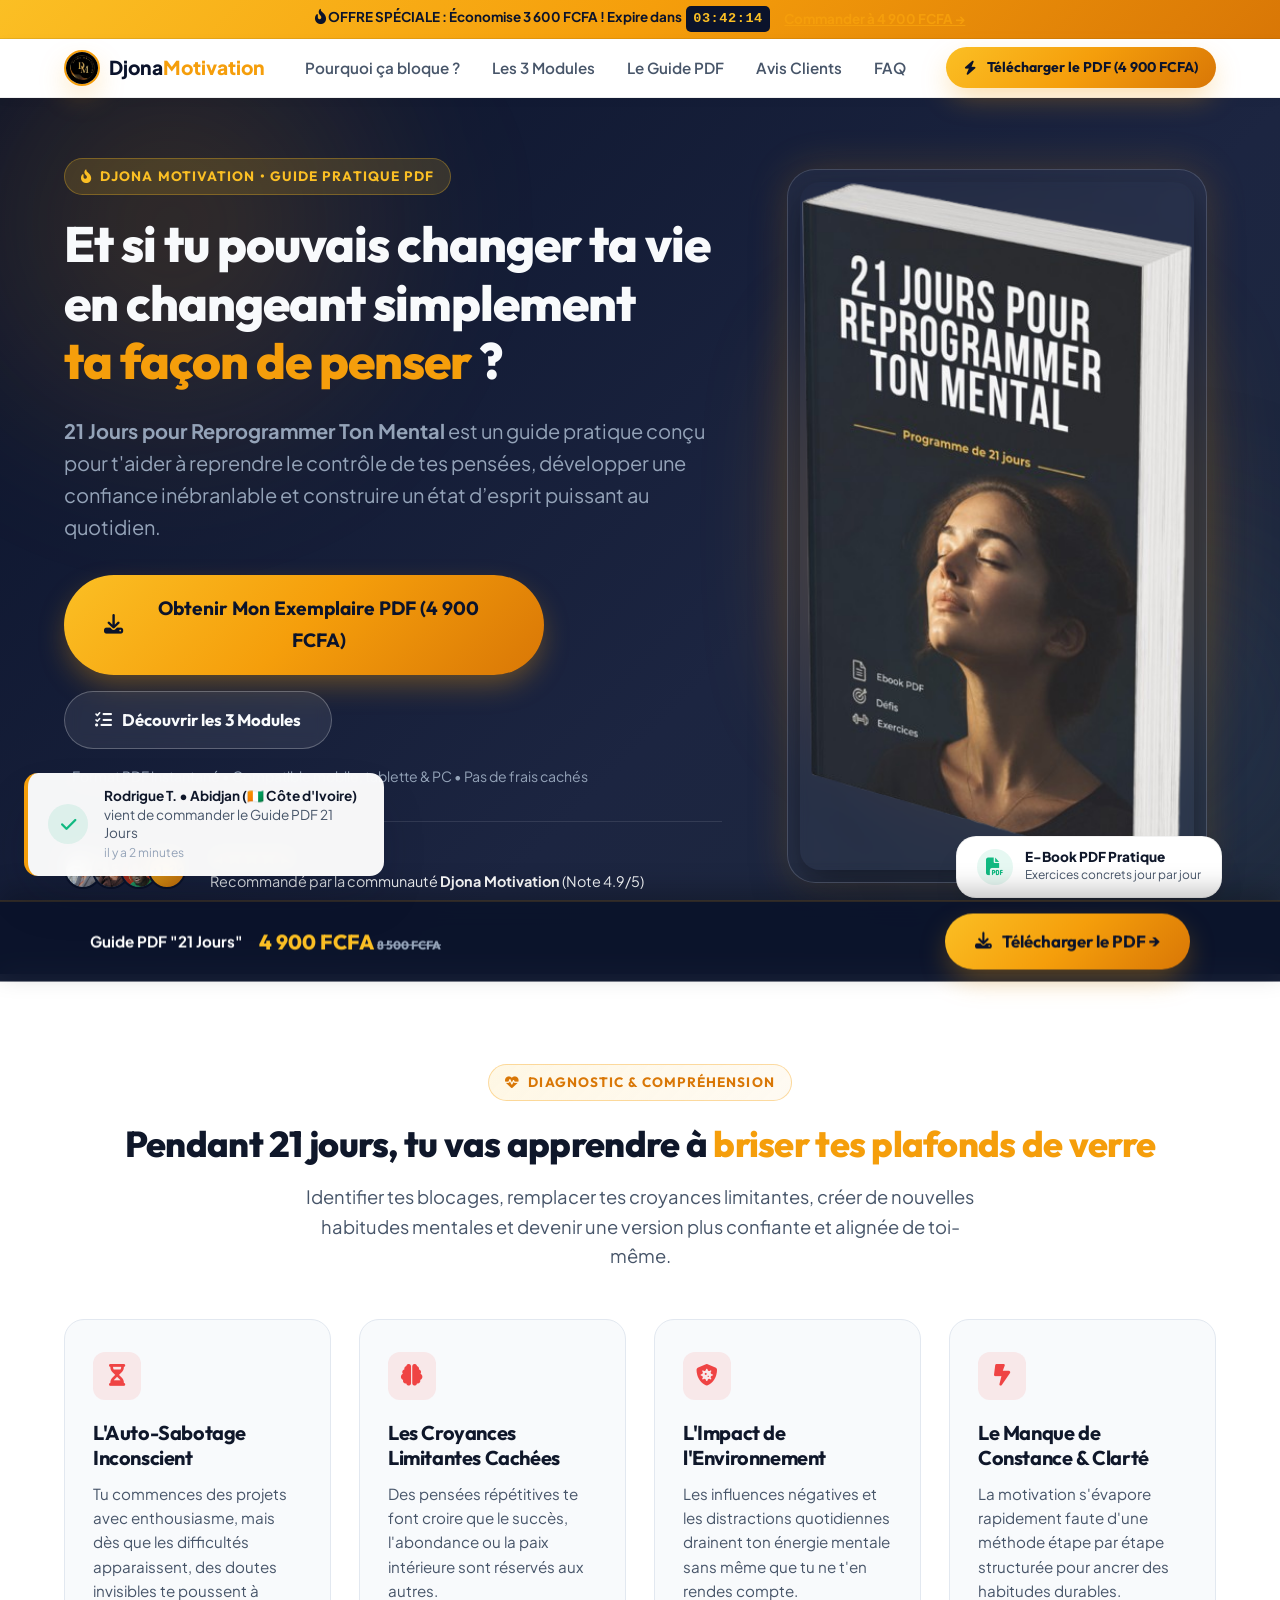
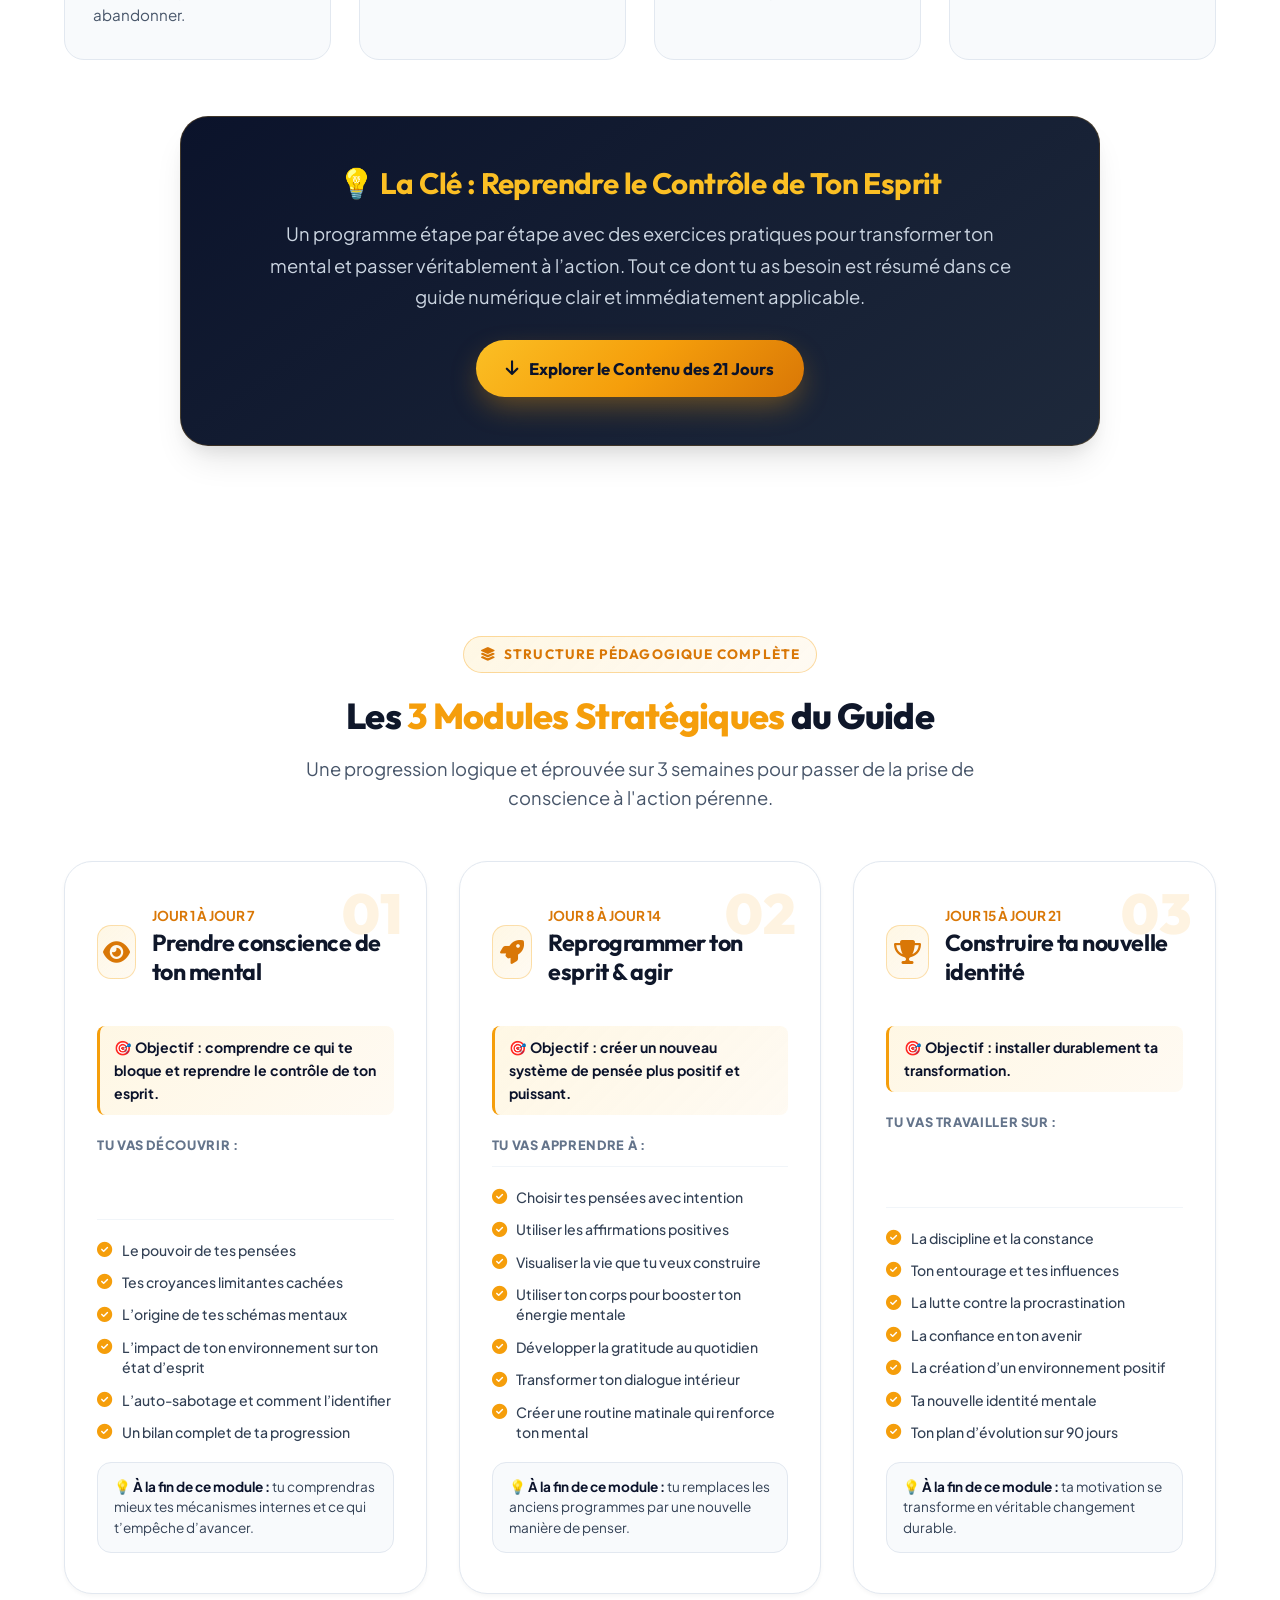
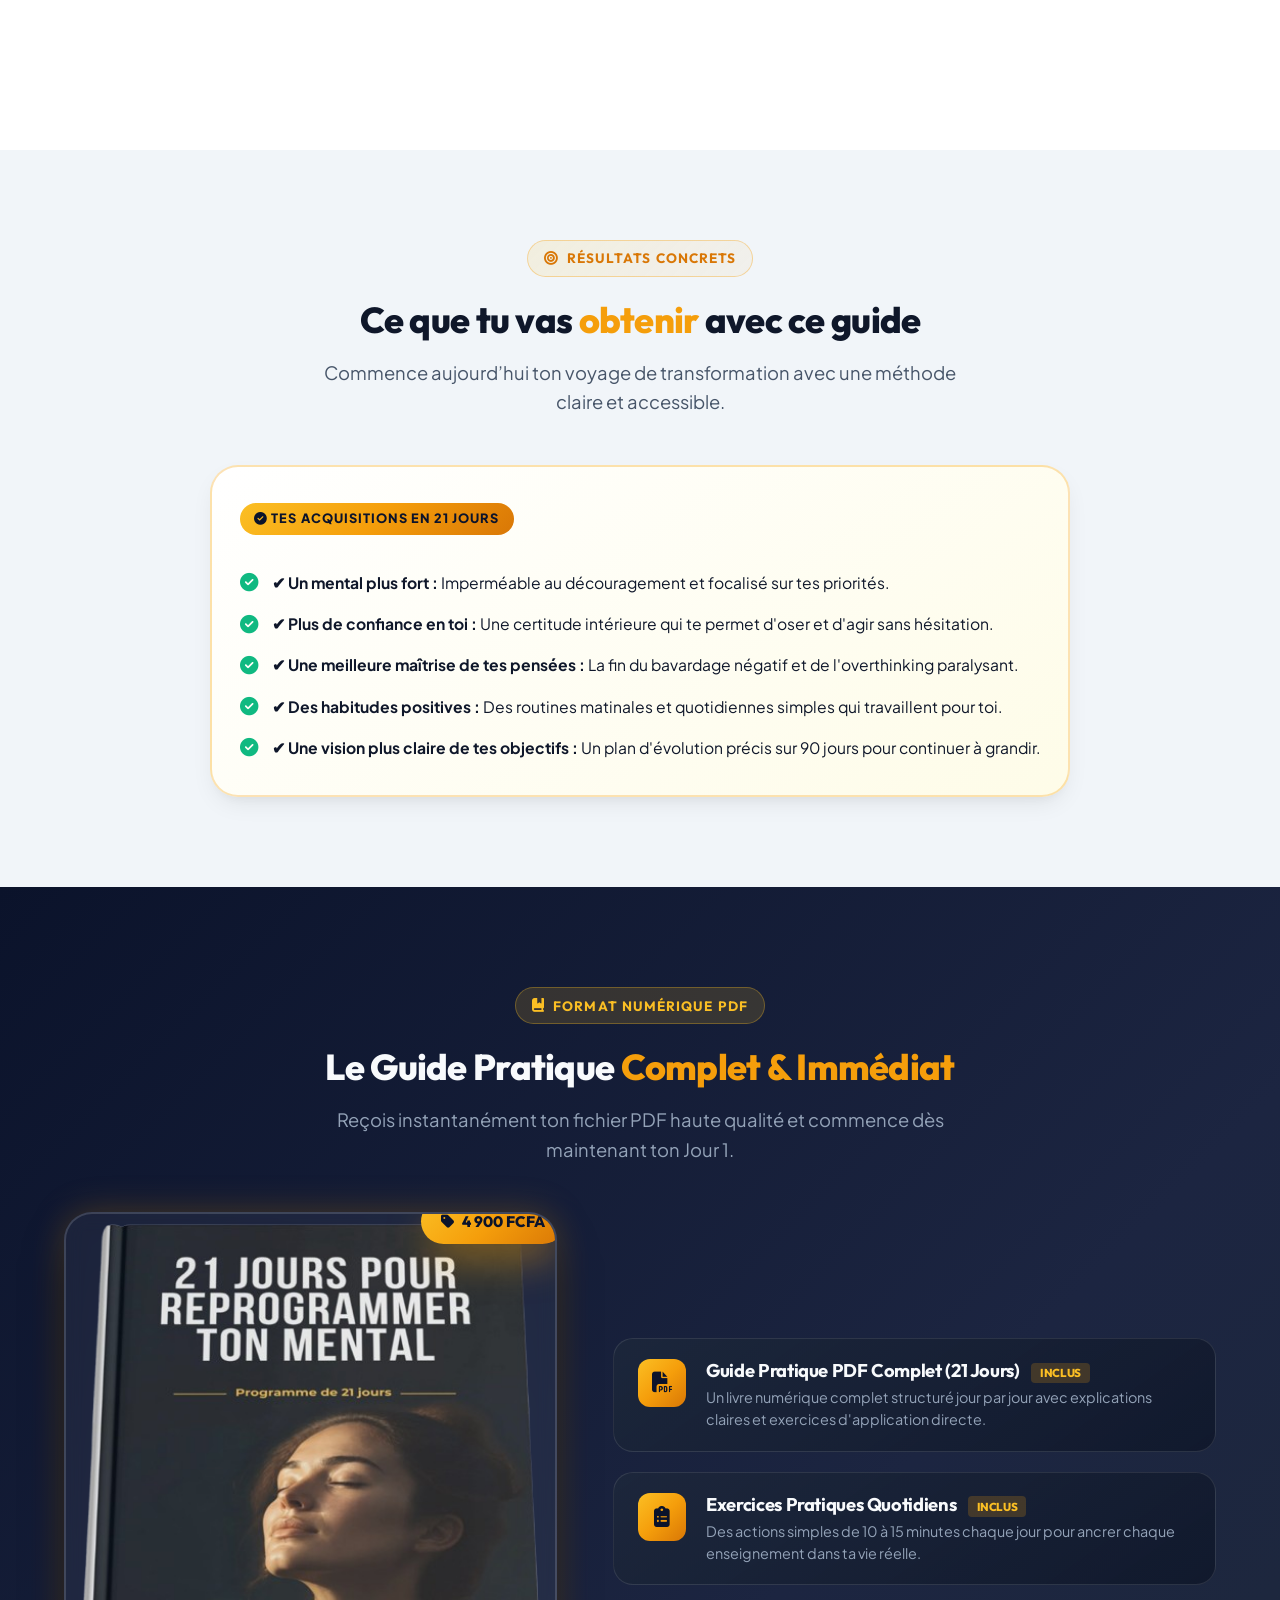
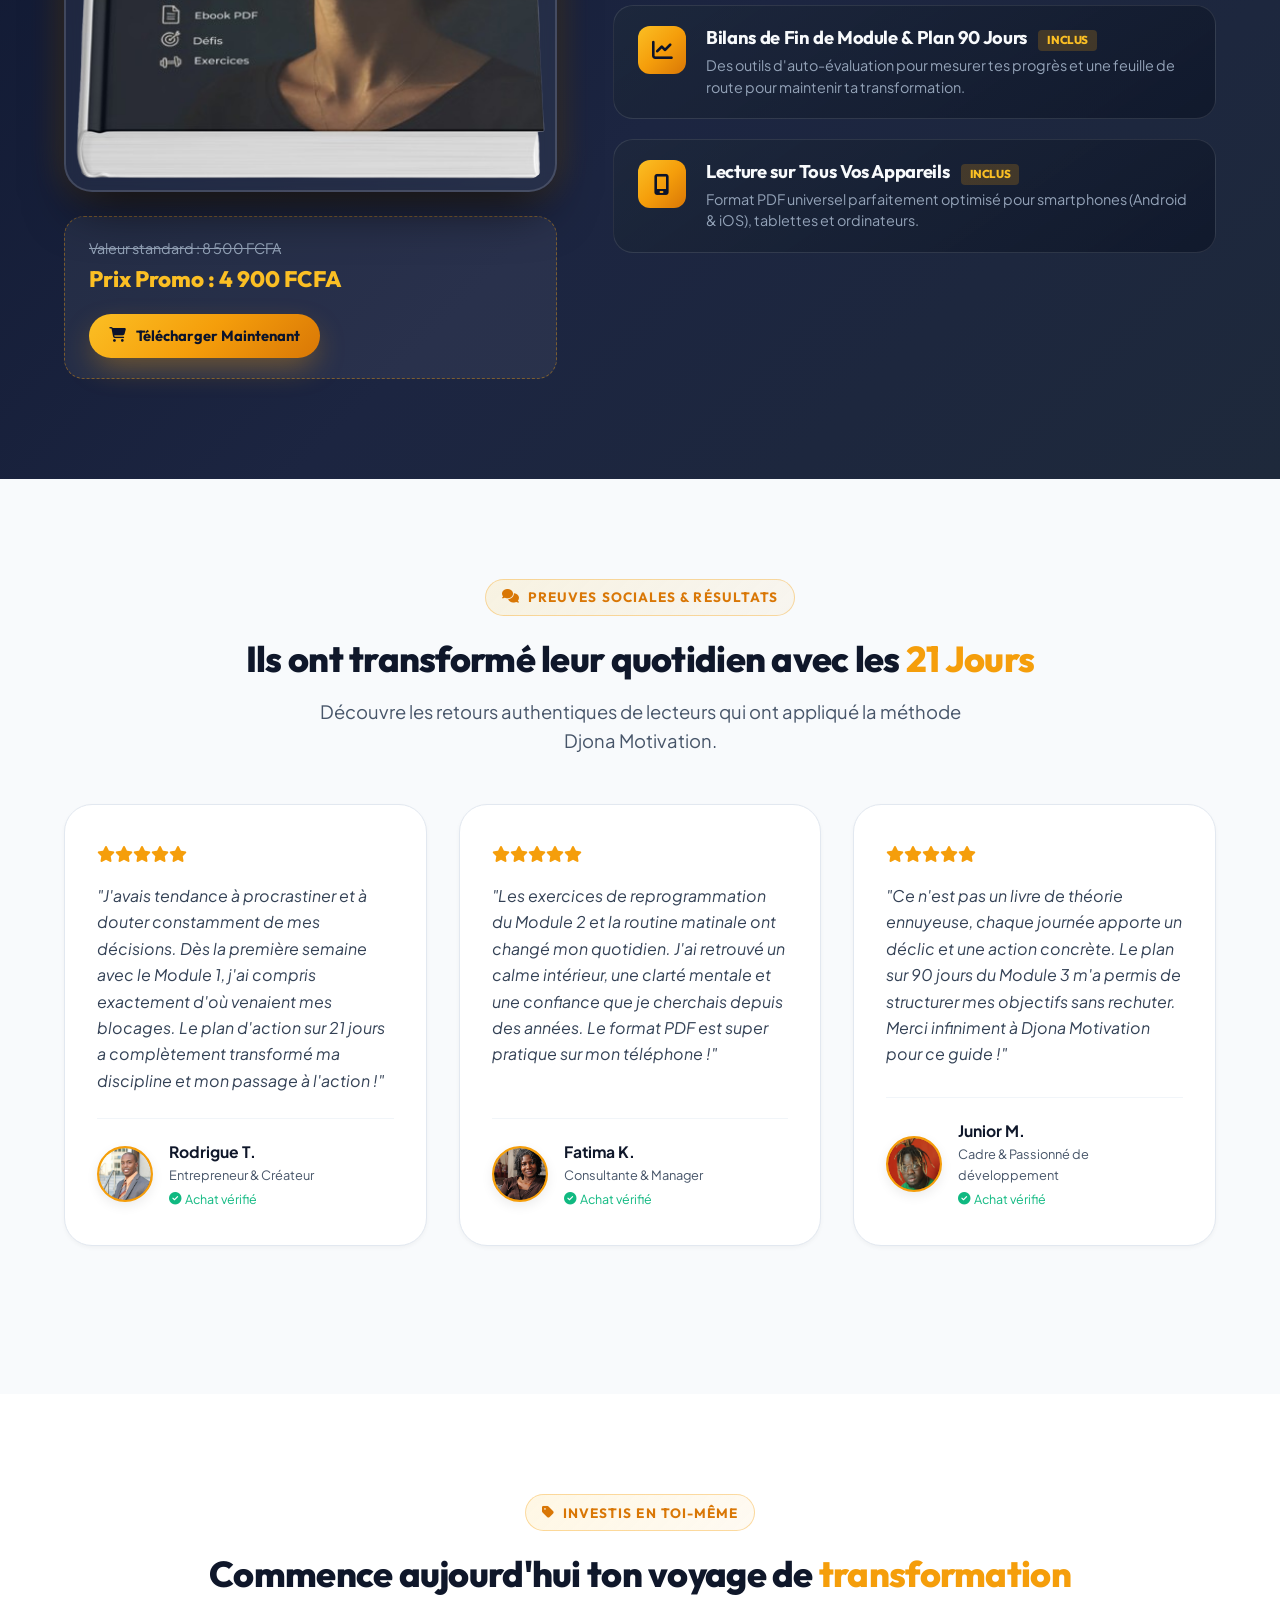
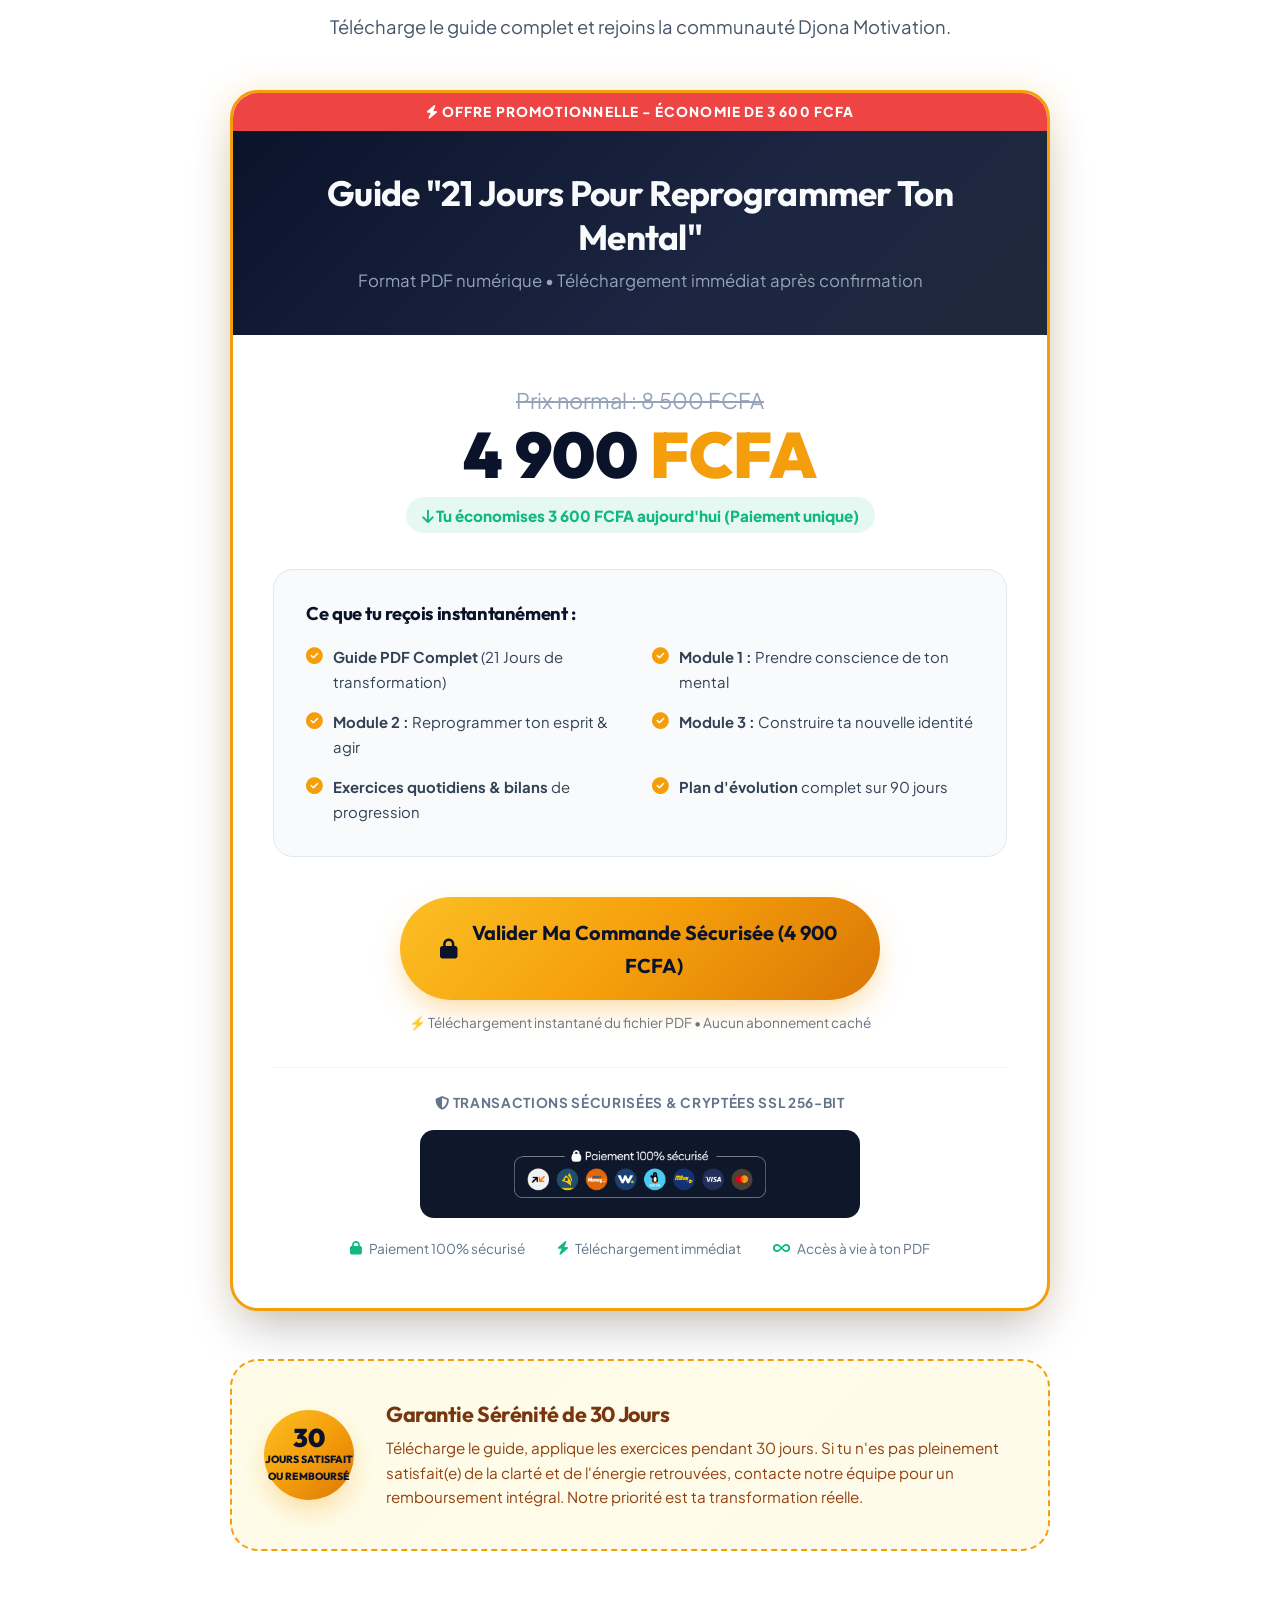
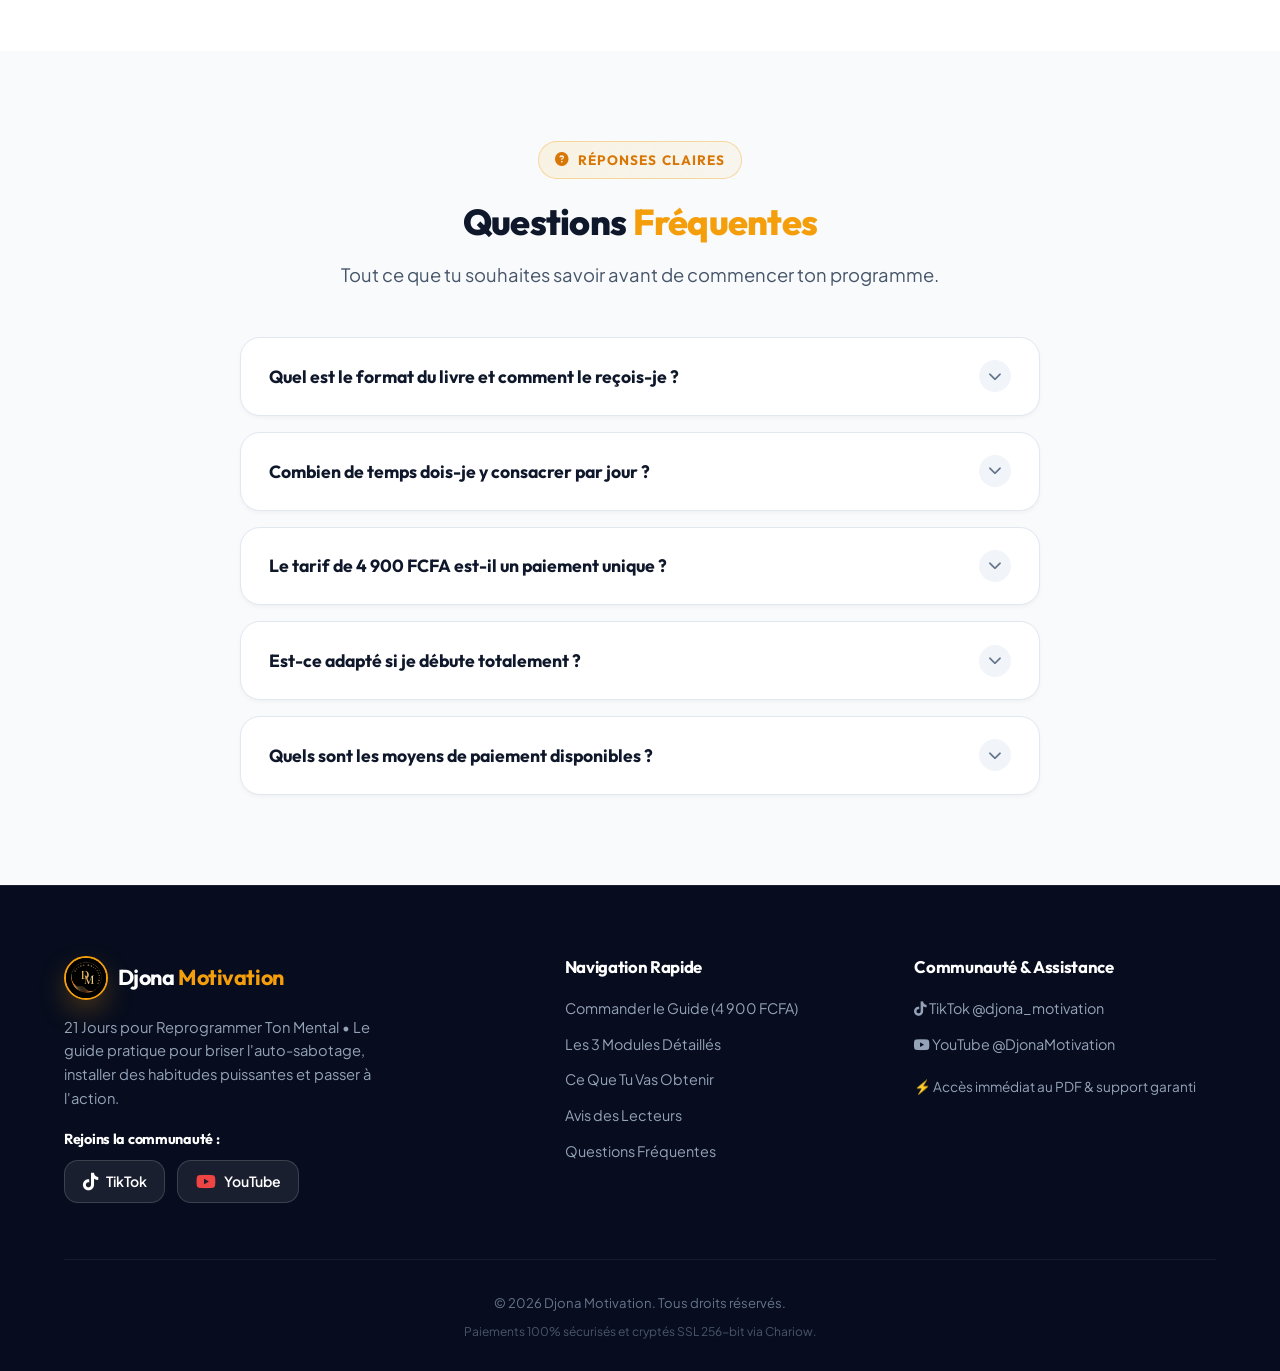
==== index.html @ ef3ca23f "Initial commit" ====
<!DOCTYPE html>
<html lang="fr">
<head>
    <meta charset="UTF-8">
    <meta name="viewport" content="width=device-width, initial-scale=1.0">
    <title>21 Jours Pour Reprogrammer Ton Mental - Djona Motivation | Guide Pratique PDF</title>
    <meta name="description" content="Et si tu pouvais changer ta vie en changeant simplement ta façon de penser ? Découvre le guide pratique PDF en 21 jours par Djona Motivation.">
    
    <!-- Polices Google Fonts Premium -->
    <link rel="preconnect" href="https://fonts.googleapis.com">
    <link rel="preconnect" href="https://fonts.gstatic.com" crossorigin>
    <link href="https://fonts.googleapis.com/css2?family=Outfit:wght@500;600;700;800;900&family=Plus+Jakarta+Sans:wght@400;500;600;700;800&display=swap" rel="stylesheet">
    
    <!-- Icônes Font Awesome -->
    <link rel="stylesheet" href="https://cdnjs.cloudflare.com/ajax/libs/font-awesome/6.4.0/css/all.min.css">
    
    <!-- Feuille de style CSS externe -->
    <link rel="stylesheet" href="css/style.css">
</head>
<body>

    <!-- ==========================================================================
         EN-TÊTE UNIFIÉ (BANDEAU PROMO + NAVBAR STICKY SANS CHEVAUCHEMENT)
         ========================================================================== -->
    <header class="site-header">
        <!-- Bandeau d'urgence compact -->
        <aside class="top-banner" aria-label="Bannière d'offre spéciale">
            <div class="container">
                <div class="top-banner-content">
                    <span><i class="fas fa-fire-alt top-banner-icon"></i> <strong>OFFRE SPÉCIALE :</strong> Économise 3 600 FCFA ! Expire dans <span id="countdown" class="countdown-box">03:42:18</span></span>
                    <a href="https://djonamotivation.mychariow.com/21-jours-reprogrammer-ton-mental/checkout" class="highlight-gold" style="text-decoration: underline; margin-left: 0.25rem;" target="_blank" rel="noopener noreferrer">Commander à 4 900 FCFA &rarr;</a>
                </div>
            </div>
        </aside>

        <!-- Barre de navigation -->
        <nav class="navbar" aria-label="Navigation principale">
            <div class="container navbar-container">
                <a href="#hero" class="navbar-logo" aria-label="Accueil Djona Motivation">
                    <img src="logo djona_motivation.jpg" alt="Logo Djona Motivation" class="navbar-logo-img" width="36" height="36">
                    <span>Djona<span class="highlight-gold">Motivation</span></span>
                </a>

                <div class="navbar-links">
                    <a href="#constat">Pourquoi ça bloque ?</a>
                    <a href="#programme">Les 3 Modules</a>
                    <a href="#pack">Le Guide PDF</a>
                    <a href="#temoignages">Avis Clients</a>
                    <a href="#faq">FAQ</a>
                </div>

                <a href="https://djonamotivation.mychariow.com/21-jours-reprogrammer-ton-mental/checkout" class="btn btn-gold" style="padding: 0.55rem 1.15rem; font-size: 0.88rem;" target="_blank" rel="noopener noreferrer">
                    <i class="fas fa-bolt"></i> Télécharger le PDF (4 900 FCFA)
                </a>
            </div>
        </nav>
    </header>

    <!-- ==========================================================================
         1. HERO SECTION (ACCROCHE AÉRÉE, AVATARS RÉELS & MOCKUP COUVERTURE 1)
         ========================================================================== -->
    <main>
        <section id="hero" class="hero-section">
            <div class="container">
                <div class="hero-grid">
                    <div class="hero-content fade-up">
                        <div class="section-tag dark">
                            <i class="fas fa-fire-flame-curved"></i> Djona Motivation • Guide Pratique PDF
                        </div>
                        
                        <h1>
                            Et si tu pouvais changer ta vie en changeant simplement <span class="highlight-gold">ta façon de penser</span> ?
                        </h1>

                        <p class="hero-lead">
                            <strong>21 Jours pour Reprogrammer Ton Mental</strong> est un guide pratique conçu pour t'aider à reprendre le contrôle de tes pensées, développer une confiance inébranlable et construire un état d’esprit puissant au quotidien.
                        </p>

                        <div class="hero-actions">
                            <div class="hero-buttons">
                                <a href="https://djonamotivation.mychariow.com/21-jours-reprogrammer-ton-mental/checkout" class="btn btn-gold btn-pulse btn-large" target="_blank" rel="noopener noreferrer">
                                    <i class="fas fa-download"></i> Obtenir Mon Exemplaire PDF (4 900 FCFA)
                                </a>
                                <a href="#programme" class="btn btn-outline">
                                    <i class="fas fa-list-check"></i> Découvrir les 3 Modules
                                </a>
                            </div>

                            <div class="guarantee-microcopy">
                                <i class="fas fa-shield-check"></i>
                                <span>Format PDF instantané • Compatible mobile, tablette & PC • Pas de frais cachés</span>
                            </div>
                        </div>

                        <!-- Preuve Sociale Hero avec Vrais Visages Clients -->
                        <div class="social-proof-hero">
                            <div class="avatar-group">
                                <div class="avatar-circle">
                                    <img src="rodrigue.jpg" alt="Client Rodrigue" width="38" height="38">
                                </div>
                                <div class="avatar-circle">
                                    <img src="fatima.jpg" alt="Cliente Fatima" width="38" height="38">
                                </div>
                                <div class="avatar-circle">
                                    <img src="junior.jpg" alt="Client Junior" width="38" height="38">
                                </div>
                                <div class="avatar-circle" style="background: var(--gradient-gold); color: #0b132b; font-weight: 800;">
                                    +1.2k
                                </div>
                            </div>
                            <div class="social-proof-text">
                                <div class="stars">
                                    <i class="fas fa-star"></i>
                                    <i class="fas fa-star"></i>
                                    <i class="fas fa-star"></i>
                                    <i class="fas fa-star"></i>
                                    <i class="fas fa-star"></i>
                                </div>
                                <div>Recommandé par la communauté <strong>Djona Motivation</strong> (Note 4.9/5)</div>
                            </div>
                        </div>
                    </div>

                    <!-- Visuel 3D Mockup Couverture 1 -->
                    <div class="hero-visual fade-up">
                        <div class="mockup-wrapper">
                            <div class="mockup-glow"></div>
                            <div class="mockup-card">
                                <img src="ebook_couverture1.png" alt="Couverture du livre 21 Jours Pour Reprogrammer Ton Mental - Djona Motivation" width="500" height="700" loading="eager">
                            </div>
                            <div class="floating-badge">
                                <div class="badge-icon">
                                    <i class="fas fa-file-pdf"></i>
                                </div>
                                <div>
                                    <div class="badge-title">E-Book PDF Pratique</div>
                                    <div class="badge-subtitle">Exercices concrets jour par jour</div>
                                </div>
                            </div>
                        </div>
                    </div>
                </div>
            </div>
        </section>

        <!-- ==========================================================================
             2. SECTION EMPATHIE / CONSTAT ("TE RECONNAIS-TU ICI ?")
             ========================================================================== -->
        <section id="constat" class="empathy-section">
            <div class="container">
                <div class="text-center fade-up">
                    <div class="section-tag">
                        <i class="fas fa-heart-pulse"></i> Diagnostic & Compréhension
                    </div>
                    <h2 class="section-title">
                        Pendant 21 jours, tu vas apprendre à <span class="highlight-gold">briser tes plafonds de verre</span>
                    </h2>
                    <p class="section-subtitle">
                        Identifier tes blocages, remplacer tes croyances limitantes, créer de nouvelles habitudes mentales et devenir une version plus confiante et alignée de toi-même.
                    </p>
                </div>

                <div class="empathy-grid">
                    <div class="empathy-card fade-up">
                        <div class="empathy-icon">
                            <i class="fas fa-hourglass-half"></i>
                        </div>
                        <h3>L'Auto-Sabotage Inconscient</h3>
                        <p>Tu commences des projets avec enthousiasme, mais dès que les difficultés apparaissent, des doutes invisibles te poussent à abandonner.</p>
                    </div>

                    <div class="empathy-card fade-up">
                        <div class="empathy-icon">
                            <i class="fas fa-brain"></i>
                        </div>
                        <h3>Les Croyances Limitantes Cachées</h3>
                        <p>Des pensées répétitives te font croire que le succès, l'abondance ou la paix intérieure sont réservés aux autres.</p>
                    </div>

                    <div class="empathy-card fade-up">
                        <div class="empathy-icon">
                            <i class="fas fa-shield-virus"></i>
                        </div>
                        <h3>L'Impact de l'Environnement</h3>
                        <p>Les influences négatives et les distractions quotidiennes drainent ton énergie mentale sans même que tu ne t'en rendes compte.</p>
                    </div>

                    <div class="empathy-card fade-up">
                        <div class="empathy-icon">
                            <i class="fas fa-bolt-lightning"></i>
                        </div>
                        <h3>Le Manque de Constance & Clarté</h3>
                        <p>La motivation s'évapore rapidement faute d'une méthode étape par étape structurée pour ancrer des habitudes durables.</p>
                    </div>
                </div>

                <!-- Message Réconfortant -->
                <div class="empathy-reassurance fade-up">
                    <h3>💡 La Clé : Reprendre le Contrôle de Ton Esprit</h3>
                    <p>
                        Un programme étape par étape avec des exercices pratiques pour transformer ton mental et passer véritablement à l’action. Tout ce dont tu as besoin est résumé dans ce guide numérique clair et immédiatement applicable.
                    </p>
                    <a href="#programme" class="btn btn-gold">
                        <i class="fas fa-arrow-down"></i> Explorer le Contenu des 21 Jours
                    </a>
                </div>
            </div>
        </section>

        <!-- ==========================================================================
             3. SECTION LES 3 MODULES DU PROGRAMME (CONTENU DÉTAILLÉ)
             ========================================================================== -->
        <section id="programme" class="method-section">
            <div class="container">
                <div class="text-center fade-up">
                    <div class="section-tag">
                        <i class="fas fa-layer-group"></i> Structure Pédagogique Complète
                    </div>
                    <h2 class="section-title">
                        Les <span class="highlight-gold">3 Modules Stratégiques</span> du Guide
                    </h2>
                    <p class="section-subtitle">
                        Une progression logique et éprouvée sur 3 semaines pour passer de la prise de conscience à l'action pérenne.
                    </p>
                </div>

                <div class="phases-grid">
                    <!-- Module 1 -->
                    <div class="phase-card fade-up">
                        <div class="phase-number">01</div>
                        <div class="phase-header">
                            <div class="phase-icon-box">
                                <i class="fas fa-eye"></i>
                            </div>
                            <div>
                                <span class="phase-tag">Jour 1 à Jour 7</span>
                                <h3>Prendre conscience de ton mental</h3>
                            </div>
                        </div>
                        
                        <div class="phase-objective">
                            🎯 <strong>Objectif :</strong> comprendre ce qui te bloque et reprendre le contrôle de ton esprit.
                        </div>

                        <div class="phase-points-title">Tu vas découvrir :</div>
                        <div class="phase-points">
                            <div class="phase-point"><i class="fas fa-check-circle"></i> Le pouvoir de tes pensées</div>
                            <div class="phase-point"><i class="fas fa-check-circle"></i> Tes croyances limitantes cachées</div>
                            <div class="phase-point"><i class="fas fa-check-circle"></i> L’origine de tes schémas mentaux</div>
                            <div class="phase-point"><i class="fas fa-check-circle"></i> L’impact de ton environnement sur ton état d’esprit</div>
                            <div class="phase-point"><i class="fas fa-check-circle"></i> L’auto-sabotage et comment l’identifier</div>
                            <div class="phase-point"><i class="fas fa-check-circle"></i> Un bilan complet de ta progression</div>
                        </div>

                        <div class="phase-benefit">
                            💡 <strong>À la fin de ce module :</strong> tu comprendras mieux tes mécanismes internes et ce qui t’empêche d’avancer.
                        </div>
                    </div>

                    <!-- Module 2 -->
                    <div class="phase-card fade-up">
                        <div class="phase-number">02</div>
                        <div class="phase-header">
                            <div class="phase-icon-box">
                                <i class="fas fa-rocket"></i>
                            </div>
                            <div>
                                <span class="phase-tag">Jour 8 à Jour 14</span>
                                <h3>Reprogrammer ton esprit & agir</h3>
                            </div>
                        </div>

                        <div class="phase-objective">
                            🎯 <strong>Objectif :</strong> créer un nouveau système de pensée plus positif et puissant.
                        </div>

                        <div class="phase-points-title">Tu vas apprendre à :</div>
                        <div class="phase-points">
                            <div class="phase-point"><i class="fas fa-check-circle"></i> Choisir tes pensées avec intention</div>
                            <div class="phase-point"><i class="fas fa-check-circle"></i> Utiliser les affirmations positives</div>
                            <div class="phase-point"><i class="fas fa-check-circle"></i> Visualiser la vie que tu veux construire</div>
                            <div class="phase-point"><i class="fas fa-check-circle"></i> Utiliser ton corps pour booster ton énergie mentale</div>
                            <div class="phase-point"><i class="fas fa-check-circle"></i> Développer la gratitude au quotidien</div>
                            <div class="phase-point"><i class="fas fa-check-circle"></i> Transformer ton dialogue intérieur</div>
                            <div class="phase-point"><i class="fas fa-check-circle"></i> Créer une routine matinale qui renforce ton mental</div>
                        </div>

                        <div class="phase-benefit">
                            💡 <strong>À la fin de ce module :</strong> tu remplaces les anciens programmes par une nouvelle manière de penser.
                        </div>
                    </div>

                    <!-- Module 3 -->
                    <div class="phase-card fade-up">
                        <div class="phase-number">03</div>
                        <div class="phase-header">
                            <div class="phase-icon-box">
                                <i class="fas fa-trophy"></i>
                            </div>
                            <div>
                                <span class="phase-tag">Jour 15 à Jour 21</span>
                                <h3>Construire ta nouvelle identité</h3>
                            </div>
                        </div>

                        <div class="phase-objective">
                            🎯 <strong>Objectif :</strong> installer durablement ta transformation.
                        </div>

                        <div class="phase-points-title">Tu vas travailler sur :</div>
                        <div class="phase-points">
                            <div class="phase-point"><i class="fas fa-check-circle"></i> La discipline et la constance</div>
                            <div class="phase-point"><i class="fas fa-check-circle"></i> Ton entourage et tes influences</div>
                            <div class="phase-point"><i class="fas fa-check-circle"></i> La lutte contre la procrastination</div>
                            <div class="phase-point"><i class="fas fa-check-circle"></i> La confiance en ton avenir</div>
                            <div class="phase-point"><i class="fas fa-check-circle"></i> La création d’un environnement positif</div>
                            <div class="phase-point"><i class="fas fa-check-circle"></i> Ta nouvelle identité mentale</div>
                            <div class="phase-point"><i class="fas fa-check-circle"></i> Ton plan d’évolution sur 90 jours</div>
                        </div>

                        <div class="phase-benefit">
                            💡 <strong>À la fin de ce module :</strong> ta motivation se transforme en véritable changement durable.
                        </div>
                    </div>
                </div>
            </div>
        </section>

        <!-- ==========================================================================
             4. SECTION BÉNÉFICES CLÉS ("CE QUE TU VAS OBTENIR")
             ========================================================================== -->
        <section id="resultats" class="transformation-section">
            <div class="container">
                <div class="text-center fade-up">
                    <div class="section-tag">
                        <i class="fas fa-bullseye"></i> Résultats Concrets
                    </div>
                    <h2 class="section-title">
                        Ce que tu vas <span class="highlight-gold">obtenir</span> avec ce guide
                    </h2>
                    <p class="section-subtitle">
                        Commence aujourd’hui ton voyage de transformation avec une méthode claire et accessible.
                    </p>
                </div>

                <div class="contrast-grid" style="max-width: 860px;">
                    <div class="contrast-col contrast-after fade-up" style="grid-column: 1 / -1; padding: 2.25rem 1.75rem;">
                        <span class="contrast-badge"><i class="fas fa-circle-check mr-1"></i> Tes Acquisitions en 21 Jours</span>
                        <div class="contrast-list" style="margin-top: 1rem;">
                            <div class="contrast-item">
                                <i class="fas fa-circle-check"></i>
                                <span><strong>✔ Un mental plus fort :</strong> Imperméable au découragement et focalisé sur tes priorités.</span>
                            </div>
                            <div class="contrast-item">
                                <i class="fas fa-circle-check"></i>
                                <span><strong>✔ Plus de confiance en toi :</strong> Une certitude intérieure qui te permet d'oser et d'agir sans hésitation.</span>
                            </div>
                            <div class="contrast-item">
                                <i class="fas fa-circle-check"></i>
                                <span><strong>✔ Une meilleure maîtrise de tes pensées :</strong> La fin du bavardage négatif et de l'overthinking paralysant.</span>
                            </div>
                            <div class="contrast-item">
                                <i class="fas fa-circle-check"></i>
                                <span><strong>✔ Des habitudes positives :</strong> Des routines matinales et quotidiennes simples qui travaillent pour toi.</span>
                            </div>
                            <div class="contrast-item">
                                <i class="fas fa-circle-check"></i>
                                <span><strong>✔ Une vision plus claire de tes objectifs :</strong> Un plan d'évolution précis sur 90 jours pour continuer à grandir.</span>
                            </div>
                        </div>
                    </div>
                </div>
            </div>
        </section>

        <!-- ==========================================================================
             5. SECTION SHOWCASE DU GUIDE PDF (VISUEL EBOOK_COUVERTURE2)
             ========================================================================== -->
        <section id="pack" class="bundle-section">
            <div class="container">
                <div class="text-center fade-up">
                    <div class="section-tag dark">
                        <i class="fas fa-book-bookmark"></i> Format Numérique PDF
                    </div>
                    <h2 class="section-title light">
                        Le Guide Pratique <span class="highlight-gold">Complet & Immédiat</span>
                    </h2>
                    <p class="section-subtitle light">
                        Reçois instantanément ton fichier PDF haute qualité et commence dès maintenant ton Jour 1.
                    </p>
                </div>

                <div class="bundle-grid">
                    <!-- Visuel Unique Propre Couverture 2 avec Encart Prix -->
                    <div class="bundle-single-showcase fade-up">
                        <div class="bundle-single-img-card">
                            <div class="bundle-price-tag">
                                <i class="fas fa-tag"></i> 4 900 FCFA
                            </div>
                            <img src="ebook_couverture2.png" alt="Guide 21 Jours Pour Reprogrammer Ton Mental - Djona Motivation" width="560" height="420" loading="lazy">
                        </div>
                        <div class="bundle-price-cta-box">
                            <div class="bundle-price-text">
                                <div class="old-val">Valeur standard : 8 500 FCFA</div>
                                <div class="new-val">Prix Promo : 4 900 FCFA</div>
                            </div>
                            <a href="https://djonamotivation.mychariow.com/21-jours-reprogrammer-ton-mental/checkout" class="btn btn-gold" style="padding: 0.6rem 1.25rem; font-size: 0.92rem;" target="_blank" rel="noopener noreferrer">
                                <i class="fas fa-cart-shopping"></i> Télécharger Maintenant
                            </a>
                        </div>
                    </div>

                    <!-- Détails du Guide -->
                    <div class="bundle-items fade-up">
                        <div class="bundle-item-card">
                            <div class="bundle-item-icon"><i class="fas fa-file-pdf"></i></div>
                            <div class="bundle-item-content">
                                <h4>Guide Pratique PDF Complet (21 Jours) <span class="bundle-item-badge">Inclus</span></h4>
                                <p>Un livre numérique complet structuré jour par jour avec explications claires et exercices d'application directe.</p>
                            </div>
                        </div>

                        <div class="bundle-item-card">
                            <div class="bundle-item-icon"><i class="fas fa-clipboard-list"></i></div>
                            <div class="bundle-item-content">
                                <h4>Exercices Pratiques Quotidiens <span class="bundle-item-badge">Inclus</span></h4>
                                <p>Des actions simples de 10 à 15 minutes chaque jour pour ancrer chaque enseignement dans ta vie réelle.</p>
                            </div>
                        </div>

                        <div class="bundle-item-card">
                            <div class="bundle-item-icon"><i class="fas fa-chart-line"></i></div>
                            <div class="bundle-item-content">
                                <h4>Bilans de Fin de Module & Plan 90 Jours <span class="bundle-item-badge">Inclus</span></h4>
                                <p>Des outils d'auto-évaluation pour mesurer tes progrès et une feuille de route pour maintenir ta transformation.</p>
                            </div>
                        </div>

                        <div class="bundle-item-card">
                            <div class="bundle-item-icon"><i class="fas fa-mobile-screen"></i></div>
                            <div class="bundle-item-content">
                                <h4>Lecture sur Tous Vos Appareils <span class="bundle-item-badge">Inclus</span></h4>
                                <p>Format PDF universel parfaitement optimisé pour smartphones (Android & iOS), tablettes et ordinateurs.</p>
                            </div>
                        </div>
                    </div>
                </div>
            </div>
        </section>

        <!-- ==========================================================================
             6. SECTION TÉMOIGNAGES CLIENTS AVEC VRAIES PHOTOS
             ========================================================================== -->
        <section id="temoignages" class="testimonials-section">
            <div class="container">
                <div class="text-center fade-up">
                    <div class="section-tag">
                        <i class="fas fa-comments"></i> Preuves Sociales & Résultats
                    </div>
                    <h2 class="section-title">
                        Ils ont transformé leur quotidien avec les <span class="highlight-gold">21 Jours</span>
                    </h2>
                    <p class="section-subtitle">
                        Découvre les retours authentiques de lecteurs qui ont appliqué la méthode Djona Motivation.
                    </p>
                </div>

                <div class="testimonials-grid">
                    <!-- Témoignage Rodrigue -->
                    <div class="testimonial-card fade-up">
                        <div class="testimonial-stars">
                            <i class="fas fa-star"></i><i class="fas fa-star"></i><i class="fas fa-star"></i><i class="fas fa-star"></i><i class="fas fa-star"></i>
                        </div>
                        <p class="testimonial-quote">
                            "J'avais tendance à procrastiner et à douter constamment de mes décisions. Dès la première semaine avec le Module 1, j'ai compris exactement d'où venaient mes blocages. Le plan d'action sur 21 jours a complètement transformé ma discipline et mon passage à l'action !"
                        </p>
                        <div class="testimonial-author">
                            <div class="author-photo">
                                <img src="rodrigue.jpg" alt="Photo Rodrigue T." width="56" height="56" loading="lazy">
                            </div>
                            <div>
                                <div class="author-name">Rodrigue T.</div>
                                <div class="author-info">Entrepreneur & Créateur</div>
                                <div class="verified-badge"><i class="fas fa-check-circle"></i> Achat vérifié</div>
                            </div>
                        </div>
                    </div>

                    <!-- Témoignage Fatima -->
                    <div class="testimonial-card fade-up">
                        <div class="testimonial-stars">
                            <i class="fas fa-star"></i><i class="fas fa-star"></i><i class="fas fa-star"></i><i class="fas fa-star"></i><i class="fas fa-star"></i>
                        </div>
                        <p class="testimonial-quote">
                            "Les exercices de reprogrammation du Module 2 et la routine matinale ont changé mon quotidien. J'ai retrouvé un calme intérieur, une clarté mentale et une confiance que je cherchais depuis des années. Le format PDF est super pratique sur mon téléphone !"
                        </p>
                        <div class="testimonial-author">
                            <div class="author-photo">
                                <img src="fatima.jpg" alt="Photo Fatima K." width="56" height="56" loading="lazy">
                            </div>
                            <div>
                                <div class="author-name">Fatima K.</div>
                                <div class="author-info">Consultante & Manager</div>
                                <div class="verified-badge"><i class="fas fa-check-circle"></i> Achat vérifié</div>
                            </div>
                        </div>
                    </div>

                    <!-- Témoignage Junior -->
                    <div class="testimonial-card fade-up">
                        <div class="testimonial-stars">
                            <i class="fas fa-star"></i><i class="fas fa-star"></i><i class="fas fa-star"></i><i class="fas fa-star"></i><i class="fas fa-star"></i>
                        </div>
                        <p class="testimonial-quote">
                            "Ce n'est pas un livre de théorie ennuyeuse, chaque journée apporte un déclic et une action concrète. Le plan sur 90 jours du Module 3 m'a permis de structurer mes objectifs sans rechuter. Merci infiniment à Djona Motivation pour ce guide !"
                        </p>
                        <div class="testimonial-author">
                            <div class="author-photo">
                                <img src="junior.jpg" alt="Photo Junior M." width="56" height="56" loading="lazy">
                            </div>
                            <div>
                                <div class="author-name">Junior M.</div>
                                <div class="author-info">Cadre & Passionné de développement</div>
                                <div class="verified-badge"><i class="fas fa-check-circle"></i> Achat vérifié</div>
                            </div>
                        </div>
                    </div>
                </div>
            </div>
        </section>

        <!-- ==========================================================================
             7. SECTION OFFRE IRRESISTIBLE & PAIEMENT (CHECKOUT EN FCFA)
             ========================================================================== -->
        <section id="offre" class="pricing-section">
            <div class="container">
                <div class="text-center fade-up">
                    <div class="section-tag">
                        <i class="fas fa-tag"></i> Investis en Toi-Même
                    </div>
                    <h2 class="section-title">
                        Commence aujourd'hui ton voyage de <span class="highlight-gold">transformation</span>
                    </h2>
                    <p class="section-subtitle">
                        Télécharge le guide complet et rejoins la communauté Djona Motivation.
                    </p>
                </div>

                <div class="pricing-card fade-up">
                    <div class="pricing-ribbon">
                        <i class="fas fa-bolt"></i> Offre Promotionnelle - Économie de 3 600 FCFA
                    </div>

                    <div class="pricing-header">
                        <h3>Guide "21 Jours Pour Reprogrammer Ton Mental"</h3>
                        <p>Format PDF numérique • Téléchargement immédiat après confirmation</p>
                    </div>

                    <div class="pricing-body">
                        <div class="price-display">
                            <div class="old-price">Prix normal : 8 500 FCFA</div>
                            <div class="current-price">
                                4 900 <span>FCFA</span>
                            </div>
                            <div class="save-badge">
                                <i class="fas fa-arrow-down"></i> Tu économises 3 600 FCFA aujourd'hui (Paiement unique)
                            </div>
                        </div>

                        <div class="pricing-checklist">
                            <h4>Ce que tu reçois instantanément :</h4>
                            <div class="checklist-items">
                                <div class="checklist-item">
                                    <i class="fas fa-check-circle"></i>
                                    <span><strong>Guide PDF Complet</strong> (21 Jours de transformation)</span>
                                </div>
                                <div class="checklist-item">
                                    <i class="fas fa-check-circle"></i>
                                    <span><strong>Module 1 :</strong> Prendre conscience de ton mental</span>
                                </div>
                                <div class="checklist-item">
                                    <i class="fas fa-check-circle"></i>
                                    <span><strong>Module 2 :</strong> Reprogrammer ton esprit & agir</span>
                                </div>
                                <div class="checklist-item">
                                    <i class="fas fa-check-circle"></i>
                                    <span><strong>Module 3 :</strong> Construire ta nouvelle identité</span>
                                </div>
                                <div class="checklist-item">
                                    <i class="fas fa-check-circle"></i>
                                    <span><strong>Exercices quotidiens & bilans</strong> de progression</span>
                                </div>
                                <div class="checklist-item">
                                    <i class="fas fa-check-circle"></i>
                                    <span><strong>Plan d'évolution</strong> complet sur 90 jours</span>
                                </div>
                            </div>
                        </div>

                        <div class="pricing-actions">
                            <a href="https://djonamotivation.mychariow.com/21-jours-reprogrammer-ton-mental/checkout" class="btn btn-gold btn-pulse btn-large" style="font-size: 1.25rem;" target="_blank" rel="noopener noreferrer">
                                <i class="fas fa-lock"></i> Valider Ma Commande Sécurisée (4 900 FCFA)
                            </a>
                            <div style="font-size: 0.85rem; color: #64748b; margin-top: 0.75rem;">
                                ⚡ Téléchargement instantané du fichier PDF • Aucun abonnement caché
                            </div>
                        </div>

                        <!-- Intégration Visuelle Officielle des Modes de Paiement -->
                        <div class="payment-trust-container">
                            <div class="payment-trust-title">
                                <i class="fas fa-shield-alt text-green-500"></i> Transactions Sécurisées & Cryptées SSL 256-Bit
                            </div>
                            
                            <div class="payment-image-box">
                                <img src="secure-payment-white.png" alt="Modes de paiement sécurisés acceptés : Carte Bancaire, Visa, Mastercard, Maestro, PayPal, Apple Pay, Mobile Money" loading="lazy">
                            </div>

                            <div class="trust-badges-row">
                                <div class="trust-badge-item">
                                    <i class="fas fa-lock"></i>
                                    <span>Paiement 100% sécurisé</span>
                                </div>
                                <div class="trust-badge-item">
                                    <i class="fas fa-bolt"></i>
                                    <span>Téléchargement immédiat</span>
                                </div>
                                <div class="trust-badge-item">
                                    <i class="fas fa-infinity"></i>
                                    <span>Accès à vie à ton PDF</span>
                                </div>
                            </div>
                        </div>
                    </div>
                </div>

                <!-- Boîte de Garantie 30 Jours -->
                <div class="guarantee-box fade-up">
                    <div class="guarantee-seal">
                        <span class="days">30</span>
                        <span class="text">Jours Satisfait</span>
                        <span class="text">Ou Remboursé</span>
                    </div>
                    <div class="guarantee-content">
                        <h4>Garantie Sérénité de 30 Jours</h4>
                        <p>
                            Télécharge le guide, applique les exercices pendant 30 jours. Si tu n'es pas pleinement satisfait(e) de la clarté et de l'énergie retrouvées, contacte notre équipe pour un remboursement intégral. Notre priorité est ta transformation réelle.
                        </p>
                    </div>
                </div>
            </div>
        </section>

        <!-- ==========================================================================
             8. SECTION FAQ (QUESTIONS FRÉQUENTES)
             ========================================================================== -->
        <section id="faq" class="faq-section">
            <div class="container">
                <div class="text-center fade-up">
                    <div class="section-tag">
                        <i class="fas fa-circle-question"></i> Réponses Claires
                    </div>
                    <h2 class="section-title">
                        Questions <span class="highlight-gold">Fréquentes</span>
                    </h2>
                    <p class="section-subtitle">
                        Tout ce que tu souhaites savoir avant de commencer ton programme.
                    </p>
                </div>

                <div class="faq-container fade-up">
                    <div class="faq-item">
                        <button class="faq-trigger" type="button" aria-expanded="false">
                            <span>Quel est le format du livre et comment le reçois-je ?</span>
                            <div class="faq-icon"><i class="fas fa-chevron-down"></i></div>
                        </button>
                        <div class="faq-content">
                            <p>Le guide est un livre numérique au format PDF haute résolution (il n'y a pas de version audio actuellement). Dès validation de ta commande, tu es redirigé(e) vers la page de téléchargement et tu reçois également un lien par email pour sauvegarder ton fichier sur ton smartphone, tablette ou ordinateur.</p>
                        </div>
                    </div>

                    <div class="faq-item">
                        <button class="faq-trigger" type="button" aria-expanded="false">
                            <span>Combien de temps dois-je y consacrer par jour ?</span>
                            <div class="faq-icon"><i class="fas fa-chevron-down"></i></div>
                        </button>
                        <div class="faq-content">
                            <p>Prévoir environ 15 minutes par jour : 5 minutes pour lire la leçon du jour et 10 minutes pour réaliser l'exercice guidé. Le programme est spécialement conçu pour s'intégrer facilement dans ta routine quotidienne, même si tu as un emploi du temps très chargé.</p>
                        </div>
                    </div>

                    <div class="faq-item">
                        <button class="faq-trigger" type="button" aria-expanded="false">
                            <span>Le tarif de 4 900 FCFA est-il un paiement unique ?</span>
                            <div class="faq-icon"><i class="fas fa-chevron-down"></i></div>
                        </button>
                        <div class="faq-content">
                            <p>Oui, absolument ! C'est un paiement unique de 4 900 FCFA (au lieu de 8 500 FCFA). Il n'y a aucun abonnement, aucun renouvellement et aucun frais caché.</p>
                        </div>
                    </div>

                    <div class="faq-item">
                        <button class="faq-trigger" type="button" aria-expanded="false">
                            <span>Est-ce adapté si je débute totalement ?</span>
                            <div class="faq-icon"><i class="fas fa-chevron-down"></i></div>
                        </button>
                        <div class="faq-content">
                            <p>Tout à fait. Le guide est écrit avec les mots simples, directs et motivants de Djona Motivation, sans termes compliqués. Chaque jour est guidé pas à pas pour que n'importe qui puisse progresser à son rythme.</p>
                        </div>
                    </div>

                    <div class="faq-item">
                        <button class="faq-trigger" type="button" aria-expanded="false">
                            <span>Quels sont les moyens de paiement disponibles ?</span>
                            <div class="faq-icon"><i class="fas fa-chevron-down"></i></div>
                        </button>
                        <div class="faq-content">
                            <p>La plateforme de paiement sécurisée accepte les Cartes Bancaires (Visa, Mastercard), Mobile Money ainsi que les solutions numériques courantes avec une sécurité SSL 256-bit.</p>
                        </div>
                    </div>
                </div>
            </div>
        </section>
    </main>

    <!-- ==========================================================================
         FOOTER ÉPURÉ & ÉLÉGANT (COMMUNAUTÉ & RÉSEAUX OFFICIELS)
         ========================================================================== -->
    <footer class="footer">
        <div class="container">
            <div class="footer-grid">
                <div class="footer-brand">
                    <h4>
                        <img src="logo djona_motivation.jpg" alt="Logo Djona Motivation" class="footer-logo-img" width="44" height="44">
                        <span>Djona <span class="highlight-gold">Motivation</span></span>
                    </h4>
                    <p>
                        21 Jours pour Reprogrammer Ton Mental • Le guide pratique pour briser l'auto-sabotage, installer des habitudes puissantes et passer à l'action.
                    </p>
                    <div style="margin-top: 1.25rem;">
                        <h6 style="color: white; font-size: 0.9rem; margin-bottom: 0.5rem;">Rejoins la communauté :</h6>
                        <div class="social-links-row">
                            <a href="https://www.tiktok.com/@djona_motivation" target="_blank" rel="noopener noreferrer" class="social-btn" aria-label="TikTok Djona Motivation">
                                <i class="fab fa-tiktok"></i> TikTok
                            </a>
                            <a href="https://www.youtube.com/@DjonaMotivation" target="_blank" rel="noopener noreferrer" class="social-btn" aria-label="YouTube Djona Motivation">
                                <i class="fab fa-youtube" style="color: #ef4444;"></i> YouTube
                            </a>
                        </div>
                    </div>
                </div>

                <div class="footer-col">
                    <h5>Navigation Rapide</h5>
                    <div class="footer-links">
                        <a href="https://djonamotivation.mychariow.com/21-jours-reprogrammer-ton-mental/checkout" target="_blank" rel="noopener noreferrer">Commander le Guide (4 900 FCFA)</a>
                        <a href="#programme">Les 3 Modules Détaillés</a>
                        <a href="#resultats">Ce Que Tu Vas Obtenir</a>
                        <a href="#temoignages">Avis des Lecteurs</a>
                        <a href="#faq">Questions Fréquentes</a>
                    </div>
                </div>

                <div class="footer-col">
                    <h5>Communauté & Assistance</h5>
                    <div class="footer-links">
                        <a href="https://www.tiktok.com/@djona_motivation" target="_blank" rel="noopener noreferrer"><i class="fab fa-tiktok mr-1"></i> TikTok @djona_motivation</a>
                        <a href="https://www.youtube.com/@DjonaMotivation" target="_blank" rel="noopener noreferrer"><i class="fab fa-youtube mr-1"></i> YouTube @DjonaMotivation</a>
                        <span style="color: #94a3b8; font-size: 0.85rem; margin-top: 0.5rem; display: block;">⚡ Accès immédiat au PDF & support garanti</span>
                    </div>
                </div>
            </div>

            <div class="footer-bottom">
                <p>&copy; 2026 Djona Motivation. Tous droits réservés.</p>
                <p style="font-size: 0.75rem; opacity: 0.7;">
                    Paiements 100% sécurisés et cryptés SSL 256-bit via Chariow.
                </p>
            </div>
        </div>
    </footer>

    <!-- ==========================================================================
         NOTIFICATION LIVE SOCIAL PROOF (TOAST DYNAMIQUE EN BAS SANS GÊNE)
         ========================================================================== -->
    <aside id="social-proof-toast" class="social-proof-toast" aria-live="polite">
        <div class="toast-icon">
            <i class="fas fa-check"></i>
        </div>
        <div class="toast-content">
            <div class="toast-title"><span class="toast-buyer-name">Rodrigue T.</span> • <span class="toast-buyer-city">Abidjan (🇨🇮 Côte d'Ivoire)</span></div>
            <div class="toast-desc">vient de commander le Guide PDF 21 Jours</div>
            <div class="toast-time">il y a 2 minutes</div>
        </div>
    </aside>

    <!-- ==========================================================================
         STICKY CTA BOTTOM BAR (MOBILE & DESKTOP SLIM)
         ========================================================================== -->
    <div id="sticky-bar" class="sticky-bar">
        <div class="sticky-bar-content">
            <div class="sticky-info">
                <span class="sticky-title">Guide PDF "21 Jours"</span>
                <span class="sticky-price">4 900 FCFA <span style="font-size: 0.75rem; color: #94a3b8; text-decoration: line-through;">8 500 FCFA</span></span>
            </div>
            <a href="https://djonamotivation.mychariow.com/21-jours-reprogrammer-ton-mental/checkout" class="btn btn-gold" target="_blank" rel="noopener noreferrer">
                <i class="fas fa-download"></i> Télécharger le PDF &rarr;
            </a>
        </div>
    </div>

    <!-- Script JavaScript externe -->
    <script src="js/script.js"></script>
</body>
</html>
---- css/style.css ----
/* ==========================================================================
   PAGE DE VENTE HAUTE CONVERSION - 21 JOURS POUR REPROGRAMMER TON MENTAL
   Styles CSS Modernes, Fluides & Responsives
   ========================================================================== */

/* --------------------------------------------------------------------------
   1. VARIABLES & RESET
   -------------------------------------------------------------------------- */
:root {
  /* Palette de couleurs principales */
  --bg-primary: #0b132b;
  --bg-secondary: #1c2541;
  --bg-tertiary: #3a506b;
  --bg-light: #f8fafc;
  --bg-white: #ffffff;
  --bg-card: rgba(255, 255, 255, 0.04);
  --bg-card-light: #ffffff;
  
  /* Accents Or & Chaleur */
  --gold-primary: #f59e0b;
  --gold-light: #fbbf24;
  --gold-dark: #d97706;
  --gold-glow: rgba(245, 158, 11, 0.35);
  --gradient-gold: linear-gradient(135deg, #fbbf24 0%, #f59e0b 50%, #d97706 100%);
  --gradient-gold-subtle: linear-gradient(135deg, rgba(251, 191, 36, 0.12) 0%, rgba(245, 158, 11, 0.05) 100%);
  
  /* Dégradés Dark Premium */
  --gradient-dark: linear-gradient(135deg, #0b132b 0%, #1c2541 60%, #1e293b 100%);
  --gradient-dark-card: linear-gradient(145deg, rgba(30, 41, 59, 0.7) 0%, rgba(15, 23, 42, 0.85) 100%);
  
  /* Couleurs sémantiques */
  --color-success: #10b981;
  --color-success-bg: rgba(16, 185, 129, 0.1);
  --color-danger: #ef4444;
  --color-warning: #f59e0b;
  
  /* Textes */
  --text-dark: #0f172a;
  --text-muted-dark: #475569;
  --text-light: #f8fafc;
  --text-muted-light: #94a3b8;
  
  /* Typographies */
  --font-heading: 'Outfit', 'Montserrat', -apple-system, BlinkMacSystemFont, sans-serif;
  --font-body: 'Plus Jakarta Sans', 'Inter', -apple-system, BlinkMacSystemFont, sans-serif;
  
  /* Rayons de bordure & Ombres */
  --radius-sm: 8px;
  --radius-md: 14px;
  --radius-lg: 20px;
  --radius-xl: 28px;
  --radius-full: 9999px;
  
  --shadow-sm: 0 2px 4px rgba(0, 0, 0, 0.04);
  --shadow-md: 0 10px 25px -5px rgba(0, 0, 0, 0.08), 0 8px 10px -6px rgba(0, 0, 0, 0.04);
  --shadow-lg: 0 20px 35px -10px rgba(0, 0, 0, 0.12), 0 10px 15px -5px rgba(0, 0, 0, 0.06);
  --shadow-xl: 0 25px 50px -12px rgba(11, 19, 43, 0.25);
  --shadow-gold: 0 12px 30px -5px rgba(245, 158, 11, 0.4);
  --shadow-gold-lg: 0 20px 40px -8px rgba(245, 158, 11, 0.55);
  
  /* Transitions */
  --transition-fast: 0.2s ease;
  --transition-base: 0.3s cubic-bezier(0.16, 1, 0.3, 1);
  --transition-slow: 0.5s cubic-bezier(0.16, 1, 0.3, 1);
}

*, *::before, *::after {
  margin: 0;
  padding: 0;
  box-sizing: border-box;
}

html {
  scroll-behavior: smooth;
  font-size: 16px;
  -webkit-font-smoothing: antialiased;
  -moz-osx-font-smoothing: grayscale;
}

body {
  font-family: var(--font-body);
  background-color: var(--bg-light);
  color: var(--text-dark);
  line-height: 1.65;
  overflow-x: hidden;
}

h1, h2, h3, h4, h5, h6 {
  font-family: var(--font-heading);
  font-weight: 700;
  line-height: 1.25;
  color: var(--text-dark);
  letter-spacing: -0.02em;
}

a {
  text-decoration: none;
  color: inherit;
  transition: var(--transition-fast);
}

img {
  max-width: 100%;
  height: auto;
  display: block;
}

ul {
  list-style: none;
}

/* --------------------------------------------------------------------------
   2. CONTENEURS & GRILLES
   -------------------------------------------------------------------------- */
.container {
  width: 100%;
  max-width: 1200px;
  margin: 0 auto;
  padding: 0 1.5rem;
}

.container-narrow {
  max-width: 860px;
}

.container-sm {
  max-width: 680px;
}

.text-center { text-align: center; }
.text-left { text-align: left; }
.text-right { text-align: right; }

.section-tag {
  display: inline-flex;
  align-items: center;
  gap: 0.5rem;
  background: var(--gradient-gold-subtle);
  border: 1px solid rgba(245, 158, 11, 0.35);
  color: var(--gold-dark);
  font-family: var(--font-heading);
  font-size: 0.85rem;
  font-weight: 700;
  text-transform: uppercase;
  letter-spacing: 0.08em;
  padding: 0.4rem 1rem;
  border-radius: var(--radius-full);
  margin-bottom: 1.25rem;
}

.section-tag.dark {
  background: rgba(251, 191, 36, 0.15);
  color: var(--gold-light);
  border-color: rgba(251, 191, 36, 0.3);
}

.section-title {
  font-size: 2.25rem;
  font-weight: 800;
  margin-bottom: 1rem;
}

.section-title.light {
  color: var(--text-light);
}

.section-subtitle {
  font-size: 1.15rem;
  color: var(--text-muted-dark);
  max-width: 680px;
  margin: 0 auto 3rem auto;
  line-height: 1.6;
}

.section-subtitle.light {
  color: var(--text-muted-light);
}

.highlight-gold {
  color: var(--gold-primary);
  position: relative;
  display: inline-block;
}

.highlight-gold-bg {
  background: var(--gradient-gold);
  -webkit-background-clip: text;
  -webkit-text-fill-color: transparent;
}

/* --------------------------------------------------------------------------
   3. EN-TÊTE ULTRA-MINIMALISTE & STICKY
   -------------------------------------------------------------------------- */
.top-banner {
  background: var(--gradient-gold);
  color: #0b132b;
  padding: 0.35rem 1rem;
  font-weight: 700;
  font-size: 0.84rem;
  border-bottom: 1px solid rgba(0, 0, 0, 0.08);
}

.top-banner-content {
  display: flex;
  align-items: center;
  justify-content: center;
  gap: 0.5rem;
  flex-wrap: wrap;
  text-align: center;
}

.top-banner-icon {
  font-size: 0.95rem;
  animation: flame 1.5s ease-in-out infinite alternate;
}

@keyframes flame {
  0% { transform: scale(1) rotate(-5deg); }
  100% { transform: scale(1.18) rotate(5deg); }
}

.countdown-box {
  background: #0b132b;
  color: var(--gold-light);
  padding: 0.12rem 0.45rem;
  border-radius: 5px;
  font-family: monospace;
  font-weight: 800;
  letter-spacing: 0.04em;
  font-size: 0.85rem;
  margin: 0 0.15rem;
  display: inline-block;
}

/* --------------------------------------------------------------------------
   4. NAVIGATION (STICKY ÉPURÉE)
   -------------------------------------------------------------------------- */
.site-header {
  position: sticky;
  top: 0;
  left: 0;
  width: 100%;
  z-index: 1000;
}

.navbar {
  background: rgba(255, 255, 255, 0.95);
  backdrop-filter: blur(16px);
  -webkit-backdrop-filter: blur(16px);
  width: 100%;
  border-bottom: 1px solid rgba(0, 0, 0, 0.06);
  padding: 0.55rem 0;
  box-shadow: 0 2px 10px rgba(0, 0, 0, 0.04);
  transition: var(--transition-base);
}

.navbar-container {
  display: flex;
  align-items: center;
  justify-content: space-between;
}

.navbar-logo {
  display: flex;
  align-items: center;
  gap: 0.55rem;
  font-size: 1.2rem;
  font-weight: 800;
  color: var(--bg-primary);
  text-decoration: none;
}

.navbar-logo-img {
  width: 36px;
  height: 36px;
  border-radius: 50%;
  object-fit: cover;
  border: 2px solid var(--gold-primary);
  box-shadow: var(--shadow-gold);
  flex-shrink: 0;
}

.logo-icon {
  width: 36px;
  height: 36px;
  background: var(--gradient-gold);
  color: var(--bg-primary);
  border-radius: 10px;
  display: flex;
  align-items: center;
  justify-content: center;
  font-size: 1.1rem;
  box-shadow: var(--shadow-gold);
}

.navbar-links {
  display: flex;
  align-items: center;
  gap: 2rem;
}

.navbar-links a {
  font-size: 0.95rem;
  font-weight: 600;
  color: var(--text-muted-dark);
}

.navbar-links a:hover {
  color: var(--gold-dark);
}

/* --------------------------------------------------------------------------
   5. BOUTONS & CALL-TO-ACTIONS
   -------------------------------------------------------------------------- */
.btn {
  display: inline-flex;
  align-items: center;
  justify-content: center;
  gap: 0.65rem;
  font-family: var(--font-heading);
  font-weight: 700;
  font-size: 1.05rem;
  padding: 0.9rem 1.85rem;
  border-radius: var(--radius-full);
  border: none;
  cursor: pointer;
  transition: var(--transition-base);
  text-align: center;
  text-decoration: none;
  position: relative;
  overflow: hidden;
}

.btn-gold {
  background: var(--gradient-gold);
  color: #0b132b;
  box-shadow: var(--shadow-gold);
}

.btn-gold:hover {
  transform: translateY(-3px);
  box-shadow: var(--shadow-gold-lg);
  color: #000000;
}

.btn-gold::after {
  content: '';
  position: absolute;
  top: 0;
  left: -100%;
  width: 60%;
  height: 100%;
  background: linear-gradient(90deg, transparent, rgba(255, 255, 255, 0.4), transparent);
  transform: skewX(-25deg);
  transition: 0.75s ease;
}

.btn-gold:hover::after {
  left: 140%;
}

.btn-pulse {
  animation: subtlePulse 2.5s infinite;
}

@keyframes subtlePulse {
  0%, 100% {
    box-shadow: 0 0 0 0 rgba(245, 158, 11, 0.6);
  }
  50% {
    box-shadow: 0 0 0 14px rgba(245, 158, 11, 0);
  }
}

.btn-outline {
  background: rgba(255, 255, 255, 0.08);
  border: 1px solid rgba(255, 255, 255, 0.25);
  color: var(--text-light);
  backdrop-filter: blur(8px);
}

.btn-outline:hover {
  background: rgba(255, 255, 255, 0.16);
  border-color: rgba(255, 255, 255, 0.4);
  transform: translateY(-2px);
}

.btn-large {
  font-size: 1.2rem;
  padding: 1.15rem 2.5rem;
  width: 100%;
  max-width: 480px;
}

/* --------------------------------------------------------------------------
   6. HERO SECTION
   -------------------------------------------------------------------------- */
.hero-section {
  background: var(--gradient-dark);
  color: var(--text-light);
  padding: 60px 0 80px 0;
  position: relative;
  overflow: hidden;
}

.hero-section::before {
  content: '';
  position: absolute;
  top: -20%;
  left: -10%;
  width: 600px;
  height: 600px;
  background: radial-gradient(circle, rgba(245, 158, 11, 0.18) 0%, rgba(11, 19, 43, 0) 70%);
  filter: blur(60px);
  pointer-events: none;
}

.hero-section::after {
  content: '';
  position: absolute;
  bottom: 0;
  right: -10%;
  width: 500px;
  height: 500px;
  background: radial-gradient(circle, rgba(58, 80, 107, 0.3) 0%, rgba(11, 19, 43, 0) 70%);
  filter: blur(70px);
  pointer-events: none;
}

.hero-grid {
  display: grid;
  grid-template-columns: 1.2fr 0.8fr;
  gap: 3.5rem;
  align-items: center;
  position: relative;
  z-index: 2;
}

.hero-content h1 {
  color: var(--text-light);
  font-size: 3.1rem;
  font-weight: 800;
  line-height: 1.18;
  margin-bottom: 1.5rem;
}

.hero-lead {
  font-size: 1.25rem;
  color: var(--text-muted-light);
  margin-bottom: 2rem;
  line-height: 1.6;
}

.hero-actions {
  display: flex;
  flex-direction: column;
  gap: 1rem;
  margin-bottom: 2rem;
}

.hero-buttons {
  display: flex;
  gap: 1rem;
  flex-wrap: wrap;
}

.guarantee-microcopy {
  display: flex;
  align-items: center;
  gap: 0.5rem;
  font-size: 0.88rem;
  color: var(--text-muted-light);
}

.guarantee-microcopy i {
  color: var(--gold-light);
}

.social-proof-hero {
  display: flex;
  align-items: center;
  gap: 1.5rem;
  padding-top: 1.5rem;
  border-top: 1px solid rgba(255, 255, 255, 0.1);
  flex-wrap: wrap;
}

.avatar-group {
  display: flex;
}

.avatar-circle {
  width: 38px;
  height: 38px;
  border-radius: 50%;
  border: 2px solid var(--bg-primary);
  margin-left: -10px;
  background-size: cover;
  background-position: center;
  background-color: var(--bg-tertiary);
  display: flex;
  align-items: center;
  justify-content: center;
  font-size: 0.75rem;
  font-weight: 700;
  color: white;
  overflow: hidden;
}

.avatar-circle img {
  width: 100%;
  height: 100%;
  object-fit: cover;
  border-radius: 50%;
}

.avatar-circle:first-child {
  margin-left: 0;
}

.social-proof-text {
  font-size: 0.9rem;
}

.social-proof-text .stars {
  color: var(--gold-light);
  font-size: 0.85rem;
  margin-bottom: 0.15rem;
}

.social-proof-text strong {
  color: white;
}

/* Visuel Mockup Hero */
.hero-visual {
  display: flex;
  justify-content: center;
  align-items: center;
  position: relative;
}

.mockup-wrapper {
  position: relative;
  perspective: 1200px;
  max-width: 420px;
  width: 100%;
}

.mockup-glow {
  position: absolute;
  inset: -20px;
  background: radial-gradient(circle, var(--gold-glow) 0%, transparent 70%);
  filter: blur(35px);
  z-index: 1;
}

.mockup-card {
  position: relative;
  z-index: 2;
  border-radius: var(--radius-xl);
  overflow: hidden;
  box-shadow: var(--shadow-xl), 0 0 40px rgba(245, 158, 11, 0.2);
  transition: transform 0.6s cubic-bezier(0.16, 1, 0.3, 1);
  background: rgba(255, 255, 255, 0.05);
  border: 1px solid rgba(255, 255, 255, 0.15);
  backdrop-filter: blur(10px);
  padding: 12px;
}

.mockup-card:hover {
  transform: translateY(-8px) rotateY(-4deg) rotateX(4deg);
}

.mockup-card img {
  border-radius: var(--radius-lg);
  width: 100%;
  box-shadow: 0 15px 35px rgba(0, 0, 0, 0.4);
}

.floating-badge {
  position: absolute;
  bottom: -15px;
  right: -15px;
  background: var(--bg-white);
  color: var(--text-dark);
  padding: 0.75rem 1.25rem;
  border-radius: var(--radius-lg);
  box-shadow: var(--shadow-lg);
  display: flex;
  align-items: center;
  gap: 0.75rem;
  z-index: 3;
  border: 1px solid rgba(0, 0, 0, 0.05);
  animation: float 4s ease-in-out infinite;
}

@keyframes float {
  0%, 100% { transform: translateY(0); }
  50% { transform: translateY(-8px); }
}

.badge-icon {
  width: 36px;
  height: 36px;
  border-radius: 50%;
  background: var(--color-success-bg);
  color: var(--color-success);
  display: flex;
  align-items: center;
  justify-content: center;
  font-size: 1.1rem;
}

.badge-title {
  font-size: 0.85rem;
  font-weight: 800;
  line-height: 1.2;
}

.badge-subtitle {
  font-size: 0.75rem;
  color: var(--text-muted-dark);
}

/* --------------------------------------------------------------------------
   7. SECTION EMPATHIE / IDENTIFICATION ("TU TE RECONNAIS ?")
   -------------------------------------------------------------------------- */
.empathy-section {
  padding: 90px 0;
  background: var(--bg-white);
}

.empathy-grid {
  display: grid;
  grid-template-columns: repeat(auto-fit, minmax(260px, 1fr));
  gap: 1.75rem;
  margin-bottom: 3.5rem;
}

.empathy-card {
  background: var(--bg-light);
  padding: 2rem 1.75rem;
  border-radius: var(--radius-lg);
  border: 1px solid #e2e8f0;
  transition: var(--transition-base);
  position: relative;
}

.empathy-card:hover {
  transform: translateY(-5px);
  box-shadow: var(--shadow-md);
  border-color: rgba(245, 158, 11, 0.4);
}

.empathy-icon {
  width: 48px;
  height: 48px;
  border-radius: 12px;
  background: rgba(239, 68, 68, 0.1);
  color: var(--color-danger);
  display: flex;
  align-items: center;
  justify-content: center;
  font-size: 1.35rem;
  margin-bottom: 1.25rem;
}

.empathy-card h3 {
  font-size: 1.25rem;
  margin-bottom: 0.75rem;
}

.empathy-card p {
  font-size: 0.95rem;
  color: var(--text-muted-dark);
  line-height: 1.6;
}

.empathy-reassurance {
  background: linear-gradient(145deg, #0b132b 0%, #1e293b 100%);
  color: white;
  border-radius: var(--radius-xl);
  padding: 3rem 2.5rem;
  box-shadow: var(--shadow-lg);
  text-align: center;
  max-width: 920px;
  margin: 0 auto;
  border: 1px solid rgba(245, 158, 11, 0.2);
}

.empathy-reassurance h3 {
  color: var(--gold-light);
  font-size: 1.85rem;
  margin-bottom: 1rem;
}

.empathy-reassurance p {
  font-size: 1.15rem;
  color: #cbd5e1;
  max-width: 760px;
  margin: 0 auto 1.75rem auto;
  line-height: 1.7;
}

/* --------------------------------------------------------------------------
   8. SECTION TRANSFORMATION (AVANT / APRÈS)
   -------------------------------------------------------------------------- */
.transformation-section {
  padding: 90px 0;
  background: #f1f5f9;
}

.contrast-grid {
  display: grid;
  grid-template-columns: 1fr 1fr;
  gap: 2rem;
  max-width: 1000px;
  margin: 0 auto;
}

.contrast-col {
  padding: 2.5rem 2rem;
  border-radius: var(--radius-xl);
  box-shadow: var(--shadow-md);
}

.contrast-before {
  background: var(--bg-white);
  border-top: 5px solid var(--color-danger);
}

.contrast-after {
  background: linear-gradient(145deg, #ffffff 0%, #fefce8 100%);
  border-top: 5px solid var(--gold-primary);
  border: 2px solid rgba(245, 158, 11, 0.3);
  position: relative;
}

.contrast-badge {
  display: inline-block;
  font-size: 0.8rem;
  font-weight: 800;
  text-transform: uppercase;
  letter-spacing: 0.08em;
  padding: 0.35rem 0.9rem;
  border-radius: var(--radius-full);
  margin-bottom: 1.25rem;
}

.contrast-before .contrast-badge {
  background: rgba(239, 68, 68, 0.1);
  color: var(--color-danger);
}

.contrast-after .contrast-badge {
  background: var(--gradient-gold);
  color: #0b132b;
}

.contrast-list {
  display: flex;
  flex-direction: column;
  gap: 1.1rem;
}

.contrast-item {
  display: flex;
  align-items: flex-start;
  gap: 0.85rem;
  font-size: 0.98rem;
  line-height: 1.5;
}

.contrast-item i {
  font-size: 1.15rem;
  margin-top: 0.2rem;
  flex-shrink: 0;
}

.contrast-before .contrast-item i {
  color: var(--color-danger);
}

.contrast-after .contrast-item i {
  color: var(--color-success);
}

/* --------------------------------------------------------------------------
   9. SECTION MÉTHODOLOGIE & 3 PHASES (21 JOURS)
   -------------------------------------------------------------------------- */
.method-section {
  padding: 100px 0;
  background: var(--bg-white);
}

.phases-grid {
  display: grid;
  grid-template-columns: repeat(auto-fit, minmax(320px, 1fr));
  gap: 2rem;
  margin-bottom: 3.5rem;
}

.phase-card {
  background: var(--bg-white);
  border: 1px solid #e2e8f0;
  border-radius: var(--radius-xl);
  padding: 2.5rem 2rem;
  box-shadow: var(--shadow-sm);
  transition: var(--transition-base);
  position: relative;
  display: flex;
  flex-direction: column;
}

.phase-card:hover {
  transform: translateY(-8px);
  box-shadow: var(--shadow-lg);
  border-color: rgba(245, 158, 11, 0.4);
}

.phase-number {
  position: absolute;
  top: 1.5rem;
  right: 1.5rem;
  font-size: 3.5rem;
  font-weight: 900;
  font-family: var(--font-heading);
  color: rgba(245, 158, 11, 0.12);
  line-height: 1;
}

.phase-header {
  display: flex;
  align-items: center;
  gap: 1rem;
  margin-bottom: 1.5rem;
}

.phase-icon-box {
  width: 54px;
  height: 54px;
  border-radius: 14px;
  background: var(--gradient-gold-subtle);
  border: 1px solid rgba(245, 158, 11, 0.3);
  color: var(--gold-dark);
  display: flex;
  align-items: center;
  justify-content: center;
  font-size: 1.5rem;
}

.phase-tag {
  font-size: 0.85rem;
  font-weight: 700;
  color: var(--gold-dark);
  text-transform: uppercase;
}

.phase-card h3 {
  font-size: 1.45rem;
  margin-bottom: 1rem;
}

.phase-card p {
  font-size: 0.95rem;
  color: var(--text-muted-dark);
  margin-bottom: 1.5rem;
  line-height: 1.6;
}

.phase-points {
  margin-top: auto;
  display: flex;
  flex-direction: column;
  gap: 0.75rem;
  border-top: 1px solid #f1f5f9;
  padding-top: 1.25rem;
}

.phase-point {
  display: flex;
  align-items: flex-start;
  gap: 0.6rem;
  font-size: 0.88rem;
  font-weight: 500;
  color: #334155;
  line-height: 1.45;
}

.phase-point i {
  color: var(--gold-primary);
  font-size: 0.95rem;
  margin-top: 0.15rem;
  flex-shrink: 0;
}

.phase-objective {
  background: var(--gradient-gold-subtle);
  border-left: 3px solid var(--gold-primary);
  padding: 0.6rem 0.9rem;
  border-radius: var(--radius-sm);
  font-size: 0.88rem;
  font-weight: 700;
  color: #0b132b;
  margin-bottom: 1.25rem;
}

.phase-points-title {
  font-size: 0.8rem;
  font-weight: 800;
  text-transform: uppercase;
  color: #64748b;
  letter-spacing: 0.05em;
  margin-bottom: 0.6rem;
}

.phase-benefit {
  background: #f8fafc;
  border: 1px solid #e2e8f0;
  border-radius: var(--radius-md);
  padding: 0.85rem 1rem;
  font-size: 0.85rem;
  color: #334155;
  margin-top: 1.25rem;
  line-height: 1.5;
}

.phase-benefit strong {
  color: #0b132b;
}

.social-links-row {
  display: flex;
  gap: 0.75rem;
  margin-top: 0.75rem;
  flex-wrap: wrap;
}

.social-btn {
  display: inline-flex;
  align-items: center;
  gap: 0.5rem;
  background: rgba(255, 255, 255, 0.08);
  border: 1px solid rgba(255, 255, 255, 0.15);
  color: white;
  padding: 0.55rem 1.1rem;
  border-radius: var(--radius-md);
  font-size: 0.88rem;
  font-weight: 600;
  transition: var(--transition-base);
  text-decoration: none;
}

.social-btn:hover {
  background: var(--gradient-gold);
  color: #0b132b;
  border-color: transparent;
  transform: translateY(-2px);
}

.social-btn i {
  font-size: 1.1rem;
}

/* --------------------------------------------------------------------------
   10. SECTION PACK COMPLET & BONUS (SHOWCASE DOUBLE COUVERTURE)
   -------------------------------------------------------------------------- */
.bundle-section {
  padding: 100px 0;
  background: var(--gradient-dark);
  color: var(--text-light);
  position: relative;
}

.bundle-grid {
  display: grid;
  grid-template-columns: 0.9fr 1.1fr;
  gap: 3.5rem;
  align-items: center;
}

.bundle-single-showcase {
  position: relative;
  max-width: 520px;
  width: 100%;
  margin: 0 auto;
}

.bundle-single-img-card {
  position: relative;
  z-index: 2;
  border-radius: var(--radius-xl);
  overflow: hidden;
  box-shadow: 0 25px 50px -12px rgba(0, 0, 0, 0.7), 0 0 35px rgba(245, 158, 11, 0.25);
  border: 2px solid rgba(255, 255, 255, 0.15);
  background: rgba(255, 255, 255, 0.05);
  backdrop-filter: blur(10px);
  padding: 10px;
  transition: transform var(--transition-base), box-shadow var(--transition-base);
}

.bundle-single-img-card:hover {
  transform: translateY(-6px);
  box-shadow: 0 30px 60px -10px rgba(0, 0, 0, 0.8), 0 0 45px rgba(245, 158, 11, 0.35);
}

.bundle-single-img-card img {
  width: 100%;
  border-radius: var(--radius-lg);
  display: block;
}

.bundle-price-tag {
  position: absolute;
  top: -15px;
  right: -10px;
  background: var(--gradient-gold);
  color: #0b132b;
  padding: 0.6rem 1.25rem;
  border-radius: var(--radius-full);
  font-family: var(--font-heading);
  font-weight: 800;
  font-size: 0.95rem;
  box-shadow: var(--shadow-gold-lg);
  z-index: 3;
  display: flex;
  align-items: center;
  gap: 0.5rem;
  animation: subtlePulse 2.5s infinite;
}

.bundle-price-cta-box {
  margin-top: 1.5rem;
  background: rgba(255, 255, 255, 0.06);
  border: 1px dashed rgba(245, 158, 11, 0.4);
  border-radius: var(--radius-lg);
  padding: 1.25rem 1.5rem;
  display: flex;
  align-items: center;
  justify-content: space-between;
  gap: 1rem;
  flex-wrap: wrap;
}

.bundle-price-text .old-val {
  font-size: 0.9rem;
  color: #94a3b8;
  text-decoration: line-through;
}

.bundle-price-text .new-val {
  font-size: 1.4rem;
  font-weight: 800;
  color: var(--gold-light);
  font-family: var(--font-heading);
}

.bundle-items {
  display: grid;
  grid-template-columns: 1fr;
  gap: 1.25rem;
}

.bundle-item-card {
  background: var(--gradient-dark-card);
  border: 1px solid rgba(255, 255, 255, 0.1);
  border-radius: var(--radius-lg);
  padding: 1.25rem 1.5rem;
  display: flex;
  align-items: flex-start;
  gap: 1.25rem;
  transition: var(--transition-base);
}

.bundle-item-card:hover {
  background: rgba(255, 255, 255, 0.08);
  border-color: rgba(245, 158, 11, 0.4);
  transform: translateX(6px);
}

.bundle-item-icon {
  width: 48px;
  height: 48px;
  border-radius: 12px;
  background: var(--gradient-gold);
  color: #0b132b;
  display: flex;
  align-items: center;
  justify-content: center;
  font-size: 1.3rem;
  flex-shrink: 0;
}

.bundle-item-content h4 {
  color: var(--text-light);
  font-size: 1.15rem;
  margin-bottom: 0.25rem;
}

.bundle-item-content p {
  font-size: 0.9rem;
  color: var(--text-muted-light);
  line-height: 1.5;
}

.bundle-item-badge {
  display: inline-block;
  background: rgba(245, 158, 11, 0.2);
  color: var(--gold-light);
  font-size: 0.72rem;
  font-weight: 800;
  text-transform: uppercase;
  padding: 0.2rem 0.55rem;
  border-radius: 4px;
  margin-left: 0.5rem;
}

/* --------------------------------------------------------------------------
   11. SECTION TÉMOIGNAGES & PREUVES SOCIALES
   -------------------------------------------------------------------------- */
.testimonials-section {
  padding: 100px 0;
  background: var(--bg-light);
}

.testimonials-grid {
  display: grid;
  grid-template-columns: repeat(auto-fit, minmax(320px, 1fr));
  gap: 2rem;
  margin-bottom: 3rem;
}

.testimonial-card {
  background: var(--bg-white);
  padding: 2.25rem 2rem;
  border-radius: var(--radius-xl);
  box-shadow: var(--shadow-sm);
  border: 1px solid #e2e8f0;
  display: flex;
  flex-direction: column;
  transition: var(--transition-base);
}

.testimonial-card:hover {
  transform: translateY(-6px);
  box-shadow: var(--shadow-lg);
  border-color: rgba(245, 158, 11, 0.3);
}

.testimonial-stars {
  color: var(--gold-primary);
  font-size: 1rem;
  margin-bottom: 1rem;
}

.testimonial-quote {
  font-size: 1rem;
  color: #334155;
  line-height: 1.65;
  margin-bottom: 1.5rem;
  font-style: italic;
}

.testimonial-author {
  margin-top: auto;
  display: flex;
  align-items: center;
  gap: 1rem;
  border-top: 1px solid #f1f5f9;
  padding-top: 1.25rem;
}

.author-photo {
  width: 56px;
  height: 56px;
  border-radius: 50%;
  background: var(--gradient-gold);
  display: flex;
  align-items: center;
  justify-content: center;
  font-weight: 800;
  color: #0b132b;
  font-size: 1.1rem;
  overflow: hidden;
  border: 2px solid var(--gold-primary);
  box-shadow: 0 4px 12px rgba(0, 0, 0, 0.08);
  flex-shrink: 0;
}

.author-photo img {
  width: 100%;
  height: 100%;
  object-fit: cover;
  border-radius: 50%;
}

.footer-brand h4 {
  color: white;
  font-size: 1.35rem;
  margin-bottom: 1rem;
  display: flex;
  align-items: center;
  gap: 0.75rem;
}

.footer-logo-img {
  width: 44px;
  height: 44px;
  border-radius: 50%;
  object-fit: cover;
  border: 2px solid var(--gold-primary);
  box-shadow: var(--shadow-gold);
  flex-shrink: 0;
}

.author-name {
  font-weight: 700;
  font-size: 0.98rem;
}

.author-info {
  font-size: 0.8rem;
  color: var(--text-muted-dark);
}

.verified-badge {
  color: var(--color-success);
  font-size: 0.78rem;
  display: flex;
  align-items: center;
  gap: 0.25rem;
  margin-top: 0.15rem;
}

/* --------------------------------------------------------------------------
   12. SECTION PRICING & CHECKOUT (HAUTE CONVERSION)
   -------------------------------------------------------------------------- */
.pricing-section {
  padding: 100px 0;
  background: var(--bg-white);
  position: relative;
}

.pricing-card {
  background: var(--bg-white);
  border: 3px solid var(--gold-primary);
  border-radius: var(--radius-xl);
  box-shadow: var(--shadow-xl), 0 0 35px rgba(245, 158, 11, 0.18);
  max-width: 820px;
  margin: 0 auto;
  overflow: hidden;
  position: relative;
}

.pricing-ribbon {
  background: var(--color-danger);
  color: white;
  text-align: center;
  padding: 0.5rem 2rem;
  font-size: 0.85rem;
  font-weight: 800;
  letter-spacing: 0.08em;
  text-transform: uppercase;
}

.pricing-header {
  background: var(--gradient-dark);
  color: var(--text-light);
  padding: 2.5rem 2rem;
  text-align: center;
}

.pricing-header h3 {
  color: var(--text-light);
  font-size: 2.2rem;
  margin-bottom: 0.5rem;
}

.pricing-header p {
  color: var(--text-muted-light);
  font-size: 1.05rem;
}

.pricing-body {
  padding: 3rem 2.5rem;
}

.price-display {
  text-align: center;
  margin-bottom: 2.25rem;
}

.old-price {
  font-size: 1.35rem;
  color: #94a3b8;
  text-decoration: line-through;
  margin-bottom: 0.25rem;
}

.current-price {
  font-size: 4rem;
  font-weight: 900;
  font-family: var(--font-heading);
  color: #0b132b;
  line-height: 1;
}

.current-price span {
  color: var(--gold-primary);
}

.save-badge {
  display: inline-block;
  background: var(--color-success-bg);
  color: var(--color-success);
  font-size: 0.95rem;
  font-weight: 800;
  padding: 0.35rem 1rem;
  border-radius: var(--radius-full);
  margin-top: 0.65rem;
}

.pricing-checklist {
  background: #f8fafc;
  border-radius: var(--radius-lg);
  padding: 2rem;
  margin-bottom: 2.5rem;
  border: 1px solid #e2e8f0;
}

.pricing-checklist h4 {
  font-size: 1.15rem;
  margin-bottom: 1.25rem;
  color: #0b132b;
}

.checklist-items {
  display: grid;
  grid-template-columns: 1fr 1fr;
  gap: 1rem 1.5rem;
}

.checklist-item {
  display: flex;
  align-items: flex-start;
  gap: 0.65rem;
  font-size: 0.93rem;
  color: #334155;
}

.checklist-item i {
  color: var(--gold-primary);
  font-size: 1.05rem;
  margin-top: 0.15rem;
  flex-shrink: 0;
}

.pricing-actions {
  text-align: center;
  margin-bottom: 2rem;
}

.payment-trust-container {
  text-align: center;
  padding-top: 1.5rem;
  border-top: 1px solid #f1f5f9;
}

.payment-trust-title {
  font-size: 0.85rem;
  font-weight: 700;
  color: #64748b;
  text-transform: uppercase;
  letter-spacing: 0.05em;
  margin-bottom: 1rem;
}

.payment-image-box {
  display: flex;
  justify-content: center;
  align-items: center;
  background: #0f172a;
  padding: 1.25rem;
  border-radius: var(--radius-md);
  max-width: 440px;
  margin: 0 auto 1.25rem auto;
}

.payment-image-box img {
  max-height: 48px;
  width: auto;
}

.trust-badges-row {
  display: flex;
  justify-content: center;
  gap: 2rem;
  flex-wrap: wrap;
  font-size: 0.85rem;
  color: #64748b;
}

.trust-badge-item {
  display: flex;
  align-items: center;
  gap: 0.4rem;
}

.trust-badge-item i {
  color: var(--color-success);
}

/* --------------------------------------------------------------------------
   13. SECTION GARANTIE 30 JOURS BÉTON
   -------------------------------------------------------------------------- */
.guarantee-box {
  background: linear-gradient(135deg, #fefce8 0%, #fffbeb 100%);
  border: 2px dashed #f59e0b;
  border-radius: var(--radius-xl);
  padding: 2.5rem 2rem;
  max-width: 820px;
  margin: 3rem auto 0 auto;
  display: flex;
  align-items: center;
  gap: 2rem;
}

.guarantee-seal {
  width: 90px;
  height: 90px;
  border-radius: 50%;
  background: var(--gradient-gold);
  color: #0b132b;
  display: flex;
  flex-direction: column;
  align-items: center;
  justify-content: center;
  font-family: var(--font-heading);
  box-shadow: var(--shadow-gold);
  flex-shrink: 0;
  text-align: center;
}

.guarantee-seal span.days {
  font-size: 1.6rem;
  font-weight: 900;
  line-height: 1;
}

.guarantee-seal span.text {
  font-size: 0.65rem;
  font-weight: 800;
  text-transform: uppercase;
}

.guarantee-content h4 {
  font-size: 1.35rem;
  color: #78350f;
  margin-bottom: 0.5rem;
}

.guarantee-content p {
  font-size: 0.95rem;
  color: #92400e;
  line-height: 1.6;
}

/* --------------------------------------------------------------------------
   14. SECTION FAQ ACCORDION
   -------------------------------------------------------------------------- */
.faq-section {
  padding: 90px 0;
  background: var(--bg-light);
}

.faq-container {
  max-width: 800px;
  margin: 0 auto;
  display: flex;
  flex-direction: column;
  gap: 1rem;
}

.faq-item {
  background: var(--bg-white);
  border-radius: var(--radius-lg);
  border: 1px solid #e2e8f0;
  overflow: hidden;
  transition: var(--transition-base);
  box-shadow: var(--shadow-sm);
}

.faq-item.active {
  border-color: rgba(245, 158, 11, 0.5);
  box-shadow: var(--shadow-md);
}

.faq-trigger {
  width: 100%;
  background: none;
  border: none;
  padding: 1.4rem 1.75rem;
  display: flex;
  justify-content: space-between;
  align-items: center;
  cursor: pointer;
  text-align: left;
  font-family: var(--font-heading);
  font-size: 1.1rem;
  font-weight: 700;
  color: #0f172a;
  transition: var(--transition-fast);
}

.faq-trigger:hover {
  color: var(--gold-dark);
}

.faq-icon {
  width: 32px;
  height: 32px;
  border-radius: 50%;
  background: #f1f5f9;
  color: #64748b;
  display: flex;
  align-items: center;
  justify-content: center;
  font-size: 0.85rem;
  transition: transform 0.3s ease, background 0.3s ease, color 0.3s ease;
  flex-shrink: 0;
  margin-left: 1rem;
}

.faq-item.active .faq-icon {
  transform: rotate(180deg);
  background: var(--gradient-gold);
  color: #0b132b;
}

.faq-content {
  max-height: 0;
  overflow: hidden;
  transition: max-height 0.4s cubic-bezier(0.16, 1, 0.3, 1), padding 0.4s ease;
  padding: 0 1.75rem;
  color: var(--text-muted-dark);
  font-size: 0.98rem;
  line-height: 1.65;
}

.faq-item.active .faq-content {
  padding: 0 1.75rem 1.5rem 1.75rem;
}

/* --------------------------------------------------------------------------
   15. FOOTER
   -------------------------------------------------------------------------- */
.footer {
  background: #070d1e;
  color: var(--text-muted-light);
  padding: 70px 0 30px 0;
  border-top: 1px solid rgba(255, 255, 255, 0.08);
}

.footer-grid {
  display: grid;
  grid-template-columns: 1.5fr 1fr 1fr;
  gap: 3rem;
  margin-bottom: 3.5rem;
}

.footer-brand h4 {
  color: white;
  font-size: 1.35rem;
  margin-bottom: 1rem;
  display: flex;
  align-items: center;
  gap: 0.6rem;
}

.footer-brand p {
  font-size: 0.92rem;
  line-height: 1.6;
  max-width: 340px;
}

.footer-col h5 {
  color: white;
  font-size: 1.05rem;
  margin-bottom: 1.25rem;
}

.footer-links {
  display: flex;
  flex-direction: column;
  gap: 0.75rem;
}

.footer-links a {
  color: var(--text-muted-light);
  font-size: 0.9rem;
}

.footer-links a:hover {
  color: var(--gold-light);
}

.footer-bottom {
  border-top: 1px solid rgba(255, 255, 255, 0.06);
  padding-top: 2rem;
  text-align: center;
  font-size: 0.82rem;
  color: #64748b;
  display: flex;
  flex-direction: column;
  gap: 0.5rem;
}

/* --------------------------------------------------------------------------
   16. NOTIFICATIONS LIVE SOCIAL PROOF & STICKY CTA
   -------------------------------------------------------------------------- */
.social-proof-toast {
  position: fixed;
  bottom: 24px;
  left: 24px;
  background: rgba(255, 255, 255, 0.96);
  backdrop-filter: blur(10px);
  border-left: 4px solid var(--gold-primary);
  border-radius: var(--radius-md);
  padding: 0.9rem 1.25rem;
  box-shadow: var(--shadow-xl);
  display: flex;
  align-items: center;
  gap: 1rem;
  z-index: 1001;
  max-width: 360px;
  transform: translateX(-120%);
  transition: transform 0.5s cubic-bezier(0.16, 1, 0.3, 1), opacity 0.5s ease;
  opacity: 0;
  pointer-events: none;
}

.social-proof-toast.show {
  transform: translateX(0);
  opacity: 1;
  pointer-events: auto;
}

.toast-icon {
  width: 40px;
  height: 40px;
  border-radius: 50%;
  background: var(--color-success-bg);
  color: var(--color-success);
  display: flex;
  align-items: center;
  justify-content: center;
  font-size: 1.1rem;
  flex-shrink: 0;
}

.toast-content {
  font-size: 0.85rem;
  line-height: 1.35;
}

.toast-title {
  font-weight: 700;
  color: var(--text-dark);
}

.toast-desc {
  color: var(--text-muted-dark);
}

.toast-time {
  font-size: 0.75rem;
  color: #94a3b8;
  margin-top: 0.2rem;
}

/* Sticky Bottom Bar */
.sticky-bar {
  position: fixed;
  bottom: 0;
  left: 0;
  width: 100%;
  background: rgba(11, 19, 43, 0.95);
  backdrop-filter: blur(12px);
  border-top: 1px solid rgba(245, 158, 11, 0.3);
  padding: 0.75rem 1.5rem;
  z-index: 998;
  transform: translateY(100%);
  transition: transform 0.4s ease;
  box-shadow: 0 -10px 25px rgba(0, 0, 0, 0.25);
}

.sticky-bar.visible {
  transform: translateY(0);
}

.sticky-bar-content {
  max-width: 1100px;
  margin: 0 auto;
  display: flex;
  align-items: center;
  justify-content: space-between;
  gap: 1.5rem;
}

.sticky-info {
  display: flex;
  align-items: center;
  gap: 1rem;
  color: white;
}

.sticky-title {
  font-weight: 700;
  font-size: 0.95rem;
}

.sticky-price {
  font-family: var(--font-heading);
  font-size: 1.3rem;
  font-weight: 800;
  color: var(--gold-light);
}

/* --------------------------------------------------------------------------
   17. STYLES POUR PAGES LÉGALES (CGV & CONFIDENTIALITÉ)
   -------------------------------------------------------------------------- */
.legal-page {
  padding: 60px 0 90px 0;
  background: var(--bg-light);
}

.legal-card {
  background: var(--bg-white);
  border-radius: var(--radius-xl);
  padding: 3.5rem 3rem;
  box-shadow: var(--shadow-md);
  border: 1px solid #e2e8f0;
}

.legal-header {
  margin-bottom: 2.5rem;
  padding-bottom: 1.75rem;
  border-bottom: 1px solid #e2e8f0;
}

.legal-header h1 {
  font-size: 2.4rem;
  color: #0b132b;
  margin-bottom: 0.5rem;
}

.legal-date {
  font-size: 0.88rem;
  color: #64748b;
}

.legal-body {
  display: flex;
  flex-direction: column;
  gap: 2rem;
  color: #334155;
  line-height: 1.75;
}

.legal-section-block h2 {
  font-size: 1.35rem;
  color: #0b132b;
  margin-bottom: 0.75rem;
  display: flex;
  align-items: center;
  gap: 0.5rem;
}

.legal-section-block p, .legal-section-block ul {
  font-size: 0.98rem;
  color: #475569;
  margin-bottom: 0.75rem;
}

.legal-section-block ul {
  padding-left: 1.25rem;
  list-style: disc;
}

.legal-section-block ul li {
  margin-bottom: 0.4rem;
}

.legal-highlight-box {
  background: #f8fafc;
  border-left: 4px solid var(--gold-primary);
  padding: 1.25rem 1.5rem;
  border-radius: 0 var(--radius-md) var(--radius-md) 0;
  margin: 1rem 0;
}

/* --------------------------------------------------------------------------
   18. ANIMATIONS AU SCROLL
   -------------------------------------------------------------------------- */
.fade-up {
  opacity: 0;
  transform: translateY(30px);
  transition: opacity 0.7s cubic-bezier(0.16, 1, 0.3, 1), transform 0.7s cubic-bezier(0.16, 1, 0.3, 1);
}

.fade-up.visible {
  opacity: 1;
  transform: translateY(0);
}

/* --------------------------------------------------------------------------
   19. RESPONSIVE DESIGN : TABLETTES & IPAD (769px à 1024px)
   -------------------------------------------------------------------------- */
@media (min-width: 769px) and (max-width: 1024px) {
  .container {
    max-width: 100%;
    padding: 0 1.75rem;
  }

  /* Navigation tablette */
  .navbar {
    padding: 0.6rem 0;
  }

  .navbar-logo {
    font-size: 1.15rem;
    gap: 0.5rem;
  }

  .navbar-logo-img {
    width: 34px;
    height: 34px;
  }

  .navbar-links {
    gap: 1.15rem;
  }

  .navbar-links a {
    font-size: 0.85rem;
  }

  .navbar .btn {
    padding: 0.5rem 1rem;
    font-size: 0.82rem;
    gap: 0.4rem;
  }

  /* Hero Section tablette */
  .hero-section {
    padding: 55px 0 65px 0;
  }

  .hero-grid {
    grid-template-columns: 1.15fr 0.85fr;
    gap: 2rem;
    align-items: center;
    text-align: left;
  }
  
  .hero-content h1 {
    font-size: 2.2rem;
    line-height: 1.22;
    margin-bottom: 1.25rem;
  }
  
  .hero-lead {
    font-size: 1.05rem;
    line-height: 1.6;
    margin-bottom: 1.5rem;
  }

  .hero-actions {
    align-items: flex-start;
    gap: 0.85rem;
    margin-bottom: 1.5rem;
  }
  
  .hero-buttons {
    justify-content: flex-start;
    gap: 0.75rem;
  }

  .btn-large {
    font-size: 1.05rem;
    padding: 0.95rem 1.85rem;
    max-width: none;
    width: auto;
  }
  
  .social-proof-hero {
    justify-content: flex-start;
    padding-top: 1.25rem;
  }

  .mockup-wrapper {
    max-width: 340px;
    margin: 0 auto;
  }

  /* Section Empathie tablette */
  .empathy-section {
    padding: 70px 0;
  }

  .empathy-grid {
    grid-template-columns: repeat(2, 1fr);
    gap: 1.5rem;
    margin-bottom: 2.5rem;
  }

  .empathy-card {
    padding: 1.75rem 1.5rem;
  }

  .empathy-reassurance {
    padding: 2.25rem 2rem;
  }

  .empathy-reassurance h3 {
    font-size: 1.6rem;
  }

  /* Section 3 Modules tablette */
  .method-section {
    padding: 70px 0;
  }

  .phases-grid {
    grid-template-columns: repeat(3, 1fr);
    gap: 1.25rem;
    margin-bottom: 2.5rem;
  }

  .phase-card {
    padding: 1.85rem 1.35rem;
  }

  .phase-number {
    font-size: 2.4rem;
    top: 1rem;
    right: 1rem;
  }

  .phase-card h3 {
    font-size: 1.2rem;
  }

  /* Section Showcase Guide tablette */
  .bundle-section {
    padding: 75px 0;
  }

  .bundle-grid {
    grid-template-columns: 0.9fr 1.1fr;
    gap: 2rem;
    align-items: center;
  }

  .bundle-single-showcase {
    max-width: 380px;
  }

  .bundle-item-card {
    padding: 1rem 1.25rem;
    gap: 1rem;
  }

  .bundle-item-content h4 {
    font-size: 1.05rem;
  }

  /* Section Témoignages tablette */
  .testimonials-section {
    padding: 70px 0;
  }

  .testimonials-grid {
    grid-template-columns: repeat(3, 1fr);
    gap: 1.25rem;
    margin-bottom: 2.5rem;
  }

  .testimonial-card {
    padding: 1.75rem 1.25rem;
  }

  .testimonial-quote {
    font-size: 0.92rem;
    line-height: 1.6;
  }

  /* Section Pricing tablette */
  .pricing-section {
    padding: 75px 0;
  }

  .pricing-card {
    max-width: 680px;
  }

  .pricing-header {
    padding: 2rem 1.5rem;
  }

  .pricing-header h3 {
    font-size: 1.9rem;
  }

  .pricing-body {
    padding: 2.25rem 1.75rem;
  }

  .current-price {
    font-size: 3.4rem;
  }

  .checklist-items {
    grid-template-columns: 1fr 1fr;
    gap: 0.85rem 1.25rem;
  }

  /* Footer tablette */
  .footer {
    padding: 55px 0 25px 0;
  }

  .footer-grid {
    grid-template-columns: 1.3fr 1fr 1fr;
    gap: 2rem;
  }

  /* Toast en bas sur tablette */
  .social-proof-toast {
    bottom: 76px;
    left: 20px;
    max-width: 350px;
  }
}

@media (max-width: 768px) {
  /* En-tête mobile ultra-compact qui ne sature jamais l'écran */
  .site-header {
    position: sticky;
    top: 0;
    z-index: 1000;
  }

  .top-banner {
    font-size: 0.72rem;
    padding: 0.25rem 0.5rem;
    line-height: 1.2;
  }
  
  .top-banner-content {
    gap: 0.25rem;
  }

  .top-banner-content .countdown-box {
    font-size: 0.75rem;
    padding: 0.1rem 0.35rem;
  }

  .navbar {
    padding: 0.35rem 0;
    background: rgba(255, 255, 255, 0.96);
  }

  .navbar-container {
    padding: 0 0.75rem;
  }

  .navbar-logo {
    font-size: 1.05rem;
    gap: 0.45rem;
  }

  .navbar-logo-img {
    width: 30px;
    height: 30px;
  }
  
  .navbar-links {
    display: none;
  }
  
  .navbar .btn {
    padding: 0.35rem 0.75rem;
    font-size: 0.78rem;
    gap: 0.35rem;
  }

  /* Respiration & Espace du contenu Hero */
  .hero-section {
    padding: 50px 0 60px 0;
  }

  .hero-grid {
    gap: 2.25rem;
  }
  
  .hero-content h1 {
    font-size: 1.7rem;
    line-height: 1.3;
    margin-bottom: 1.15rem;
  }
  
  .hero-lead {
    font-size: 0.98rem;
    line-height: 1.65;
    margin-bottom: 1.5rem;
  }

  .hero-actions {
    gap: 1rem;
    margin-bottom: 1.5rem;
  }

  .mockup-wrapper {
    max-width: 290px;
    margin: 1.5rem auto 0 auto;
  }

  .floating-badge {
    bottom: -10px;
    right: -5px;
    padding: 0.5rem 0.85rem;
    gap: 0.5rem;
  }

  .badge-icon {
    width: 28px;
    height: 28px;
    font-size: 0.9rem;
  }

  .badge-title {
    font-size: 0.75rem;
  }

  .badge-subtitle {
    font-size: 0.68rem;
  }

  .btn-large {
    font-size: 1rem;
    padding: 0.9rem 1.35rem;
    width: 100%;
  }

  .section-title {
    font-size: 1.5rem;
    line-height: 1.3;
    margin-bottom: 0.65rem;
  }

  .section-subtitle {
    font-size: 0.92rem;
    line-height: 1.55;
    margin-bottom: 1.85rem;
  }
  
  .empathy-section, .transformation-section, .method-section, .bundle-section, .testimonials-section, .pricing-section, .faq-section {
    padding: 50px 0;
  }

  .empathy-grid, .phases-grid, .testimonials-grid {
    gap: 1.35rem;
    margin-bottom: 2.25rem;
  }

  .empathy-card, .phase-card, .testimonial-card {
    padding: 1.4rem 1.2rem;
    border-radius: 14px;
  }

  .phase-number {
    font-size: 2.8rem;
    top: 1rem;
    right: 1rem;
  }

  .phase-header {
    gap: 0.75rem;
    margin-bottom: 1rem;
  }

  .phase-icon-box {
    width: 44px;
    height: 44px;
    font-size: 1.2rem;
    border-radius: 10px;
  }

  .phase-card h3 {
    font-size: 1.2rem;
    margin-bottom: 0.5rem;
  }

  .empathy-reassurance {
    padding: 2rem 1.35rem;
    border-radius: 16px;
  }

  .empathy-reassurance h3 {
    font-size: 1.35rem;
    margin-bottom: 0.75rem;
  }

  .empathy-reassurance p {
    font-size: 0.95rem;
    line-height: 1.65;
    margin-bottom: 1.35rem;
  }

  .checklist-items {
    grid-template-columns: 1fr;
    gap: 0.85rem;
  }

  .pricing-header {
    padding: 1.85rem 1.35rem;
  }

  .pricing-header h3 {
    font-size: 1.65rem;
  }

  .pricing-body {
    padding: 1.65rem 1.15rem;
  }
  
  .current-price {
    font-size: 2.8rem;
  }
  
  .guarantee-box {
    flex-direction: column;
    text-align: center;
    padding: 1.5rem 1.15rem;
    gap: 0.95rem;
    border-radius: 14px;
    margin-top: 2rem;
  }

  .guarantee-seal {
    width: 68px;
    height: 68px;
  }

  .guarantee-seal span.days {
    font-size: 1.4rem;
  }

  .guarantee-seal span.text {
    font-size: 0.55rem;
  }
  
  .footer {
    padding: 50px 0 25px 0;
  }

  .footer-grid {
    grid-template-columns: 1fr;
    gap: 2rem;
    margin-bottom: 2.5rem;
  }
  
  /* Toast défilant en bas (positionné au-dessus de la barre d'achat sur mobile) */
  .social-proof-toast {
    position: fixed;
    bottom: 74px;
    top: auto;
    left: 12px;
    right: 12px;
    max-width: 340px;
    margin: 0 auto;
    padding: 0.55rem 0.95rem;
    font-size: 0.8rem;
    border-radius: var(--radius-md);
    background: rgba(255, 255, 255, 0.98);
    border-left: 4px solid var(--gold-primary);
    transform: translateY(140%);
    opacity: 0;
    z-index: 995;
    box-shadow: 0 10px 25px rgba(0, 0, 0, 0.2);
    pointer-events: none;
    transition: transform 0.45s cubic-bezier(0.16, 1, 0.3, 1), opacity 0.45s ease;
  }
  
  .social-proof-toast.show {
    transform: translateY(0);
    opacity: 1;
    pointer-events: auto;
  }

  .toast-icon {
    width: 30px;
    height: 30px;
    font-size: 0.85rem;
  }

  .toast-title {
    font-size: 0.82rem;
  }

  .toast-desc {
    font-size: 0.75rem;
    color: #475569;
  }

  .toast-time {
    font-size: 0.68rem;
    margin-top: 0.05rem;
  }
  
  /* Sticky bottom bar ultra-fine sur mobile */
  .sticky-bar {
    padding: 0.45rem 0.85rem calc(0.45rem + env(safe-area-inset-bottom, 0px)) 0.85rem;
  }

  .sticky-bar-content {
    flex-direction: row;
    align-items: center;
    justify-content: space-between;
    gap: 0.5rem;
  }
  
  .sticky-info {
    display: flex;
    flex-direction: column;
    align-items: flex-start;
    gap: 0.02rem;
    text-align: left;
  }

  .sticky-title {
    font-size: 0.7rem;
    white-space: nowrap;
    overflow: hidden;
    text-overflow: ellipsis;
    max-width: 110px;
  }

  .sticky-price {
    font-size: 0.95rem;
  }
  
  .sticky-bar .btn {
    width: auto;
    padding: 0.5rem 0.85rem;
    font-size: 0.78rem;
    white-space: nowrap;
  }

  .legal-card {
    padding: 1.5rem 1.1rem;
  }

  .legal-header h1 {
    font-size: 1.6rem;
  }
}
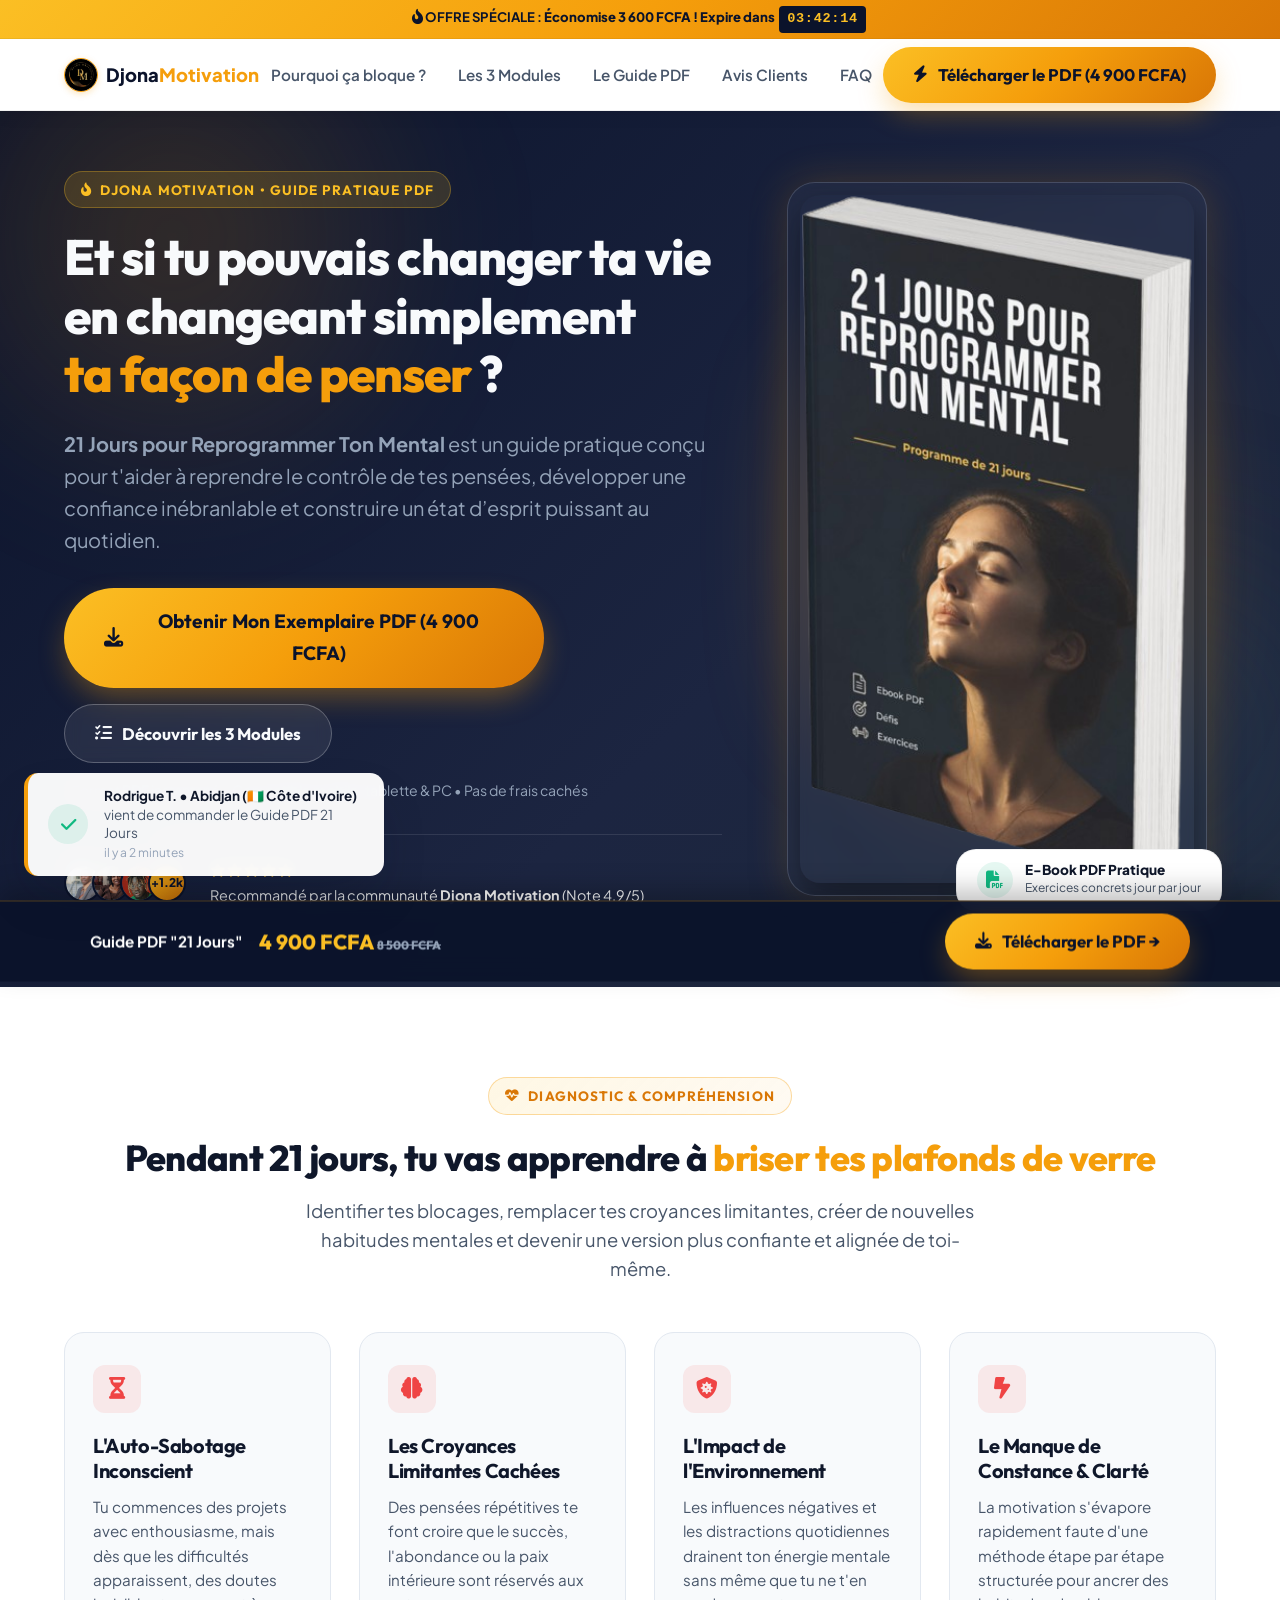
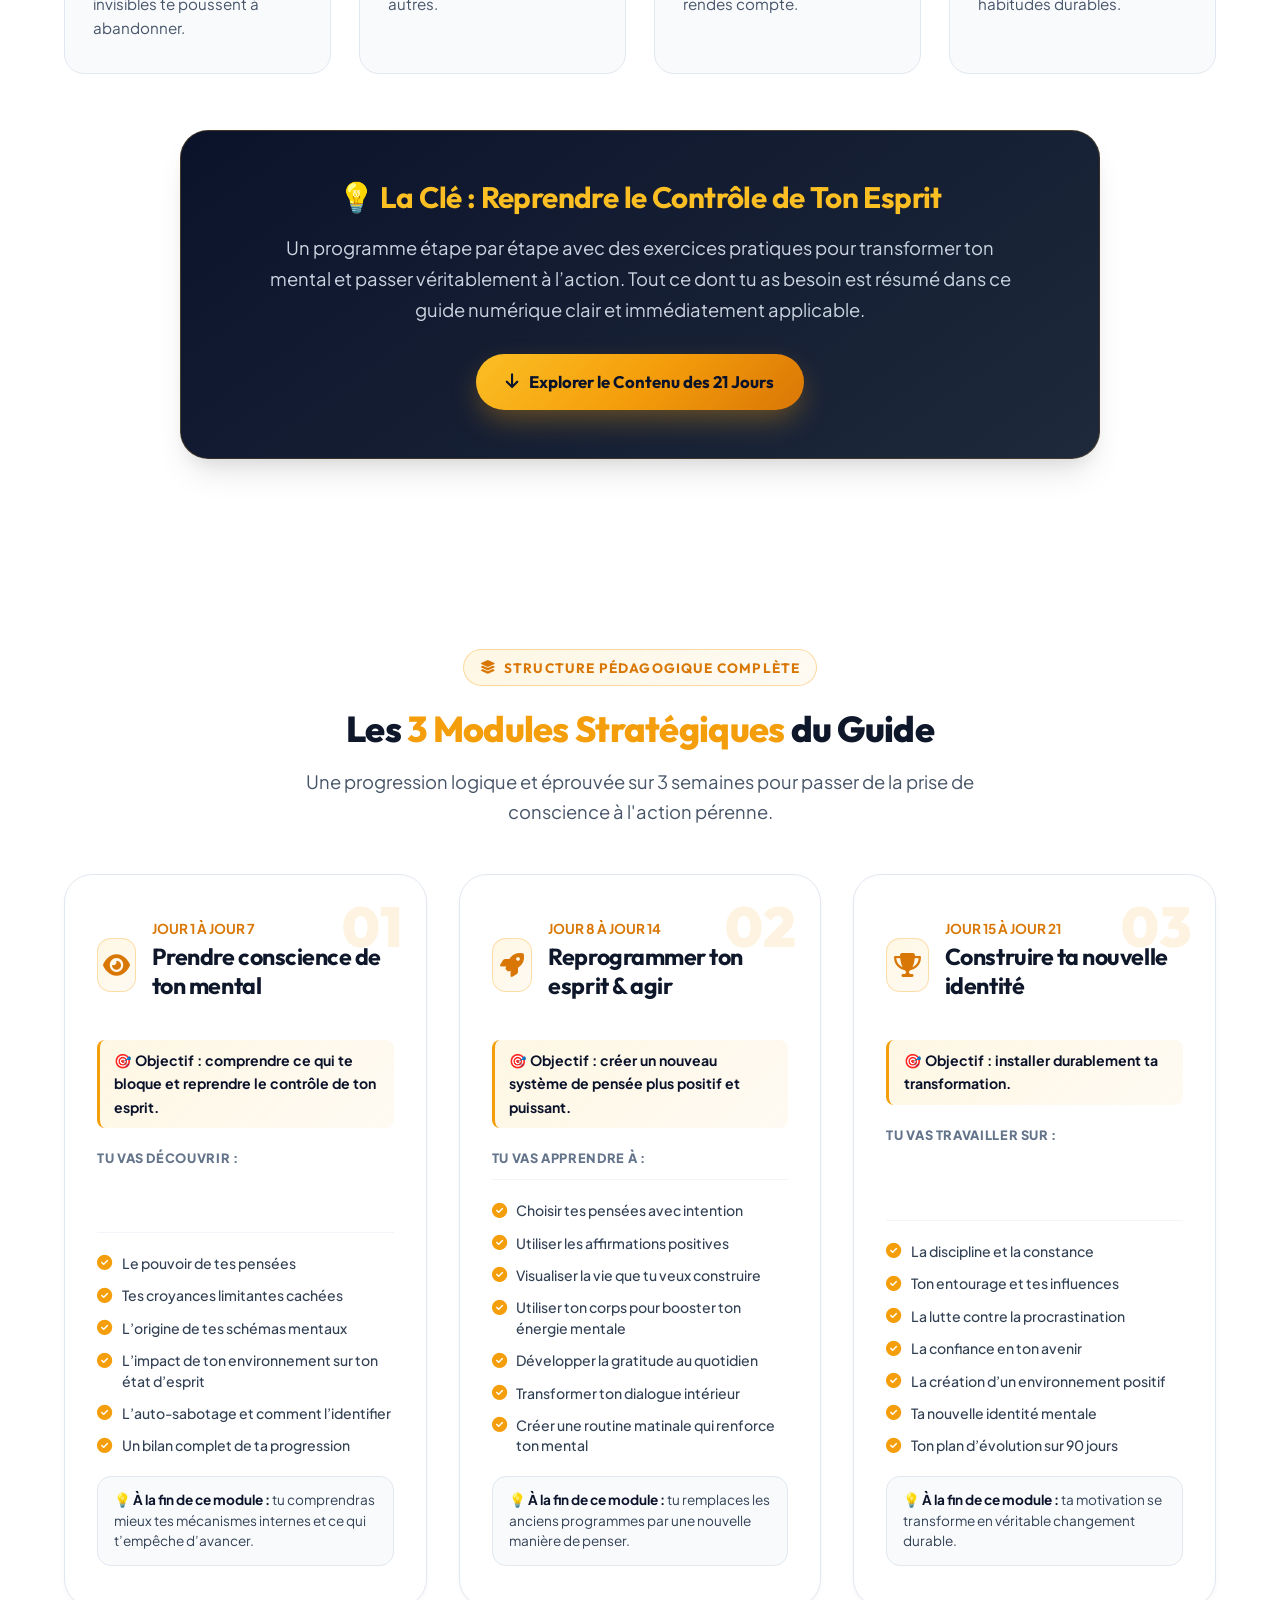
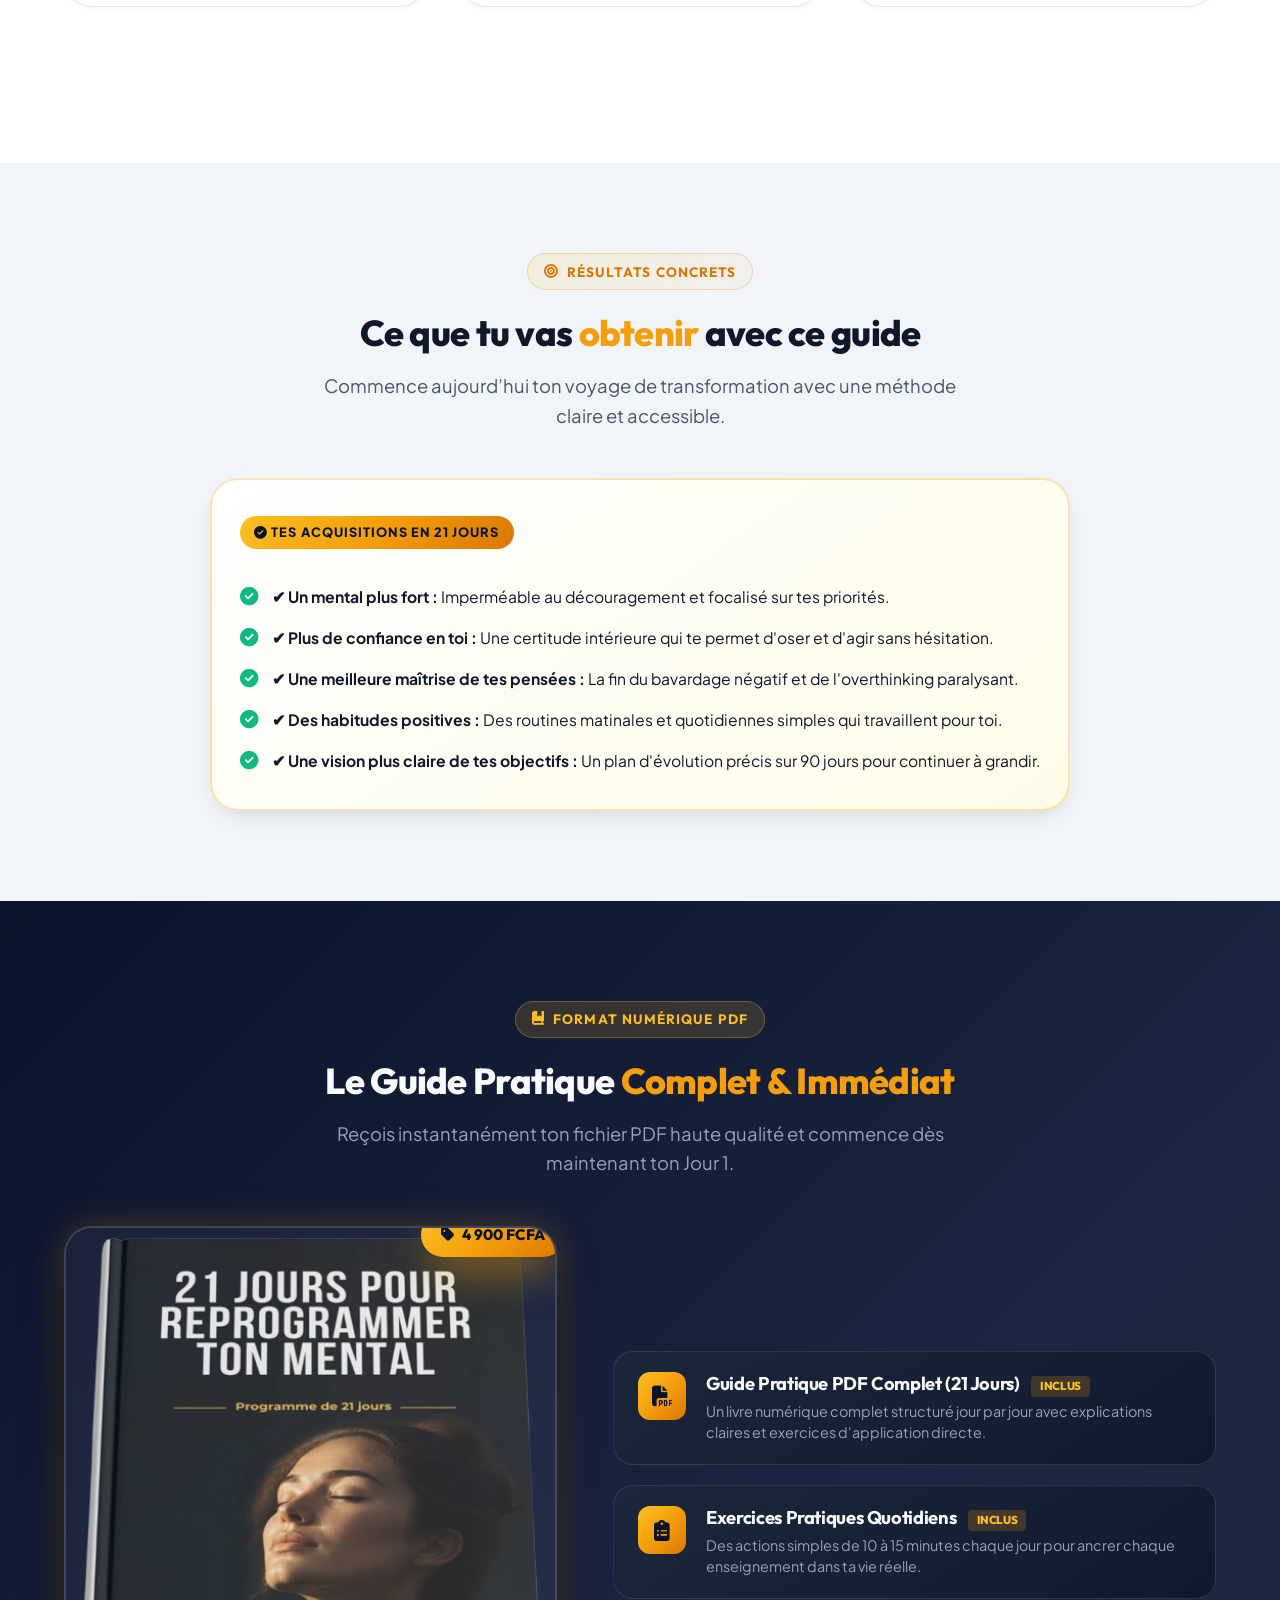
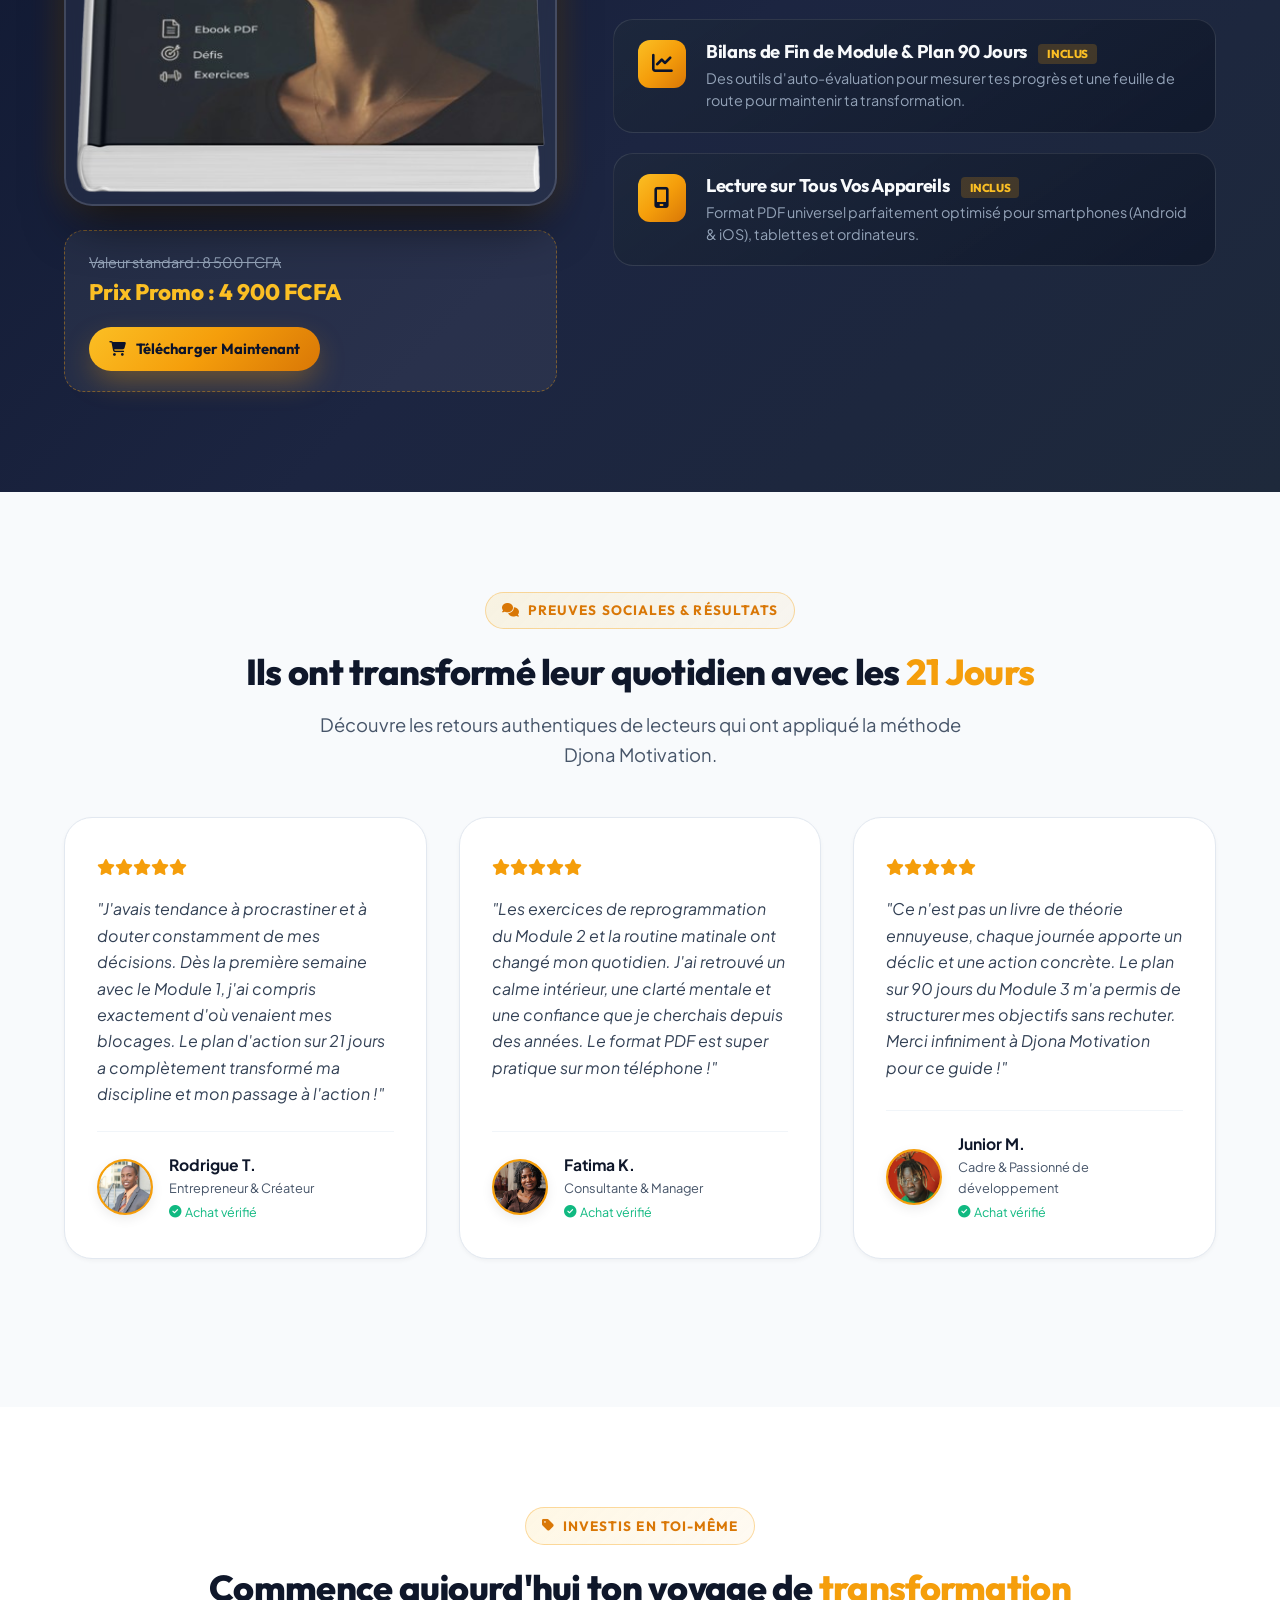
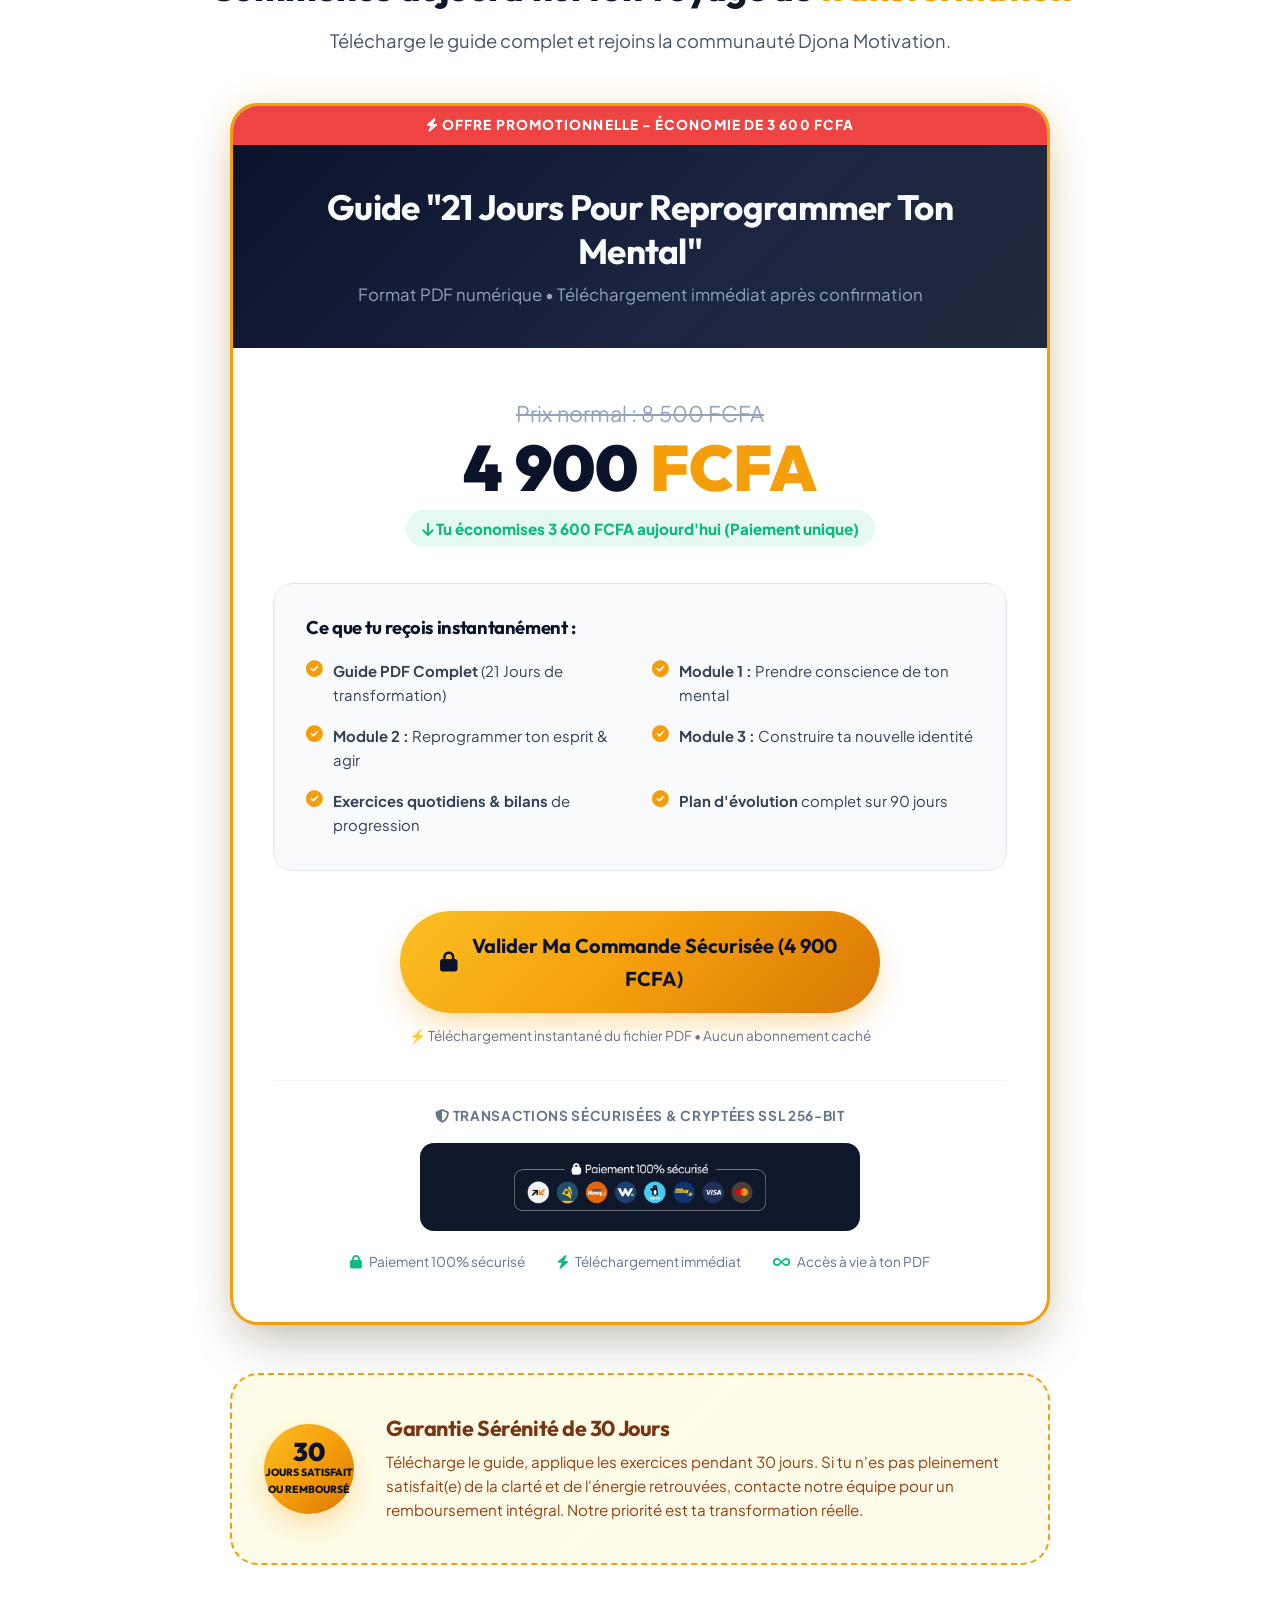
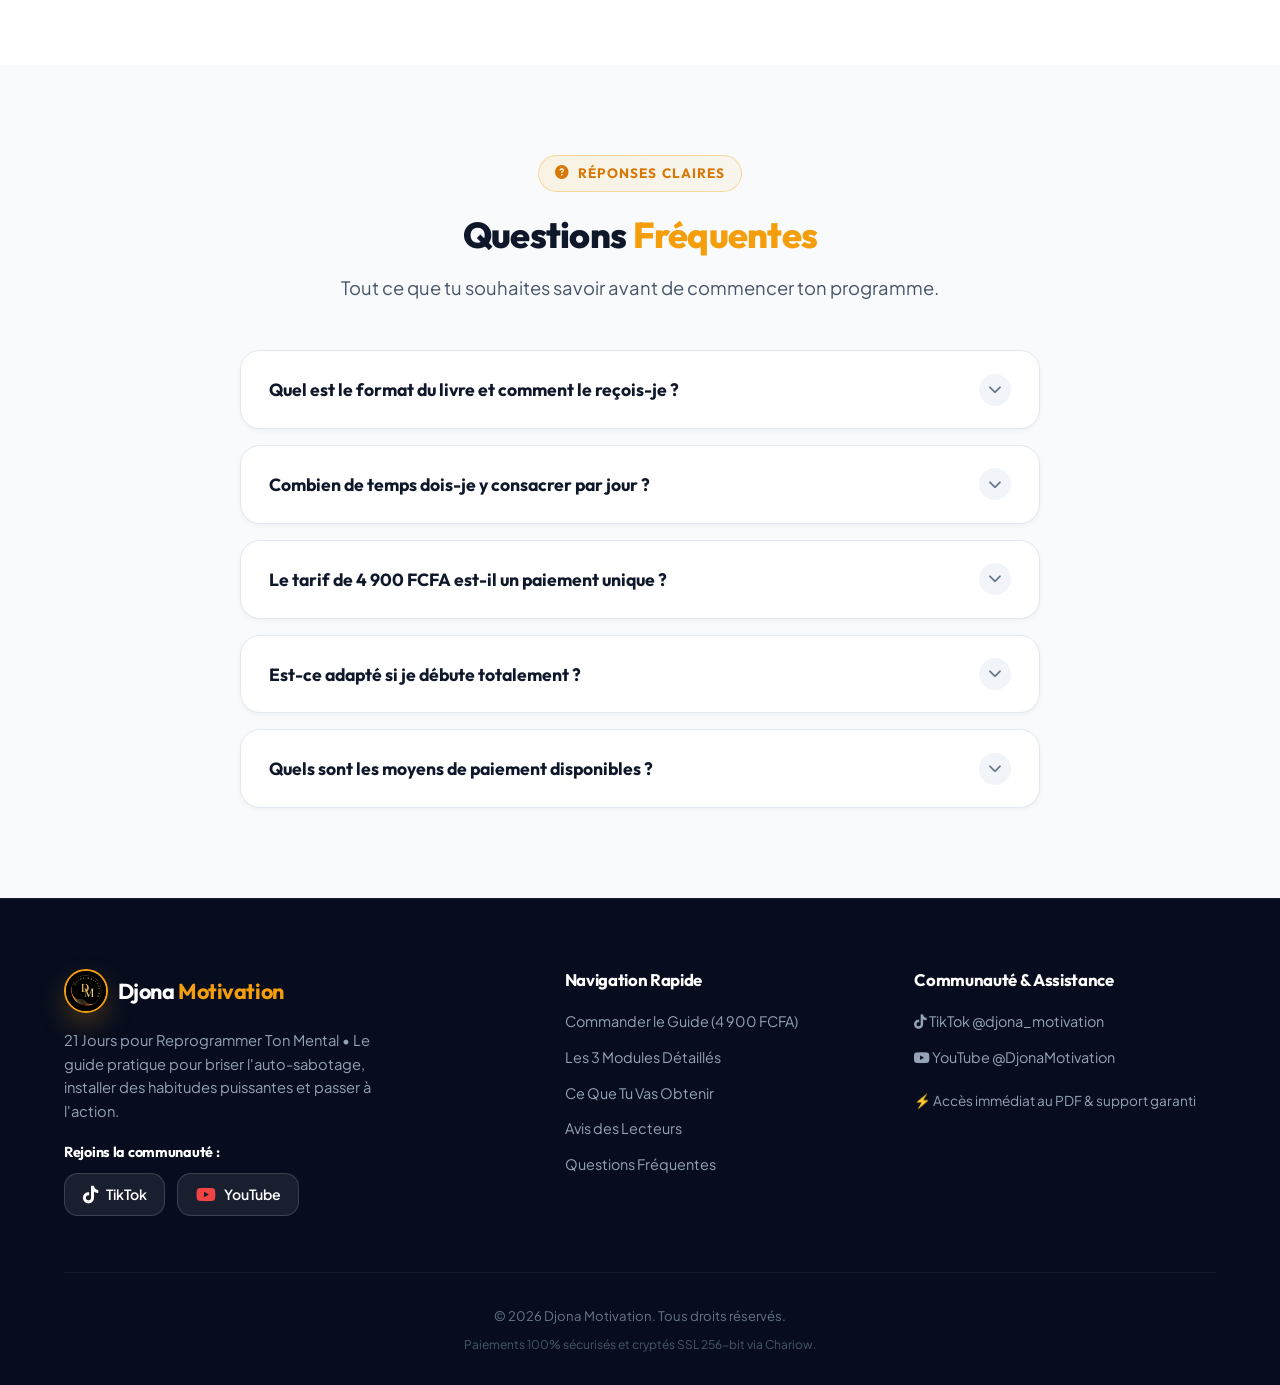
==== commit bf50cc47: "Mise à jour du projet" ====
--- a/index.html
+++ b/index.html
@@ -23,12 +23,11 @@
          EN-TÊTE UNIFIÉ (BANDEAU PROMO + NAVBAR STICKY SANS CHEVAUCHEMENT)
          ========================================================================== -->
     <header class="site-header">
-        <!-- Bandeau d'urgence compact -->
+        <!-- Bandeau d'urgence compact & propre (identique maquette) -->
         <aside class="top-banner" aria-label="Bannière d'offre spéciale">
             <div class="container">
                 <div class="top-banner-content">
                     <span><i class="fas fa-fire-alt top-banner-icon"></i> <strong>OFFRE SPÉCIALE :</strong> Économise 3 600 FCFA ! Expire dans <span id="countdown" class="countdown-box">03:42:18</span></span>
-                    <a href="https://djonamotivation.mychariow.com/21-jours-reprogrammer-ton-mental/checkout" class="highlight-gold" style="text-decoration: underline; margin-left: 0.25rem;" target="_blank" rel="noopener noreferrer">Commander à 4 900 FCFA &rarr;</a>
                 </div>
             </div>
         </aside>
@@ -37,7 +36,7 @@
         <nav class="navbar" aria-label="Navigation principale">
             <div class="container navbar-container">
                 <a href="#hero" class="navbar-logo" aria-label="Accueil Djona Motivation">
-                    <img src="logo djona_motivation.jpg" alt="Logo Djona Motivation" class="navbar-logo-img" width="36" height="36">
+                    <img src="logo djona_motivation.jpg" alt="Logo Djona Motivation" class="navbar-logo-img" width="34" height="34">
                     <span>Djona<span class="highlight-gold">Motivation</span></span>
                 </a>
 
@@ -49,7 +48,7 @@
                     <a href="#faq">FAQ</a>
                 </div>
 
-                <a href="https://djonamotivation.mychariow.com/21-jours-reprogrammer-ton-mental/checkout" class="btn btn-gold" style="padding: 0.55rem 1.15rem; font-size: 0.88rem;" target="_blank" rel="noopener noreferrer">
+                <a href="https://djonamotivation.mychariow.com/21-jours-reprogrammer-ton-mental/checkout" class="btn btn-gold navbar-cta-btn" target="_blank" rel="noopener noreferrer">
                     <i class="fas fa-bolt"></i> Télécharger le PDF (4 900 FCFA)
                 </a>
             </div>
--- a/css/style.css
+++ b/css/style.css
@@ -191,66 +191,65 @@
 /* --------------------------------------------------------------------------
    3. EN-TÊTE ULTRA-MINIMALISTE & STICKY
    -------------------------------------------------------------------------- */
-.top-banner {
-  background: var(--gradient-gold);
-  color: #0b132b;
-  padding: 0.35rem 1rem;
-  font-weight: 700;
-  font-size: 0.84rem;
-  border-bottom: 1px solid rgba(0, 0, 0, 0.08);
-}
-
-.top-banner-content {
-  display: flex;
-  align-items: center;
-  justify-content: center;
-  gap: 0.5rem;
-  flex-wrap: wrap;
-  text-align: center;
-}
-
-.top-banner-icon {
-  font-size: 0.95rem;
-  animation: flame 1.5s ease-in-out infinite alternate;
-}
-
-@keyframes flame {
-  0% { transform: scale(1) rotate(-5deg); }
-  100% { transform: scale(1.18) rotate(5deg); }
-}
-
-.countdown-box {
-  background: #0b132b;
-  color: var(--gold-light);
-  padding: 0.12rem 0.45rem;
-  border-radius: 5px;
-  font-family: monospace;
-  font-weight: 800;
-  letter-spacing: 0.04em;
-  font-size: 0.85rem;
-  margin: 0 0.15rem;
-  display: inline-block;
-}
-
-/* --------------------------------------------------------------------------
-   4. NAVIGATION (STICKY ÉPURÉE)
-   -------------------------------------------------------------------------- */
 .site-header {
   position: sticky;
   top: 0;
   left: 0;
   width: 100%;
   z-index: 1000;
-}
-
+  box-shadow: 0 4px 15px rgba(0, 0, 0, 0.08);
+}
+
+.top-banner {
+  background: var(--gradient-gold);
+  color: #0b132b;
+  padding: 0.35rem 1rem;
+  font-weight: 800;
+  font-size: 0.82rem;
+  border-bottom: 1px solid rgba(0, 0, 0, 0.06);
+}
+
+.top-banner-content {
+  display: flex;
+  align-items: center;
+  justify-content: center;
+  gap: 0.4rem;
+  text-align: center;
+  white-space: nowrap;
+}
+
+.top-banner-icon {
+  font-size: 0.95rem;
+  color: #0b132b;
+  animation: flame 1.5s ease-in-out infinite alternate;
+}
+
+@keyframes flame {
+  0% { transform: scale(1) rotate(-5deg); }
+  100% { transform: scale(1.18) rotate(5deg); }
+}
+
+.countdown-box {
+  background: #0b132b;
+  color: var(--gold-light);
+  padding: 0.15rem 0.5rem;
+  border-radius: 4px;
+  font-family: monospace;
+  font-weight: 900;
+  letter-spacing: 0.05em;
+  font-size: 0.85rem;
+  margin: 0 0.15rem;
+  display: inline-block;
+}
+
+/* --------------------------------------------------------------------------
+   4. NAVIGATION (STICKY ÉPURÉE)
+   -------------------------------------------------------------------------- */
 .navbar {
-  background: rgba(255, 255, 255, 0.95);
-  backdrop-filter: blur(16px);
-  -webkit-backdrop-filter: blur(16px);
+  background: #ffffff;
   width: 100%;
   border-bottom: 1px solid rgba(0, 0, 0, 0.06);
-  padding: 0.55rem 0;
-  box-shadow: 0 2px 10px rgba(0, 0, 0, 0.04);
+  padding: 0.45rem 0;
   transition: var(--transition-base);
 }
 
@@ -263,21 +262,29 @@
 .navbar-logo {
   display: flex;
   align-items: center;
-  gap: 0.55rem;
-  font-size: 1.2rem;
-  font-weight: 800;
-  color: var(--bg-primary);
+  gap: 0.5rem;
+  font-size: 1.15rem;
+  font-weight: 900;
+  color: #0b132b;
   text-decoration: none;
 }
 
 .navbar-logo-img {
-  width: 36px;
-  height: 36px;
+  width: 34px;
+  height: 34px;
   border-radius: 50%;
   object-fit: cover;
-  border: 2px solid var(--gold-primary);
-  box-shadow: var(--shadow-gold);
+  border: 1.5px solid var(--gold-primary);
+  box-shadow: 0 2px 6px rgba(245, 158, 11, 0.25);
   flex-shrink: 0;
+}
+
+.navbar-cta-btn {
+  padding: 0.45rem 1rem;
+  font-size: 0.82rem;
+  font-weight: 800;
+  border-radius: 50px;
+  white-space: nowrap;
 }
 
 .logo-icon {
@@ -1815,285 +1822,130 @@
 }
 
 /* --------------------------------------------------------------------------
-   19. RESPONSIVE DESIGN : TABLETTES & IPAD (769px à 1024px)
+   19. RESPONSIVE DESIGN (MEDIA QUERIES)
    -------------------------------------------------------------------------- */
-@media (min-width: 769px) and (max-width: 1024px) {
-  .container {
-    max-width: 100%;
-    padding: 0 1.75rem;
-  }
-
-  /* Navigation tablette */
-  .navbar {
-    padding: 0.6rem 0;
-  }
-
-  .navbar-logo {
-    font-size: 1.15rem;
-    gap: 0.5rem;
-  }
-
-  .navbar-logo-img {
-    width: 34px;
-    height: 34px;
-  }
-
-  .navbar-links {
-    gap: 1.15rem;
-  }
-
-  .navbar-links a {
-    font-size: 0.85rem;
-  }
-
-  .navbar .btn {
-    padding: 0.5rem 1rem;
-    font-size: 0.82rem;
-    gap: 0.4rem;
-  }
-
-  /* Hero Section tablette */
-  .hero-section {
-    padding: 55px 0 65px 0;
-  }
-
+@media (max-width: 992px) {
   .hero-grid {
-    grid-template-columns: 1.15fr 0.85fr;
-    gap: 2rem;
+    grid-template-columns: 1fr;
+    text-align: center;
+    gap: 2.5rem;
+  }
+  
+  .hero-content h1 {
+    font-size: 2.3rem;
+  }
+  
+  .hero-actions {
     align-items: center;
-    text-align: left;
-  }
-  
-  .hero-content h1 {
-    font-size: 2.2rem;
-    line-height: 1.22;
-    margin-bottom: 1.25rem;
-  }
-  
-  .hero-lead {
-    font-size: 1.05rem;
-    line-height: 1.6;
-    margin-bottom: 1.5rem;
-  }
-
-  .hero-actions {
-    align-items: flex-start;
-    gap: 0.85rem;
-    margin-bottom: 1.5rem;
   }
   
   .hero-buttons {
-    justify-content: flex-start;
-    gap: 0.75rem;
-  }
-
-  .btn-large {
-    font-size: 1.05rem;
-    padding: 0.95rem 1.85rem;
-    max-width: none;
-    width: auto;
+    justify-content: center;
   }
   
   .social-proof-hero {
-    justify-content: flex-start;
-    padding-top: 1.25rem;
-  }
-
-  .mockup-wrapper {
-    max-width: 340px;
+    justify-content: center;
+  }
+  
+  .bundle-grid {
+    grid-template-columns: 1fr;
+    gap: 2.5rem;
+  }
+  
+  .cover-stack {
     margin: 0 auto;
   }
-
-  /* Section Empathie tablette */
-  .empathy-section {
-    padding: 70px 0;
-  }
-
-  .empathy-grid {
-    grid-template-columns: repeat(2, 1fr);
-    gap: 1.5rem;
-    margin-bottom: 2.5rem;
-  }
-
-  .empathy-card {
-    padding: 1.75rem 1.5rem;
-  }
-
-  .empathy-reassurance {
-    padding: 2.25rem 2rem;
-  }
-
-  .empathy-reassurance h3 {
-    font-size: 1.6rem;
-  }
-
-  /* Section 3 Modules tablette */
-  .method-section {
-    padding: 70px 0;
-  }
-
-  .phases-grid {
-    grid-template-columns: repeat(3, 1fr);
-    gap: 1.25rem;
-    margin-bottom: 2.5rem;
-  }
-
-  .phase-card {
-    padding: 1.85rem 1.35rem;
-  }
-
-  .phase-number {
-    font-size: 2.4rem;
-    top: 1rem;
-    right: 1rem;
-  }
-
-  .phase-card h3 {
-    font-size: 1.2rem;
-  }
-
-  /* Section Showcase Guide tablette */
-  .bundle-section {
-    padding: 75px 0;
-  }
-
-  .bundle-grid {
-    grid-template-columns: 0.9fr 1.1fr;
-    gap: 2rem;
-    align-items: center;
-  }
-
-  .bundle-single-showcase {
-    max-width: 380px;
-  }
-
-  .bundle-item-card {
-    padding: 1rem 1.25rem;
-    gap: 1rem;
-  }
-
-  .bundle-item-content h4 {
-    font-size: 1.05rem;
-  }
-
-  /* Section Témoignages tablette */
-  .testimonials-section {
-    padding: 70px 0;
-  }
-
-  .testimonials-grid {
-    grid-template-columns: repeat(3, 1fr);
-    gap: 1.25rem;
-    margin-bottom: 2.5rem;
-  }
-
-  .testimonial-card {
-    padding: 1.75rem 1.25rem;
-  }
-
-  .testimonial-quote {
-    font-size: 0.92rem;
-    line-height: 1.6;
-  }
-
-  /* Section Pricing tablette */
-  .pricing-section {
-    padding: 75px 0;
-  }
-
-  .pricing-card {
-    max-width: 680px;
-  }
-
-  .pricing-header {
-    padding: 2rem 1.5rem;
-  }
-
-  .pricing-header h3 {
-    font-size: 1.9rem;
-  }
-
-  .pricing-body {
-    padding: 2.25rem 1.75rem;
-  }
-
-  .current-price {
-    font-size: 3.4rem;
-  }
-
-  .checklist-items {
+  
+  .contrast-grid {
+    grid-template-columns: 1fr;
+  }
+  
+  .footer-grid {
     grid-template-columns: 1fr 1fr;
-    gap: 0.85rem 1.25rem;
-  }
-
-  /* Footer tablette */
-  .footer {
-    padding: 55px 0 25px 0;
-  }
-
-  .footer-grid {
-    grid-template-columns: 1.3fr 1fr 1fr;
-    gap: 2rem;
-  }
-
-  /* Toast en bas sur tablette */
-  .social-proof-toast {
-    bottom: 76px;
-    left: 20px;
-    max-width: 350px;
+  }
+
+  .legal-card {
+    padding: 2.5rem 1.75rem;
   }
 }
 
 @media (max-width: 768px) {
-  /* En-tête mobile ultra-compact qui ne sature jamais l'écran */
+  /* En-tête mobile ultra-propre et compact identique à la maquette */
   .site-header {
     position: sticky;
     top: 0;
     z-index: 1000;
+    box-shadow: 0 4px 15px rgba(0, 0, 0, 0.08);
   }
 
   .top-banner {
     font-size: 0.72rem;
-    padding: 0.25rem 0.5rem;
+    font-weight: 800;
+    padding: 0.32rem 0.5rem;
     line-height: 1.2;
+    background: var(--gradient-gold);
+    color: #0b132b;
+    border-bottom: 1px solid rgba(0, 0, 0, 0.08);
   }
   
   .top-banner-content {
-    gap: 0.25rem;
+    gap: 0.3rem;
+    flex-wrap: nowrap;
+    justify-content: center;
+  }
+
+  .top-banner-icon {
+    font-size: 0.85rem;
   }
 
   .top-banner-content .countdown-box {
     font-size: 0.75rem;
-    padding: 0.1rem 0.35rem;
+    font-weight: 900;
+    padding: 0.12rem 0.4rem;
+    border-radius: 4px;
+    background: #0b132b;
+    color: var(--gold-light);
   }
 
   .navbar {
-    padding: 0.35rem 0;
-    background: rgba(255, 255, 255, 0.96);
+    padding: 0.45rem 0;
+    background: #ffffff;
+    border-bottom: 1px solid rgba(0, 0, 0, 0.06);
   }
 
   .navbar-container {
-    padding: 0 0.75rem;
+    padding: 0 0.65rem;
+    gap: 0.5rem;
   }
 
   .navbar-logo {
-    font-size: 1.05rem;
-    gap: 0.45rem;
+    font-size: 0.98rem;
+    font-weight: 900;
+    gap: 0.4rem;
+    color: #0b132b;
   }
 
   .navbar-logo-img {
-    width: 30px;
-    height: 30px;
+    width: 32px;
+    height: 32px;
+    border-radius: 50%;
+    border: 1.5px solid var(--gold-primary);
   }
   
   .navbar-links {
     display: none;
   }
   
-  .navbar .btn {
-    padding: 0.35rem 0.75rem;
-    font-size: 0.78rem;
+  .navbar-cta-btn {
+    padding: 0.45rem 0.85rem;
+    font-size: 0.74rem;
+    font-weight: 800;
+    border-radius: 50px;
     gap: 0.35rem;
+    white-space: nowrap;
+    background: var(--gradient-gold);
+    color: #0b132b;
+    box-shadow: 0 4px 12px rgba(245, 158, 11, 0.3);
   }
 
   /* Respiration & Espace du contenu Hero */
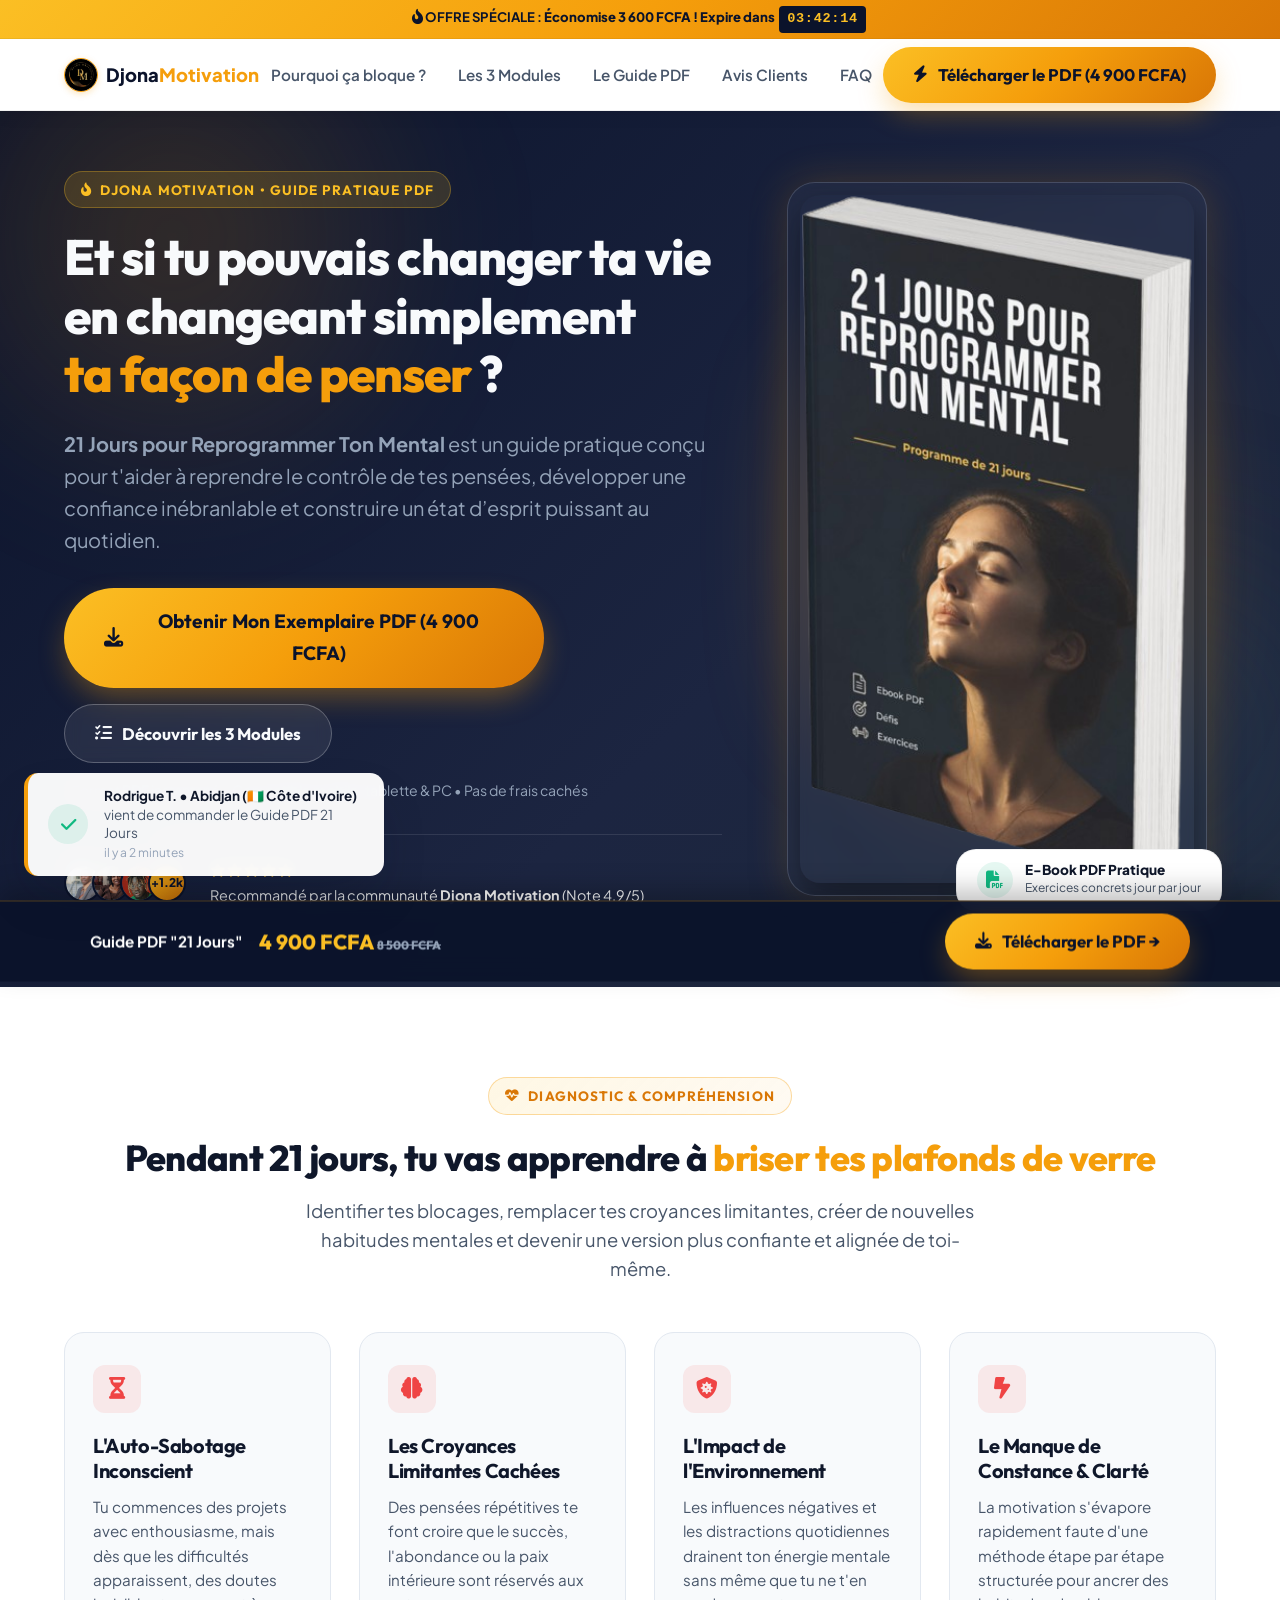
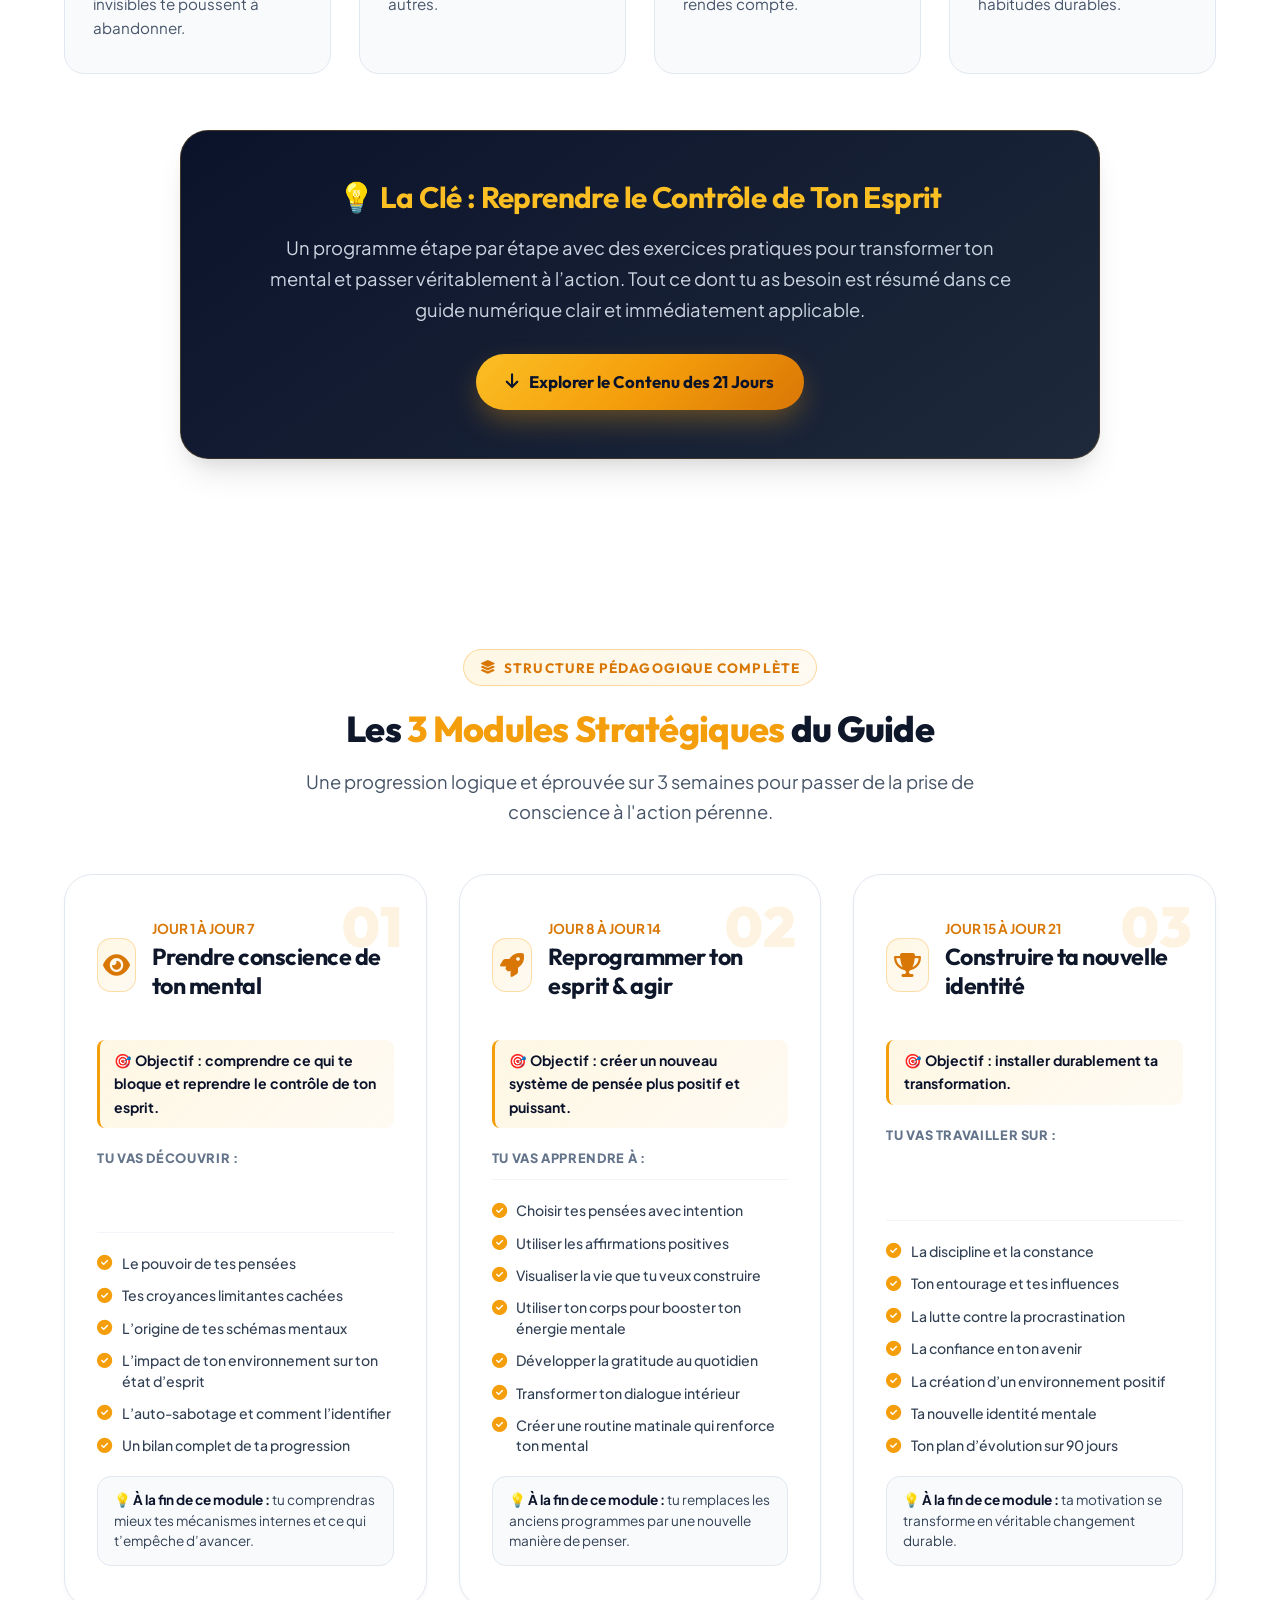
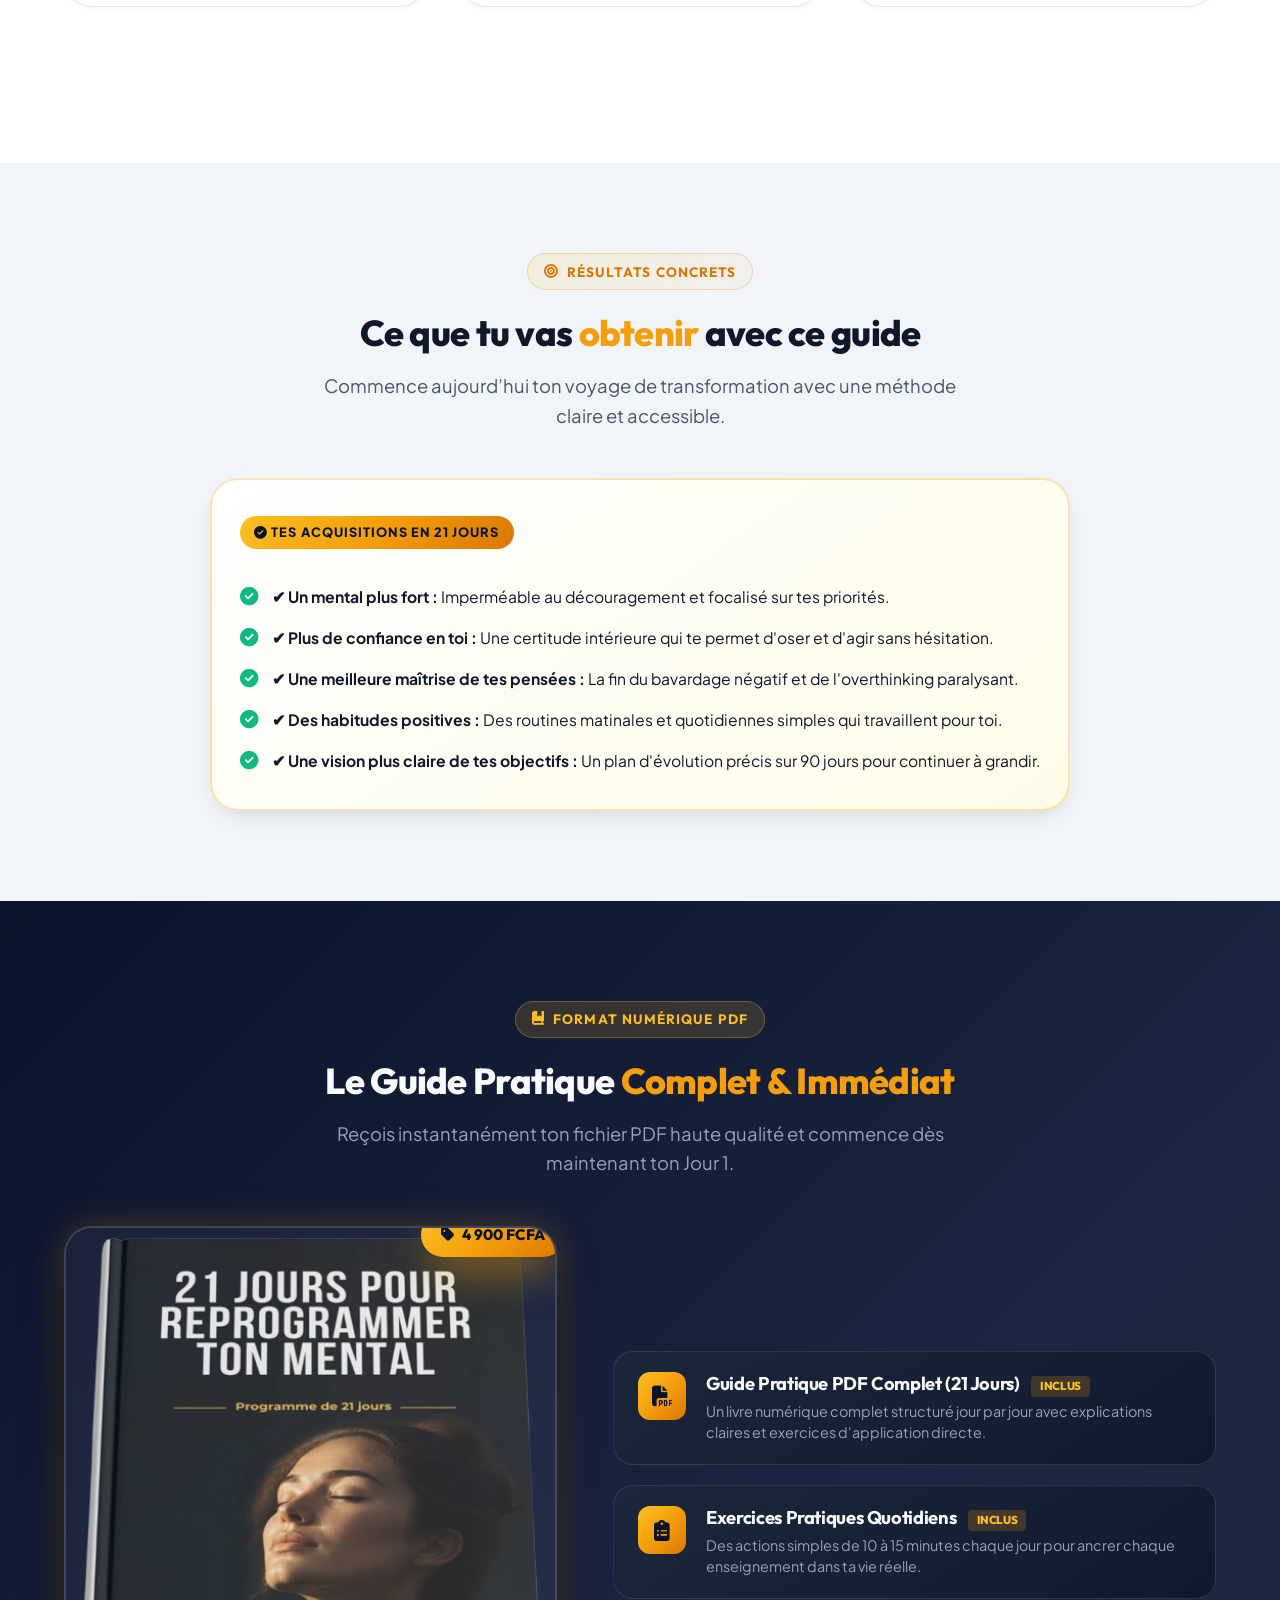
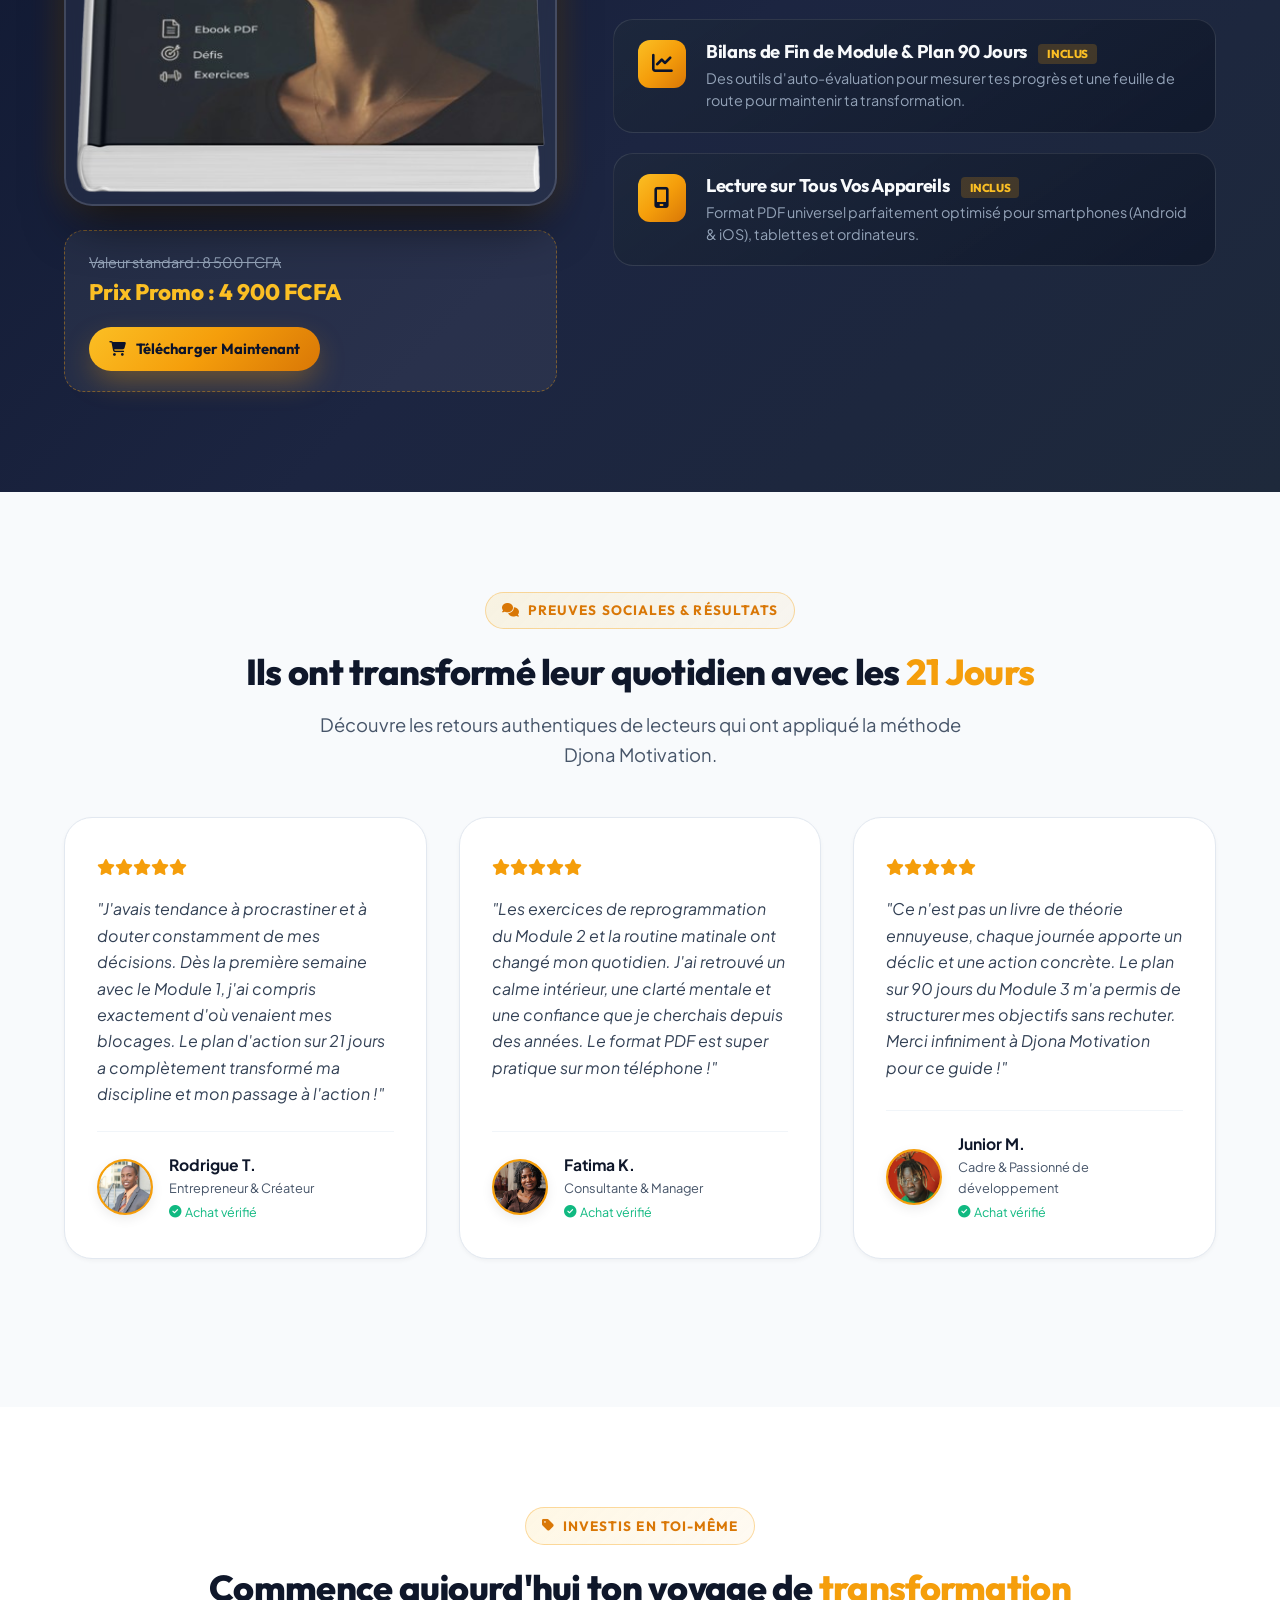
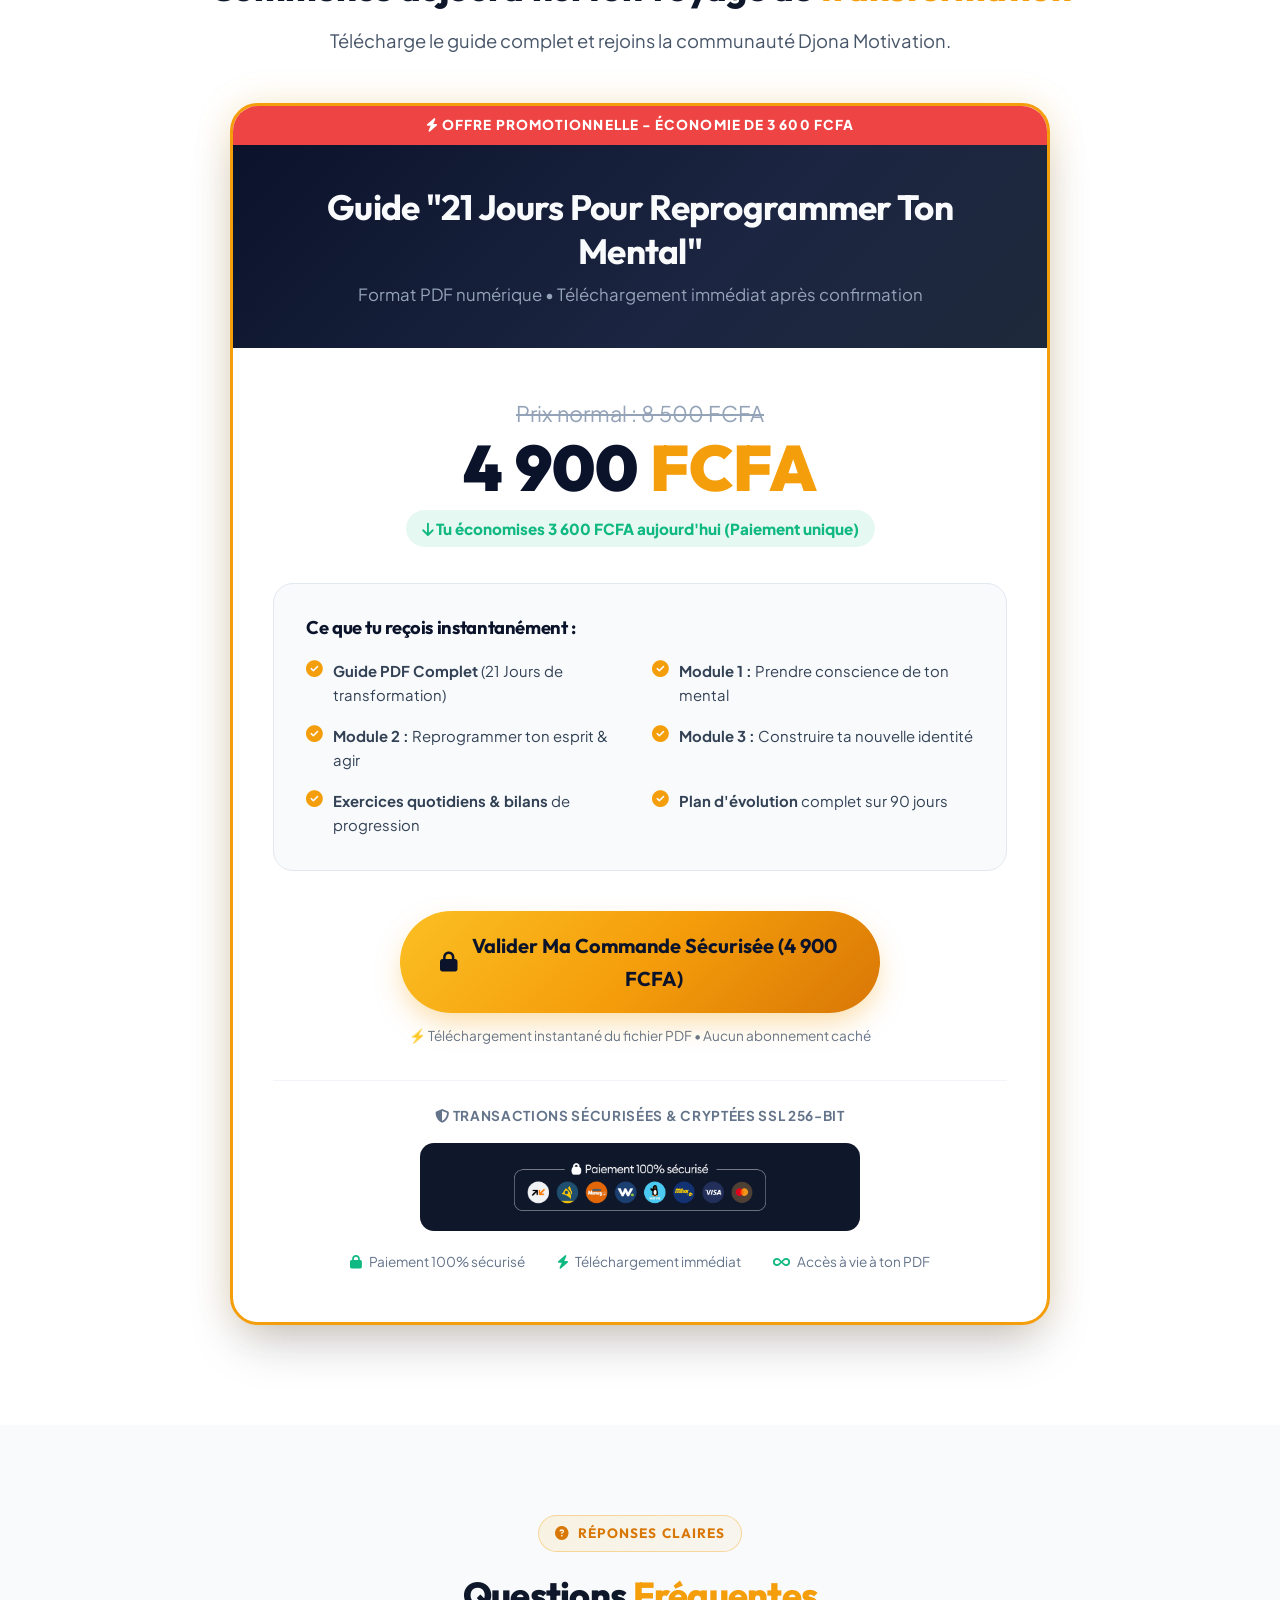
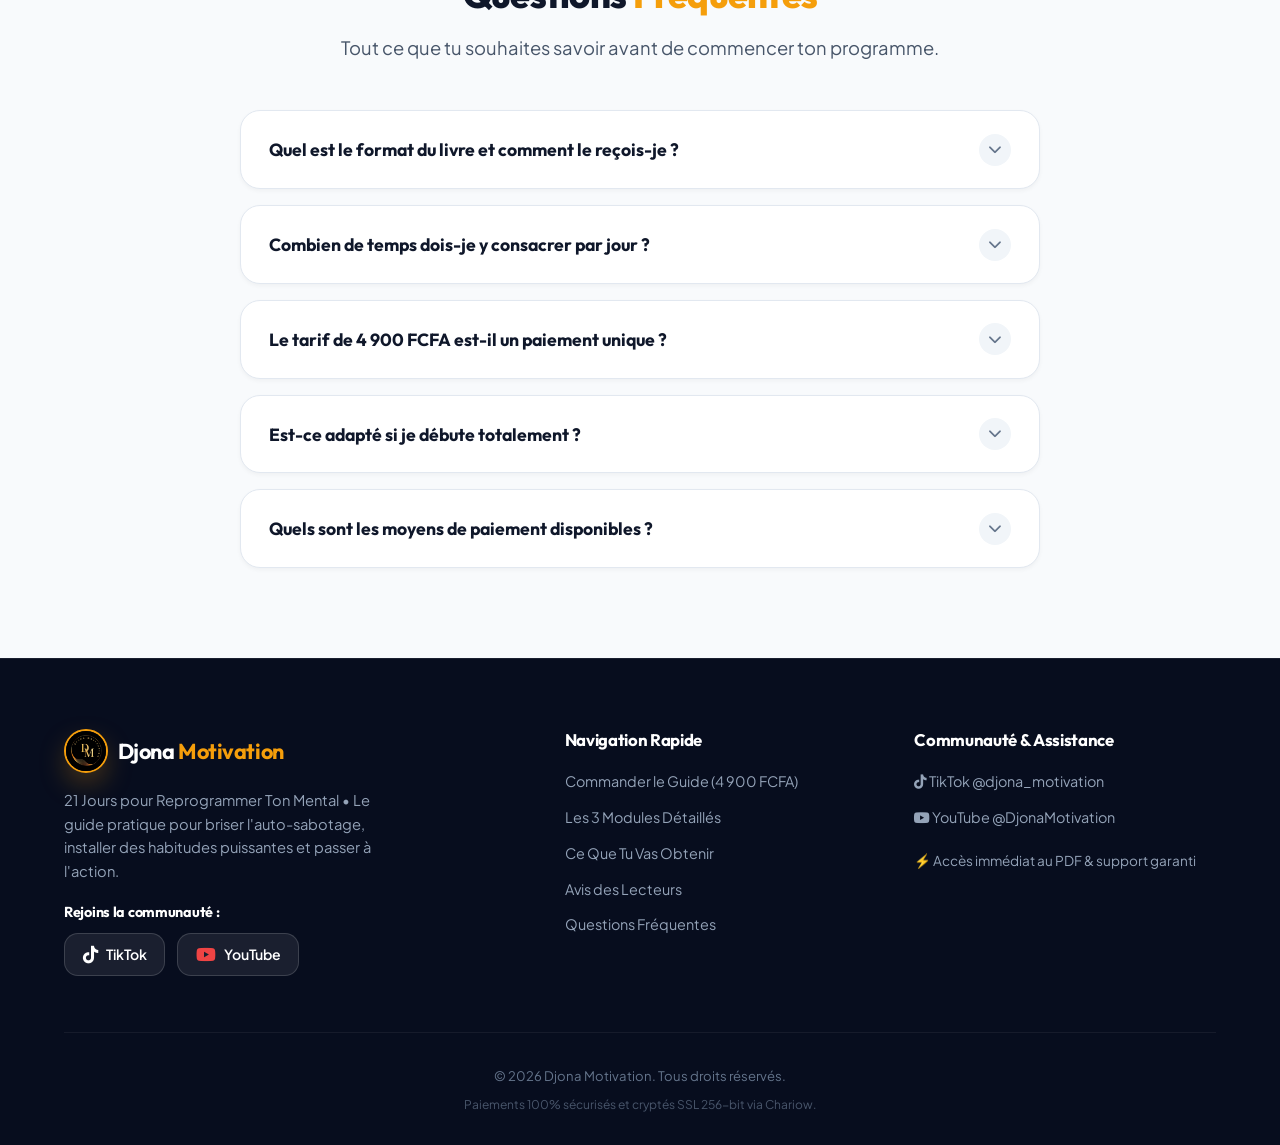
==== commit d335b916: "Mise à jour du projet" ====
--- a/index.html
+++ b/index.html
@@ -633,20 +633,7 @@
                     </div>
                 </div>
 
-                <!-- Boîte de Garantie 30 Jours -->
-                <div class="guarantee-box fade-up">
-                    <div class="guarantee-seal">
-                        <span class="days">30</span>
-                        <span class="text">Jours Satisfait</span>
-                        <span class="text">Ou Remboursé</span>
-                    </div>
-                    <div class="guarantee-content">
-                        <h4>Garantie Sérénité de 30 Jours</h4>
-                        <p>
-                            Télécharge le guide, applique les exercices pendant 30 jours. Si tu n'es pas pleinement satisfait(e) de la clarté et de l'énergie retrouvées, contacte notre équipe pour un remboursement intégral. Notre priorité est ta transformation réelle.
-                        </p>
-                    </div>
-                </div>
+
             </div>
         </section>
 
--- a/css/style.css
+++ b/css/style.css
@@ -1879,9 +1879,9 @@
   }
 
   .top-banner {
-    font-size: 0.72rem;
+    font-size: clamp(0.62rem, 2.7vw, 0.72rem);
     font-weight: 800;
-    padding: 0.32rem 0.5rem;
+    padding: 0.25rem 0.35rem;
     line-height: 1.2;
     background: var(--gradient-gold);
     color: #0b132b;
@@ -1889,26 +1889,29 @@
   }
   
   .top-banner-content {
-    gap: 0.3rem;
+    gap: 0.22rem;
     flex-wrap: nowrap;
     justify-content: center;
+    align-items: center;
+    white-space: nowrap;
   }
 
   .top-banner-icon {
-    font-size: 0.85rem;
+    font-size: clamp(0.7rem, 2.8vw, 0.82rem);
   }
 
   .top-banner-content .countdown-box {
-    font-size: 0.75rem;
+    font-size: clamp(0.65rem, 2.6vw, 0.75rem);
     font-weight: 900;
-    padding: 0.12rem 0.4rem;
+    padding: 0.08rem 0.32rem;
     border-radius: 4px;
     background: #0b132b;
     color: var(--gold-light);
+    margin: 0 0.1rem;
   }
 
   .navbar {
-    padding: 0.45rem 0;
+    padding: 0.42rem 0;
     background: #ffffff;
     border-bottom: 1px solid rgba(0, 0, 0, 0.06);
   }
@@ -2219,3 +2222,35 @@
     font-size: 1.6rem;
   }
 }
+
+@media (max-width: 380px) {
+  .top-banner {
+    font-size: 0.6rem;
+    padding: 0.2rem 0.25rem;
+  }
+
+  .top-banner-content {
+    gap: 0.15rem;
+  }
+
+  .top-banner-content .countdown-box {
+    font-size: 0.64rem;
+    padding: 0.05rem 0.25rem;
+  }
+
+  .navbar-logo {
+    font-size: 0.88rem;
+    gap: 0.3rem;
+  }
+
+  .navbar-logo-img {
+    width: 26px;
+    height: 26px;
+  }
+
+  .navbar-cta-btn {
+    padding: 0.38rem 0.65rem;
+    font-size: 0.68rem;
+  }
+}
+
